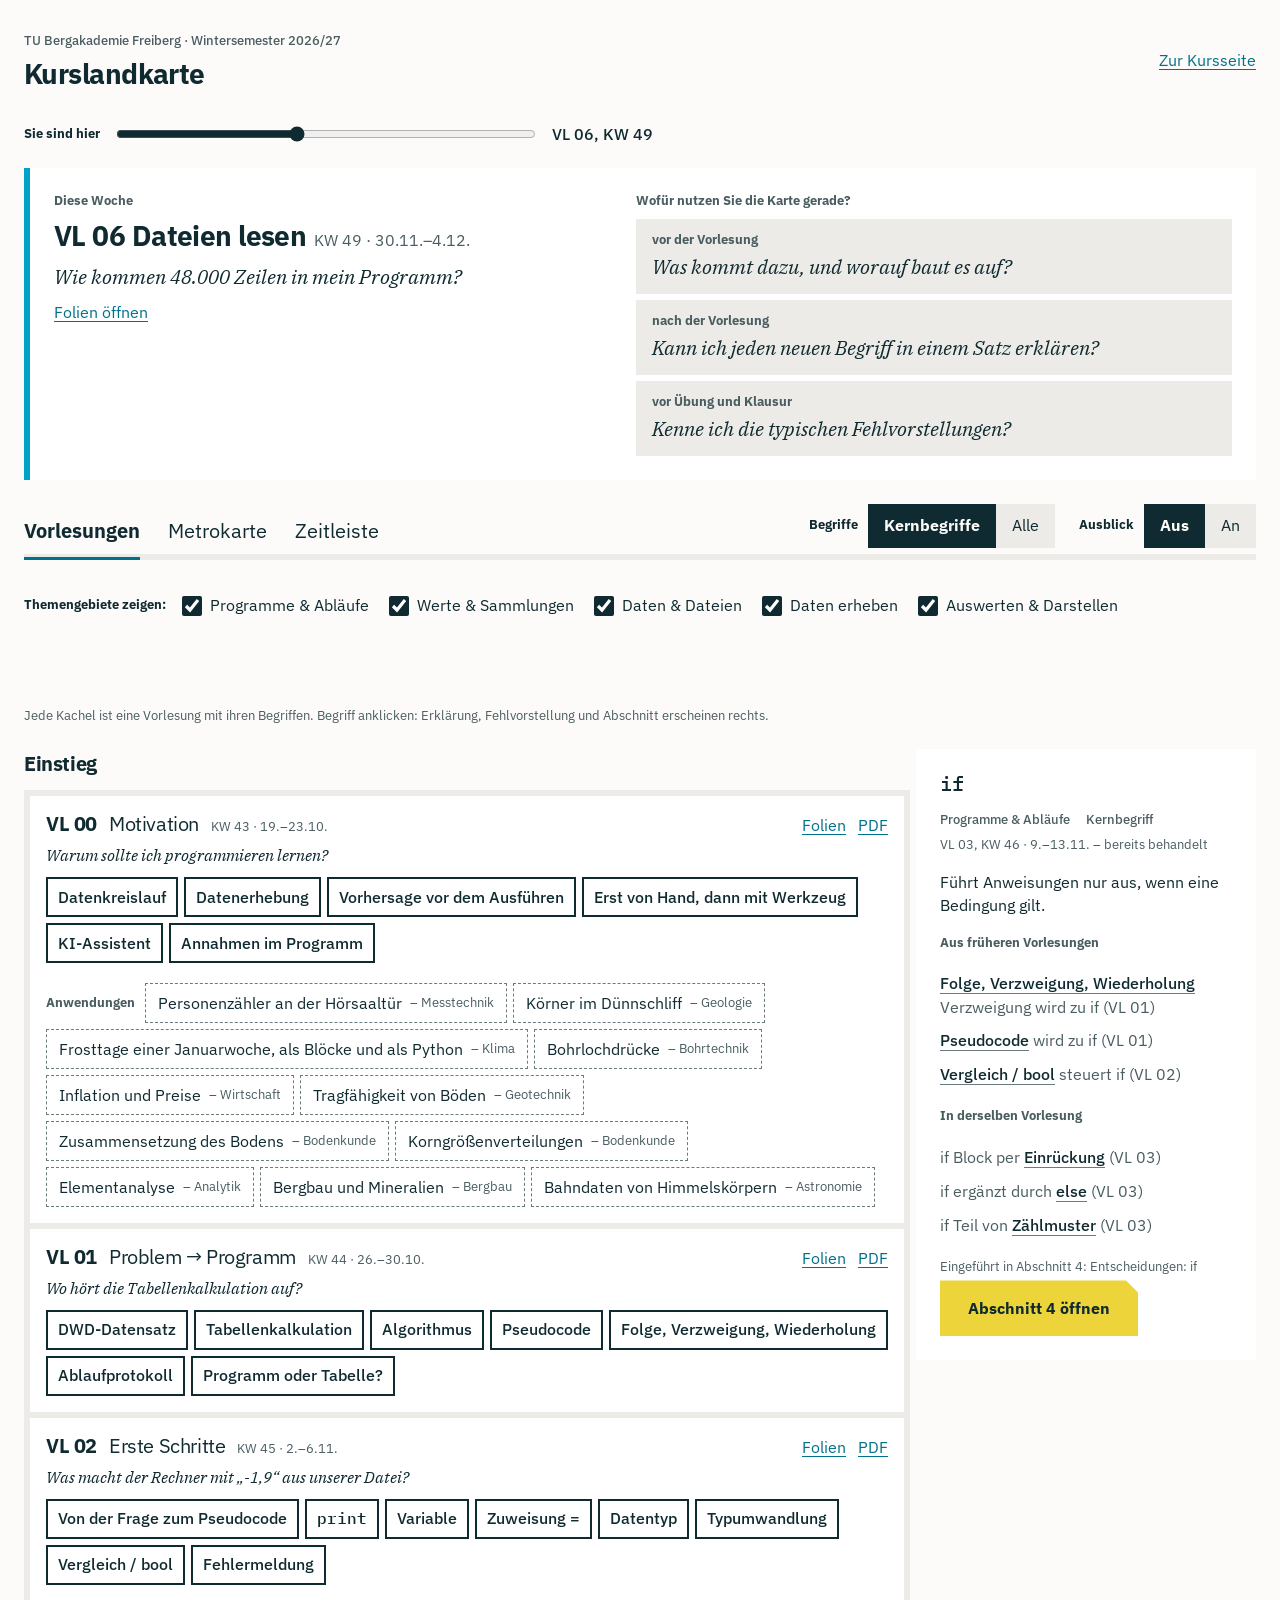
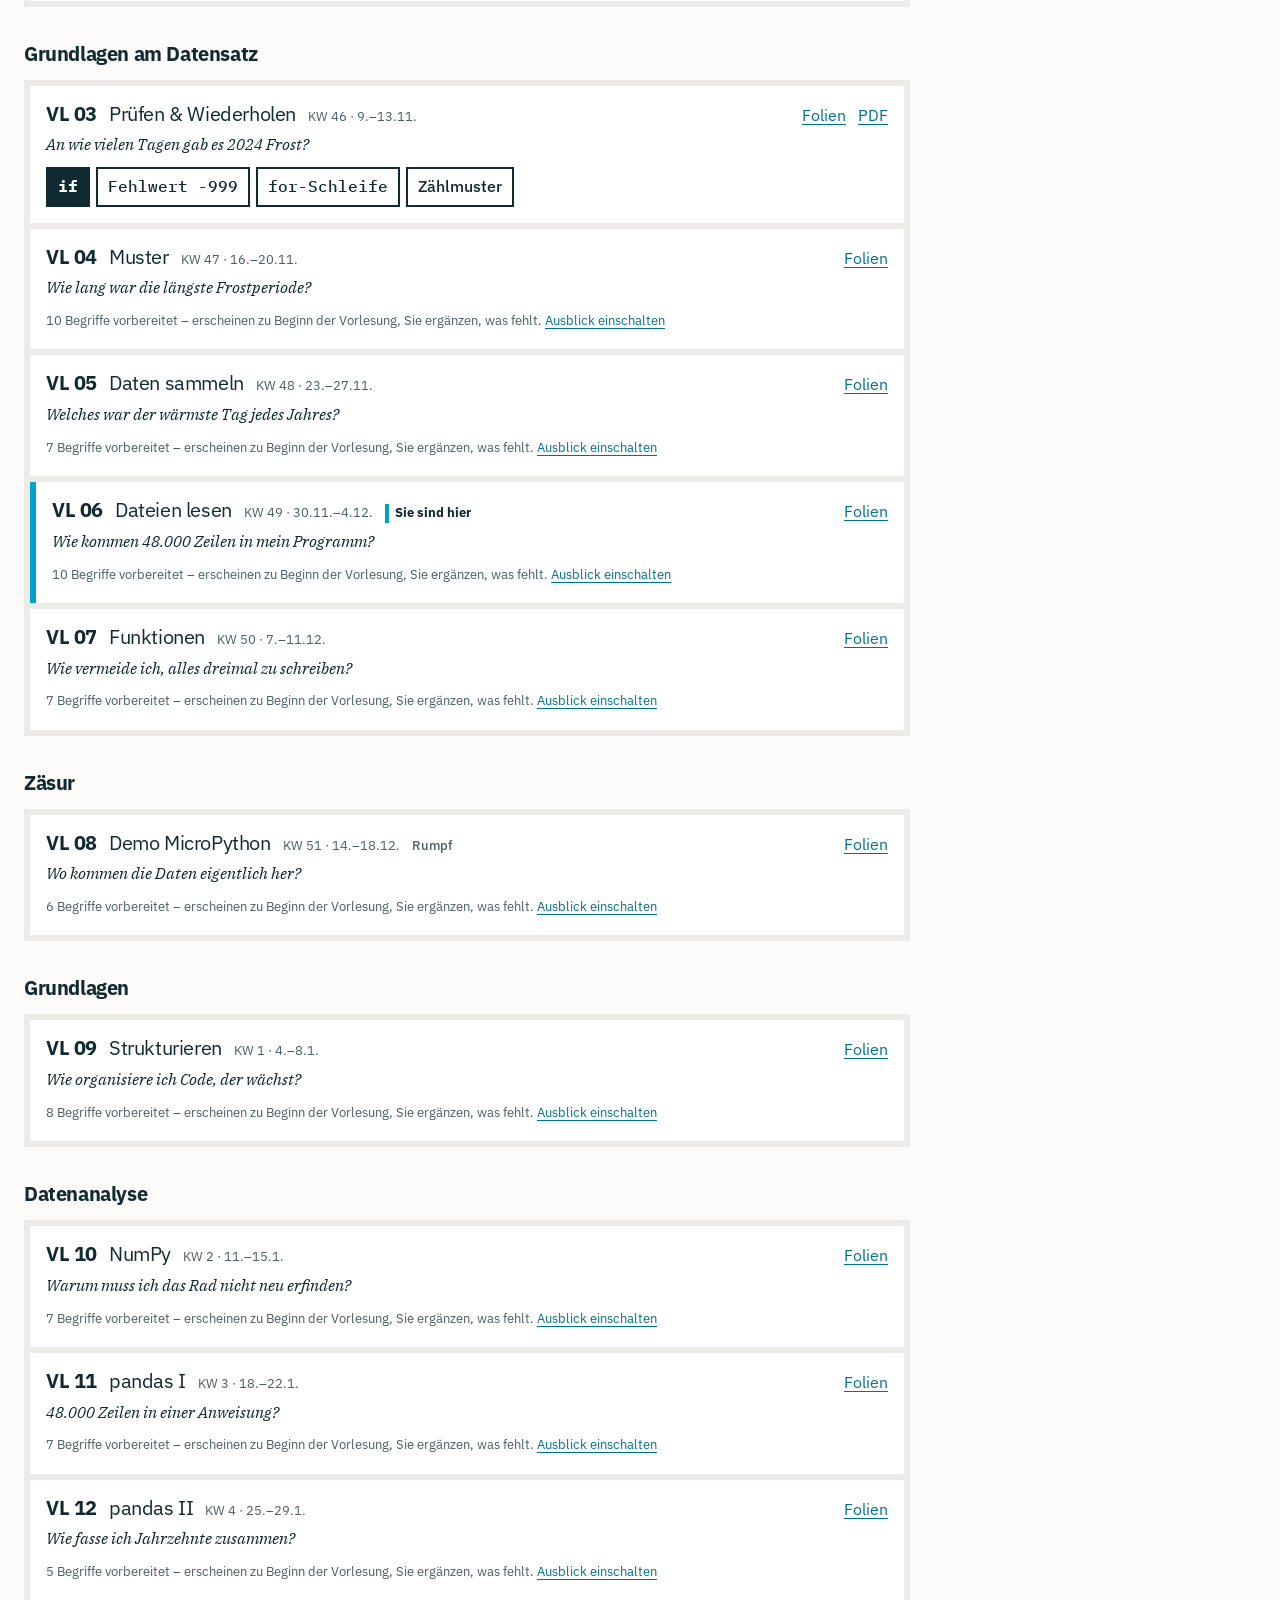
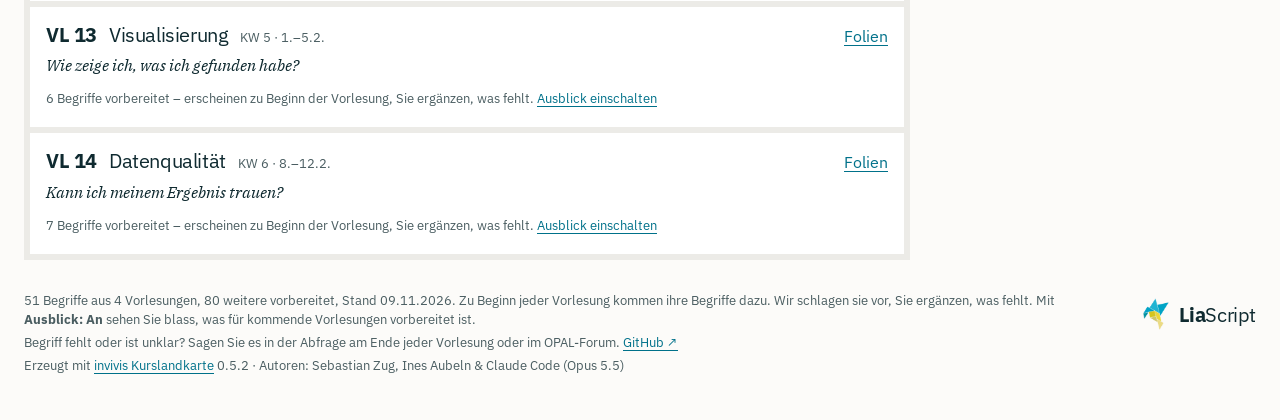
==== docs/kurslandkarte/index.html @ 3cff1120 "VL 03 ergänzt, VL 04/05 geprüft, Kurslandkarte mit Ausblick - VL 03 (2.3.2): Brücke zu if, Bedingung" ====
<!doctype html>
<html lang="de">
<head>
<meta charset="utf-8">
<meta name="viewport" content="width=device-width, initial-scale=1, viewport-fit=cover">
<meta name="description" content="Kurslandkarte Erhebung, Analyse und Visualisierung digitaler Daten (TU Bergakademie Freiberg): Begriffe, Zusammenhänge und didaktische Fäden.">
<meta name="author" content="Sebastian Zug, Ines Aubeln &amp; Claude Code (Opus 5.5)">
<meta name="generator" content="invivis-kurslandkarte 0.5.2">
<title>Erhebung, Analyse und Visualisierung digitaler Daten Kurslandkarte</title>
<style>
*, *::before, *::after { box-sizing: border-box; }
html { color-scheme: light; }
body { margin: 0; }
img { max-width: 100%; }
[hidden] { display: none !important; }
</style>
<link rel="preconnect" href="https://fonts.googleapis.com">
<link rel="preconnect" href="https://fonts.gstatic.com" crossorigin>
<link rel="stylesheet" href="https://fonts.googleapis.com/css2?family=IBM+Plex+Sans:wght@400;500;700&family=IBM+Plex+Serif:ital,wght@0,400;0,600;1,400&family=IBM+Plex+Mono:wght@400;500&display=swap">
<style>
/* Kurslandkarte nach der Lia Designsprache (Version 82)
   Tinte auf Papier · IBM Plex · Flächen mit 6-px-Fuge statt Rahmen · Radius 0 · keine Schatten/Verläufe
   Schriftgrößen nur 13/16/20/28/48 · eine Hauptaktion in Raps mit 45°-Schnitt · zwei Blau
   Variablennamen (--surface, --grid, --faint, --c*, --t*, --ph*) werden vom Skript gelesen – nicht umbenennen. */
:root {
  --bg: #FCFBF9;          /* Papier */
  --surface: #FFFFFF;     /* Fläche */
  --gap: #ECEBE7;         /* Fuge */
  --edge-ui: #6B7B7E;     /* Kontur, nur Formularfelder */
  --ink: #0F2A30;         /* Tinte */
  --muted: #4A5D61;       /* Text 2 */
  --link: #00718A;        /* Textblau */
  --brand: #00A3C7;       /* Lia Blau – nur Flächen/Marke */
  --action: #ECD43A;      /* Raps – genau eine Hauptaktion */
  --on-action: #0F2A30;
  --on-ink: #FCFBF9;
  --focus: #0F2A30;
  --faint: #ECEBE7;
  --grid: #ECEBE7;
  --edge: #6B7B7E;
  --here: #00A3C7;
  --note-bg: #ECEBE7;     /* Hinweis */
  --note-ink: #4A5D61;
  /* Blöcke: neutrale Flächen im Wechsel (Zuordnungsfarben sind keine Oberflächen) */
  --ph1: #FFFFFF;
  --ph2: #F5F4F1;
  --ph3: #FFFFFF;
  --ph4: #F5F4F1;
  /* Linienfarben – Ergänzung nur für Linien in Diagrammen (nie Flächen der Oberfläche).
     Farbe bedeutet auf der ganzen Seite nur „Faden“; Themengebiete unterscheiden Zeile und Beschriftung.
     Je Paar ≥ 7,5 ΔE2000 auch bei Protan/Deutan/Tritan; Kontrast auf Papier ≥ 3:1. */
  --t1: #097C99; --t1-on: #FFFFFF;  /* F1 Fjord */
  --t2: #8A6E00; --t2-on: #FFFFFF;  /* F2 Ocker */
  --t3: #8A3F7C; --t3-on: #FFFFFF;  /* F3 Pflaume */
  --t4: #2E9CC0; --t4-on: #0F2A30;  /* F4 Himmel dunkel */
  --t5: #B03A48; --t5-on: #FFFFFF;  /* F5 Beere */
  --t6: #0F2A30; --t6-on: #FFFFFF;  /* F6 Tinte */
  --t7: #4E7A2E; --t7-on: #FFFFFF;  /* F7 Moos */
  --sans: "IBM Plex Sans", "Segoe UI", system-ui, sans-serif;
  --cond: var(--sans);
  --mono: "IBM Plex Mono", ui-monospace, monospace;
  --cut: 12px;
  color-scheme: light;
}
@media (prefers-color-scheme: dark) {
  :root:not([data-theme="light"]) {
    --bg: #0A1C21; --surface: #10292F; --gap: #173840; --edge-ui: #5B7C83;
    --ink: #EEF2F1; --muted: #A9BCBF; --link: #7FD3E6; --focus: #ECD43A; --on-ink: #0F2A30;
    --faint: #173840; --grid: #173840; --edge: #5B7C83; --here: #00A3C7;
    --note-bg: #173840; --note-ink: #A9BCBF;
    --ph1: #10292F; --ph2: #133038; --ph3: #10292F; --ph4: #133038;
    --t1: #2FA8C8; --t1-on: #0F2A30;
    --t2: #E0B43C; --t2-on: #0F2A30;
    --t3: #C79BEB; --t3-on: #0F2A30;
    --t4: #8FDAF0; --t4-on: #0F2A30;
    --t5: #F08A98; --t5-on: #0F2A30;
    --t6: #EEF2F1; --t6-on: #0F2A30;
    --t7: #9CD67A; --t7-on: #0F2A30;
    color-scheme: dark;
  }
}
:root[data-theme="dark"] {
  --bg: #0A1C21; --surface: #10292F; --gap: #173840; --edge-ui: #5B7C83;
  --ink: #EEF2F1; --muted: #A9BCBF; --link: #7FD3E6; --focus: #ECD43A; --on-ink: #0F2A30;
  --faint: #173840; --grid: #173840; --edge: #5B7C83; --here: #00A3C7;
  --note-bg: #173840; --note-ink: #A9BCBF;
  --ph1: #10292F; --ph2: #133038; --ph3: #10292F; --ph4: #133038;
  --t1: #2FA8C8; --t1-on: #0F2A30;
  --t2: #E0B43C; --t2-on: #0F2A30;
  --t3: #C79BEB; --t3-on: #0F2A30;
  --t4: #8FDAF0; --t4-on: #0F2A30;
  --t5: #F08A98; --t5-on: #0F2A30;
  --t6: #EEF2F1; --t6-on: #0F2A30;
  --t7: #9CD67A; --t7-on: #0F2A30;
  color-scheme: dark;
}

body {
  background: var(--bg);
  color: var(--ink);
  font-family: var(--sans);
  font-size: 16px;
  line-height: 1.45;
  font-variant-numeric: tabular-nums;
}
a { color: var(--link); text-underline-offset: 3px; }
:focus-visible { outline: 3px solid var(--focus); outline-offset: 3px; }
.wrap {
  padding-inline: 24px;
  padding-block: 32px 40px;
  max-width: 1480px;
  margin: 0 auto;
  display: grid;
  gap: 24px;
}
@media (max-width: 600px) { .wrap { padding-inline: 16px; padding-block: 24px 32px; } }

/* ---------- Kopf ---------- */
header {
  display: flex;
  flex-wrap: wrap;
  align-items: flex-end;
  justify-content: space-between;
  gap: 16px 32px;
}
.titleblock { display: grid; gap: 8px; justify-items: start; }
.brand { display: flex; align-items: center; gap: 16px; }
.brand picture, .brand img { display: block; height: 64px; width: auto; flex: none; }
@media (max-width: 600px) { .brand picture, .brand img { height: 48px; } .brand { gap: 12px; } }
.eyebrow { font-size: 13px; font-weight: 500; color: var(--muted); }
a.eyebrow { text-decoration: none; min-height: 24px; display: inline-flex; align-items: center; }
a.eyebrow:hover { color: var(--ink); text-decoration: underline; }
h1 {
  font-weight: 700;
  font-size: 48px;
  line-height: 1.05;
  letter-spacing: -0.02em;
  margin: 0;
  text-wrap: balance;
}
@media (max-width: 600px) { h1 { font-size: 28px; } }
.sample { font-size: 13px; font-weight: 500; color: var(--muted); padding: 5px 8px; background: var(--gap); width: fit-content; }
.feedback { font-size: 13px; color: var(--muted); }

/* ---------- Bedienelemente ---------- */
.controls { display: flex; flex-wrap: wrap; align-items: flex-end; gap: 16px 24px; }
.control { display: grid; gap: 6px; }
.control.off .seg { opacity: .45; }
.control.off .lbl { opacity: .6; }
.control.off button { cursor: not-allowed; }
.control label, .control .lbl { font-size: 13px; font-weight: 700; color: var(--ink); }
.here-row { display: flex; align-items: center; gap: 12px; min-height: 44px; }
input[type=range] { width: 200px; accent-color: var(--ink); }
.here-val { font-size: 13px; font-weight: 500; min-width: 110px; }
/* Segment: Fuge als Grund, aktiver Eintrag in Tinte gefüllt (wie Listen-Navigation) */
.seg { display: inline-flex; background: var(--gap); }
.seg button {
  font: inherit;
  font-size: 16px;
  min-height: 44px;
  padding: 0 16px;
  background: transparent;
  color: var(--ink);
  border: 0;
  border-radius: 0;
  cursor: pointer;
}
.seg button:hover { text-decoration: underline; text-underline-offset: 3px; }
.seg button[aria-pressed="true"] { background: var(--ink); color: var(--on-ink); font-weight: 700; text-decoration: none; }

.legend { display: flex; flex-wrap: wrap; gap: 4px 20px; align-items: center; }
.legend button {
  font: inherit; font-size: 16px;
  display: inline-flex; align-items: center; gap: 8px;
  min-height: 44px; background: none; border: 0; padding: 0; color: var(--ink); cursor: pointer;
}
.legend button[aria-pressed="false"] { color: var(--muted); text-decoration: line-through; }
.legend .swatch { width: 24px; height: 8px; display: inline-block; }
.legend button[aria-pressed="false"] .swatch { opacity: .3; }

/* ---------- Bühne ---------- */
.stage { display: grid; grid-template-columns: minmax(0, 1fr) 340px; gap: 6px; align-items: start; }
@media (max-width: 980px) { .stage { grid-template-columns: minmax(0, 1fr); } }
.mapbox { background: var(--surface); display: flex; overflow: hidden; min-width: 0; position: relative; }
.mapbox #side { flex: none; }
.scroller { overflow-x: auto; overflow-y: hidden; min-width: 0; flex: 1; }
svg { display: block; }
.lane-title { font-family: var(--cond); font-weight: 700; font-size: 13px; fill: var(--ink); }
.col-head { font-weight: 700; font-size: 20px; letter-spacing: -0.02em; fill: var(--ink); }
.col-short { font-family: var(--cond); font-weight: 500; font-size: 13px; fill: var(--muted); }
.col-date { font-size: 13px; fill: var(--muted); }
.col-status { font-family: var(--cond); font-size: 13px; font-style: italic; fill: var(--muted); }
.phase-label { font-weight: 700; font-size: 13px; fill: var(--muted); }
.station { cursor: pointer; }
.station text {
  font-size: 13px;
  fill: var(--ink);
  paint-order: stroke;
  stroke: var(--surface);
  stroke-width: 4px;
  stroke-linejoin: round;
}
.station.code text { font-family: var(--mono); font-size: 13px; }
.station .dot { stroke-width: 3; fill: var(--surface); stroke: var(--ink); }
.station.future { opacity: .55; }
.station.dim { opacity: .18; }
.station.nb .dot { fill: var(--gap); }
.station.sel .dot { fill: var(--ink); stroke: var(--ink); stroke-width: 3.5; }
.station.sel text { font-weight: 700; }
.station.detail text { fill: var(--muted); }
.goto { display: grid; gap: 4px; }
.station:focus { outline: none; }
.station:focus-visible .ring { stroke: var(--focus); stroke-width: 3; }
.line { fill: none; stroke-width: 6; stroke-linecap: butt; stroke-linejoin: miter; }
.line.dim { opacity: .15; }
.stub { stroke-width: 3; stroke-linecap: butt; }
.rail { stroke-width: 2; stroke: var(--edge); opacity: .3; }
.mline { fill: none; stroke-width: 8; stroke-linecap: butt; stroke-linejoin: miter; }
.mline.dim { opacity: .14; }
.station.metro text { font-size: 13px; font-weight: 400; }
.station.metro text.xlabel { font-weight: 700; }
.mstop { fill: var(--surface); stroke-width: 3; }
.xchg { fill: var(--surface); stroke: var(--ink); stroke-width: 3; }
.station.metro.sel .xchg, .station.metro.sel .mstop { stroke: var(--ink); stroke-width: 4; }
[hidden] { display: none !important; }
.legendrow { display: flex; flex-wrap: wrap; gap: 4px 16px; align-items: center; }
.threads li { display: grid; gap: 2px; }
.tname { display: inline-flex; align-items: center; gap: 8px; font-size: 13px; color: var(--muted); }
.tname i { width: 16px; height: 6px; display: inline-block; }
.hop { display: flex; flex-wrap: wrap; justify-content: space-between; gap: 4px 12px; }
.hop button { font: inherit; font-size: 16px; min-height: 44px; background: none; border: 0; padding: 0; color: var(--link); cursor: pointer; }
.hop button:hover { text-decoration: underline; }
ol.steps { list-style: decimal; padding-left: 22px; }
.edge { fill: none; stroke: var(--edge); stroke-width: 1.4; }
.edge.hi { stroke: var(--ink); stroke-width: 2; }
.edge-label {
  font-size: 13px;
  font-style: italic;
  fill: var(--ink);
  paint-order: stroke;
  stroke: var(--surface);
  stroke-width: 5px;
  stroke-linejoin: round;
}
.here-band { fill: var(--here); opacity: .12; }
.here-tag { font-weight: 700; font-size: 13px; fill: var(--ink); }
@media (prefers-reduced-motion: no-preference) {
  .station, .line, .edge { transition: opacity .2s ease; }
}

/* ---------- Seitenfeld ---------- */
aside.panel {
  background: var(--surface);
  padding: 24px;
  display: grid;
  gap: 16px;
  align-content: start;
}
.panel h2 { font-size: 28px; font-weight: 700; letter-spacing: -0.02em; line-height: 1.1; margin: 0; }
.panel h2.code { font-family: var(--mono); font-weight: 500; font-size: 20px; letter-spacing: 0; }
.meta { display: flex; flex-wrap: wrap; gap: 6px 10px; align-items: center; font-size: 13px; color: var(--muted); }
.chip {
  display: inline-flex; align-items: center; gap: 6px;
  font-size: 13px; font-weight: 500; padding: 5px 8px;
  background: var(--gap); color: var(--ink);
}
.chip i { width: 10px; height: 10px; display: inline-block; }
.panel p { margin: 0; }
.panel h3 { font-size: 13px; font-weight: 700; color: var(--muted); margin: 0; }
.rels { list-style: none; margin: 0; padding: 0; display: grid; gap: 2px; }
.rels button {
  font: inherit; font-size: 16px; text-align: left; min-height: 36px;
  background: none; border: 0; padding: 4px 0; cursor: pointer; color: var(--ink);
  display: flex; gap: 6px; align-items: baseline;
}
.rels button span.t { color: var(--link); }
.rels button:hover span.t { text-decoration: underline; }
.rels .v { color: var(--muted); font-style: italic; }
.rels .s { color: var(--muted); }
.rels button.satz { display: block; }
.misc { background: var(--note-bg); color: var(--ink); padding: 12px 14px; font-size: 16px; }
.misc strong { display: block; font-size: 13px; font-weight: 700; color: var(--note-ink); margin-bottom: 2px; }
/* Hauptaktion: Raps mit 45°-Schnitt oben rechts – genau eine je Ansicht */
.golink {
  display: inline-flex; align-items: center; gap: 10px;
  width: fit-content; min-height: 56px; padding: 0 28px;
  background: var(--action); color: var(--on-action);
  font-weight: 700; text-decoration: none;
  clip-path: polygon(0 0, calc(100% - var(--cut)) 0, 100% var(--cut), 100% 100%, 0 100%);
}
.golink:visited { color: var(--on-action); }
.golink:hover { text-decoration: underline; text-underline-offset: 3px; }
.golink:focus-visible { clip-path: none; }
.hint { font-size: 13px; color: var(--muted); }
.vorbereitet { font: inherit; font-size: 13px; color: var(--muted); background: none; border: 0; padding: 0; text-align: left; cursor: pointer; min-height: 24px; }
.vorbereitet u { color: var(--link); text-underline-offset: 3px; }

/* ---------- Anleitung ---------- */
.intro { background: var(--surface); padding: 16px 24px; font-size: 16px; }
.intro summary { cursor: pointer; font-weight: 700; font-size: 20px; letter-spacing: -0.02em; min-height: 32px; }
.intro .cols { display: grid; grid-template-columns: repeat(auto-fit, minmax(280px, 1fr)); gap: 8px 32px; margin-top: 12px; }
.intro p { margin: 0 0 8px; max-width: 70ch; }
.intro table { border-collapse: collapse; margin: 0 0 8px; }
.intro td { padding: 3px 16px 3px 0; vertical-align: top; }
.intro td:first-child { color: var(--muted); white-space: nowrap; }
footer { font-size: 13px; color: var(--muted); max-width: 70ch; }
footer a { color: var(--link); }
footer p { margin: 0 0 6px; }

/* ---------- Liste ---------- */
.today { font: inherit; font-size: 13px; font-weight: 700; min-height: 32px; padding: 0 10px; border: 0; background: var(--ink); color: var(--on-ink); cursor: pointer; }
.liste { display: grid; gap: 32px; min-width: 0; }
.block h2 { font-weight: 700; font-size: 20px; letter-spacing: -0.02em; margin: 0 0 12px; }
.raster { display: grid; grid-template-columns: minmax(0, 1fr); gap: 6px; }
.liste.spalten .raster { grid-template-columns: max-content repeat(var(--n), minmax(0, 1fr)); gap: 6px; align-items: start; }
.rh { font-size: 13px; font-weight: 700; color: var(--muted); padding-bottom: 2px; }
.wk { font-size: 13px; color: var(--muted); padding-top: 16px; padding-inline-end: 6px; white-space: nowrap; }
.wk.now { color: var(--ink); font-weight: 700; }
.zelle { display: grid; gap: 6px; min-width: 0; }
.kachel { background: var(--surface); padding: 16px; display: grid; gap: 10px; min-width: 0; }
.kachel.now { box-shadow: inset 6px 0 0 var(--brand); padding-inline-start: 22px; }
.kachel.future .chips { opacity: .8; }
.kachel.ohne { background: var(--ph2); }
/* Kacheln liegen wie Fliesen auf der Fuge, damit jeder Termin für sich steht */
.liste .raster { background: var(--gap); padding: 6px; }
.liste .rh, .liste .wk { padding-inline-start: 6px; }
.kachel .typ { display: none; }
.wk-kw, .wk-tage { display: block; }
.kachel .typ { font-size: 13px; font-weight: 700; color: var(--muted); margin-bottom: -6px; }
@media (max-width: 980px) {
  .liste.spalten .raster { grid-template-columns: minmax(0, 1fr); }
  .liste.spalten .rh, .liste.spalten .zelle:empty { display: none; }
  /* schmal: Wochen als Zwischenköpfe, Übung/Praktikum ausgeschrieben */
  .liste.spalten .wk { padding: 10px 0 0 6px; }
  .liste.spalten .wk:first-of-type { padding-top: 4px; }
  .liste.spalten .kachel .typ, .liste.spalten .wk-kw, .liste.spalten .wk-tage { display: inline; }
  .liste.spalten .wk-tage::before { content: " · "; }
}
.vlhead { display: flex; flex-wrap: wrap; align-items: baseline; gap: 2px 12px; }
.vlhead b { font-size: 20px; font-weight: 700; letter-spacing: -0.02em; }
.vlhead .d { font-size: 13px; color: var(--muted); }
.vlhead .s { font-size: 16px; }
.vlhead .tag { font-size: 13px; font-weight: 700; padding: 3px 8px; background: var(--ink); color: var(--on-ink); }
.vlhead .tag.muted { background: var(--gap); color: var(--muted); font-weight: 500; }
.vlhead a { margin-left: auto; font-size: 13px; }
.vlhead a + a { margin-left: 0; }
.chips { display: flex; flex-wrap: wrap; gap: 6px; }
.chips button {
  font: inherit; font-size: 13px; font-weight: 500;
  display: inline-flex; align-items: center; gap: 6px;
  min-height: 32px; padding: 0 10px;
  border: 0; border-radius: 0; background: var(--gap); color: var(--ink); cursor: pointer;
}
.chips button i { width: 8px; height: 8px; flex: none; }
.chips button.detail { background: var(--bg); color: var(--muted); }
.chips button.code .n { font-family: var(--mono); font-size: 13px; }
.chips button:hover .n { text-decoration: underline; text-underline-offset: 3px; }
.chips button[aria-pressed="true"] { background: var(--ink); color: var(--on-ink); font-weight: 700; }
.liste .panel { margin-top: 0; }
.vlhead + .frage, .frage { font-size: 16px; font-style: italic; color: var(--muted); margin-top: -4px; }
.chips.vorschau { opacity: .7; }
.chips.vorschau button { background: var(--bg); color: var(--muted); }
.chips.apps { padding-top: 10px; align-items: center; }
.apps-lbl { font-size: 13px; font-weight: 700; color: var(--muted); margin-right: 4px; }
.chips.apps button { background: var(--bg); }
.chips.apps .fach { font-size: 13px; color: var(--muted); margin-left: 2px; font-weight: 400; }
.chips.apps .fach::before { content: "– "; }
@media (min-width: 981px) {
  aside.panel { position: sticky; top: 12px; max-height: calc(100vh - 24px); overflow-y: auto; }
}
@media (max-width: 600px) {
  input[type=range] { width: 150px; }
  .here-val { min-width: 0; }
}

/* ---------- Neuer Aufbau (Entwurf) ---------- */
.kopf { display: flex; flex-wrap: wrap; align-items: center; justify-content: space-between; gap: 8px 24px; }
.kopf h1 { font-size: 28px; }
.kopf .brand picture, .kopf .brand img { height: 40px; }
.zurueck { font-size: 16px; min-height: 44px; display: inline-flex; align-items: center; }

/* Woche: Fläche mit Lia-Blau-Kante; links die Woche, rechts die drei Prüffragen */
.woche {
  background: var(--surface);
  box-shadow: inset 6px 0 0 var(--brand);
  padding: 24px 24px 24px 30px;
  display: grid;
  grid-template-columns: minmax(0, 1fr) minmax(0, 1.1fr);
  gap: 24px 40px;
  align-items: start;
}
@media (max-width: 980px) { .woche { grid-template-columns: minmax(0, 1fr); } }
.w-info { display: grid; gap: 10px; }
.w-zeile { display: flex; flex-wrap: wrap; align-items: center; gap: 6px 16px; }
.w-kicker { font-size: 13px; font-weight: 700; color: var(--muted); }
.w-nav { display: inline-flex; gap: 6px; }
.w-nav button {
  font: inherit; font-size: 13px; font-weight: 500; min-height: 32px; padding: 0 10px;
  border: 0; border-radius: 0; background: var(--gap); color: var(--ink); cursor: pointer;
}
.w-nav button.heute { background: var(--ink); color: var(--on-ink); font-weight: 700; }
.w-nav button:disabled { color: var(--muted); opacity: .5; cursor: default; }
.w-titel { margin: 0; font-size: 28px; font-weight: 700; letter-spacing: -0.02em; line-height: 1.1; }
.w-titel .d { font-size: 16px; font-weight: 400; color: var(--muted); letter-spacing: 0; margin-inline-start: 8px; }
.w-frage { font-family: "IBM Plex Serif", Georgia, serif; font-size: 20px; font-style: italic; line-height: 1.45; color: var(--ink); margin: 0; }
.w-links { display: flex; gap: 20px; font-size: 16px; }
.w-neu { display: grid; gap: 6px; }
.w-neu .chips button { font-size: 13px; }

.fragen { display: grid; gap: 6px; }
.fragen-titel { font-size: 13px; font-weight: 700; color: var(--muted); margin: 0 0 2px; }
.fragen button {
  font: inherit; text-align: start; cursor: pointer;
  display: grid; gap: 2px; min-height: 56px; padding: 10px 16px;
  border: 0; border-radius: 0; background: var(--gap); color: var(--ink);
}
.fragen button b { font-size: 16px; font-weight: 700; }
.fragen button small { font-size: 13px; color: var(--muted); }
.fragen button:hover b { text-decoration: underline; text-underline-offset: 3px; }
.fragen button[aria-pressed="true"] { background: var(--ink); color: var(--on-ink); }
.fragen button[aria-pressed="true"] small { color: var(--on-ink); opacity: .8; }

/* Reiter: 3 px Unterstrich in Textblau, aktiv fett */
.ansicht { display: flex; flex-wrap: wrap; align-items: flex-end; justify-content: space-between; gap: 12px 32px; box-shadow: inset 0 -6px 0 var(--gap); }
.tabs { display: flex; gap: 28px; }
.tabs button {
  font: inherit; font-size: 20px; min-height: 52px; padding: 0 0 6px; border: 0; border-radius: 0;
  background: transparent; color: var(--ink); cursor: pointer;
}
.tabs button[aria-selected="true"] { font-weight: 700; box-shadow: inset 0 -3px 0 var(--link); }
.tabs button:hover { color: var(--link); }
.ansicht .controls { padding-bottom: 12px; align-items: center; }
.ansicht .control { display: flex; align-items: center; gap: 10px; }
@media (max-width: 600px) { .tabs { gap: 18px; } .tabs button { font-size: 16px; } }

/* Spaltenkopf im Diagramm wählt die Woche */
.colhit { fill: transparent; cursor: pointer; }
.colhit:hover { fill: var(--gap); opacity: .6; }
.colhit:focus { outline: none; }
.colhit:focus-visible { stroke: var(--focus); stroke-width: 3; }

/* Prüffragen im Seitenfeld */
.check { display: grid; gap: 6px; }
.check details { background: var(--bg); }
.check summary { cursor: pointer; min-height: 44px; display: flex; align-items: center; gap: 8px; padding: 0 12px; font-weight: 700; }
.check summary.code { font-family: var(--mono); font-weight: 500; }
.check .inhalt { padding: 0 12px 12px; display: grid; gap: 8px; }
.check .inhalt p { margin: 0; }
.check .zeigen { font: inherit; font-size: 13px; color: var(--link); background: none; border: 0; padding: 0; text-align: start; cursor: pointer; min-height: 24px; text-decoration: underline; text-underline-offset: 3px; }
.leer { display: grid; gap: 12px; }
.leer p { margin: 0; }

footer { display: grid; gap: 4px; padding-top: 8px; }
.fnr { display: inline-flex; align-items: center; justify-content: center; min-width: 28px; height: 20px; padding: 0 4px; font-size: 13px; font-weight: 700; line-height: 1; flex: none; }
.fnr-t { font-size: 13px; font-weight: 700; }
.legend button[aria-pressed="false"] .fnr { opacity: .35; }

/* ---------- Klickbar = Knopf (Lia-Zweitaktion „umrandet“, 2 px innen) ---------- */
.station:hover text, .station:focus-visible text { text-decoration: underline; }
.station:hover .dot { fill: currentColor; }
.station:hover .mstop, .station:hover .xchg { fill: var(--gap); }
.chips button {
  background: var(--surface); color: var(--ink); padding: 0 12px; min-height: 36px;
  box-shadow: inset 0 0 0 2px var(--ink); text-decoration: none;
}
.chips button:hover { background: var(--gap); }
.chips button:hover .n { text-decoration: none; }
.chips button.detail { background: var(--surface); color: var(--ink); font-size: 13px; min-height: 32px; box-shadow: inset 0 0 0 2px var(--muted); }
.chips.vorschau button { background: transparent; color: var(--muted); box-shadow: inset 0 0 0 2px var(--gap); }
.chips.apps button { background: var(--surface); }
.chips button[aria-pressed="true"] { background: var(--ink); color: var(--on-ink); box-shadow: none; }
.chips button[aria-pressed="true"] .fach { color: var(--on-ink); }
/* Seitenfeld: verwandte Begriffe und Nachbarn auf der Linie als kleine Knöpfe */
.rels button span.t { display: inline-flex; align-items: center; min-height: 28px; padding: 0 8px; box-shadow: inset 0 0 0 2px var(--ink); color: var(--ink); }
.rels button:hover span.t { background: var(--gap); text-decoration: none; }
.hop button { color: var(--ink); min-height: 36px; padding: 0 10px; box-shadow: inset 0 0 0 2px var(--ink); }
.hop button:hover { background: var(--gap); text-decoration: none; }
.check .zeigen { color: var(--ink); text-decoration: none; min-height: 32px; padding: 0 10px; box-shadow: inset 0 0 0 2px var(--ink); width: fit-content; }
.check .zeigen:hover { background: var(--gap); }
/* Feste Angaben: Tinte auf Fuge, ohne Rand – so unterscheiden sie sich von Knöpfen */
.chip { color: var(--ink); }
/* „Sie sind hier“: Markierung in Lia Blau, kein gefüllter Schalter */
.vlhead .tag { background: transparent; color: var(--ink); padding: 0 0 0 10px; box-shadow: inset 4px 0 0 var(--brand); }
.vlhead .tag.muted { background: transparent; box-shadow: none; padding: 0; color: var(--muted); font-weight: 500; }
/* Legende als Auswahl (native Kontrollkästchen/Auswahlknöpfe, 20 px, Zeile ≥ 44 px) */
.legendrow { gap: 4px 16px; align-content: flex-start; align-items: center; }
.lbl-legende { font-size: 13px; font-weight: 700; }
.legend { gap: 0 20px; }
.opt { display: inline-flex; align-items: center; gap: 8px; min-height: 44px; cursor: pointer; font-size: 16px; }
.opt input { width: 20px; height: 20px; margin: 0; accent-color: var(--ink); flex: none; cursor: pointer; }
.opt:hover span:last-child { text-decoration: underline; text-underline-offset: 3px; }
.opt input:not(:checked) ~ .swatch { opacity: .3; }
.klickhinweis { margin: -12px 0 0; font-size: 13px; color: var(--muted); }
.w-links a, .vlhead a { display: inline-flex; align-items: center; min-height: 24px; }
@media (pointer: coarse) { .w-links a, .vlhead a, .zurueck { min-height: 44px; } }

/* Regler „Sie sind hier“: eigene Zeile über der Wochenkarte */
.w-regler { display: flex; flex-wrap: wrap; align-items: center; gap: 8px 16px; min-height: 44px; margin-bottom: -12px; }
.w-regler label { font-size: 13px; font-weight: 700; }
.w-regler input[type=range] { flex: 0 1 420px; min-width: 160px; height: 32px; margin: 0; accent-color: var(--ink); cursor: pointer; }
.w-regler .here-val { font-size: 16px; font-weight: 500; min-width: 0; font-variant-numeric: tabular-nums; }
.w-regler .today { min-height: 32px; }
/* Fußzeile über die volle Breite, eine Spalte */
footer { max-width: none; display: grid; grid-template-columns: minmax(0, 1fr); gap: 4px; }
footer p { margin: 0; }

/* ---------- Typen von Klick-Elementen ---------- */
/* Information: kein Rand, keine Fläche */
.meta .chip { background: none; padding: 0; color: var(--muted); font-weight: 500; }
.meta .chip + .chip::before { content: ""; }
/* Prüffrage wählen: Frage in Serif kursiv wie die Leitfrage, Anlass als Etikett darüber */
.fragen button { gap: 4px; padding: 12px 16px 14px; min-height: 64px; }
.fragen button small { order: -1; font-size: 13px; font-weight: 700; color: var(--muted); }
.fragen button b { font-family: "IBM Plex Serif", Georgia, serif; font-style: italic; font-weight: 400; font-size: 20px; line-height: 1.3; }
.fragen button:hover { background: var(--surface); box-shadow: inset 0 0 0 2px var(--gap); }
.fragen button:hover b { text-decoration: none; }
.fragen button[aria-pressed="true"], .fragen button[aria-pressed="true"]:hover { background: var(--ink); color: var(--on-ink); box-shadow: none; }
.fragen button[aria-pressed="true"] small { color: var(--on-ink); opacity: .85; }
/* Woandershin: Textblau unterstrichen (Folien, PDF, Kursseite) – bleibt wie gehabt, nur einheitlich */
.vlhead a, .w-links a, .zurueck, footer a { color: var(--link); text-decoration: underline; text-underline-offset: 3px; }

/* Bildmarke und Wortmarke in der Fußzeile (Schutzraum = Höhe des großen L, Mindestgröße eingehalten) */
.fuss-marke { display: inline-flex; align-items: center; gap: 10px; width: fit-content; min-height: 44px; margin-bottom: 8px; color: var(--ink); text-decoration: none; }
.fuss-marke picture, .fuss-marke img { display: block; height: 32px; width: auto; }
.lia-wordmark { font-size: 20px; font-weight: 400; letter-spacing: -0.02em; }
.lia-wordmark b { font-weight: 700; }
.fuss-marke:hover .lia-wordmark { text-decoration: underline; text-underline-offset: 3px; }
/* Marke am rechten Rand, Text links in einer Spalte */
footer { grid-template-columns: minmax(0, 1fr) auto; column-gap: 32px; }
footer > p { grid-column: 1; }
footer > .fuss-marke { grid-column: 2; grid-row: 1 / span 4; justify-self: end; align-self: start; margin-bottom: 0; }
@media (max-width: 600px) { footer { grid-template-columns: minmax(0, 1fr); } footer > .fuss-marke { grid-column: 1; grid-row: auto; order: 9; margin-top: 8px; } }

/* ---------- Schriften nach Kit ---------- */
/* Leitfrage überall wie in der Wochenleiste: Serif kursiv */
.vlhead + .frage, .frage { font-family: "IBM Plex Serif", Georgia, serif; font-style: italic; font-size: 16px; color: var(--ink); }
/* Hinweise und Beschriftungen: aufrecht in Sans */
.rels .v, .hop .v { font-style: normal; }
.edge-label { font-style: normal; fill: var(--muted); }
.col-status { font-style: normal; font-weight: 500; }
/* Mono nur 400/500 */
.station.code text, .station.metro.code text.xlabel { font-weight: 500; }
.station.sel.code text { font-weight: 500; }

/* ---------- Seitenfeld: Verweise statt Kästen ---------- */
/* Begriff im Satz, Vorher/Danach, „In der Zeitleiste zeigen“: Tinte, dezent unterstrichen; beim Überfahren kräftig */
.rels button span.t, .hop button, .check .zeigen {
  display: inline; min-height: 0; padding: 0; background: none; box-shadow: none; color: var(--ink); font-weight: 500;
  text-decoration: underline; text-decoration-color: var(--edge-ui); text-decoration-thickness: 1px; text-underline-offset: 4px;
}
.rels button:hover span.t, .hop button:hover, .check .zeigen:hover { background: none; text-decoration-color: var(--ink); text-decoration-thickness: 2px; }
.rels button { min-height: 32px; }
.hop { display: flex; flex-wrap: wrap; gap: 4px 20px; justify-content: flex-start; align-items: baseline; }
.hop button { min-height: 32px; display: inline-flex; align-items: center; font-size: 16px; }
.hop .v { color: var(--muted); }
.check .zeigen { font-size: 13px; min-height: 32px; display: inline-flex; align-items: center; width: fit-content; }
/* Aufklappen sichtbar machen */
.check summary { list-style: none; justify-content: flex-start; }
.check summary::-webkit-details-marker { display: none; }
/* Carbon-Icon chevron--down (Apache 2.0), 20 px, Farbe = Textfarbe; offen um 180° gedreht */
.check summary::after {
  content: ""; margin-inline-start: auto; flex: none; width: 20px; height: 20px; background-color: var(--muted);
  -webkit-mask: url("data:image/svg+xml,%3Csvg xmlns='http://www.w3.org/2000/svg' viewBox='0 0 32 32'%3E%3Cpath d='M16 22 6 12l1.4-1.4 8.6 8.6 8.6-8.6L26 12z'/%3E%3C/svg%3E") center / 20px 20px no-repeat;
          mask: url("data:image/svg+xml,%3Csvg xmlns='http://www.w3.org/2000/svg' viewBox='0 0 32 32'%3E%3Cpath d='M16 22 6 12l1.4-1.4 8.6 8.6 8.6-8.6L26 12z'/%3E%3C/svg%3E") center / 20px 20px no-repeat;
}
.check details[open] > summary::after { transform: rotate(180deg); }
@media (prefers-reduced-motion: no-preference) { .check summary::after { transition: transform .15s ease; } }
.check summary:hover::after { background-color: var(--ink); }

/* ---------- Schriftgrößen auf den Kacheln und in der Wochenleiste ---------- */
.vlhead { row-gap: 4px; }
.vlhead b, .vlhead .s { font-size: 20px; letter-spacing: -0.02em; line-height: 1.2; }
.vlhead .s { font-weight: 400; }
.vlhead a { font-size: 16px; }
/* Kernbegriffe: Inhalt → 16 halbfett, Rand Tinte */
.chips button, .w-neu .chips button { font-size: 16px; font-weight: 500; min-height: 40px; padding: 0 12px; }
.chips button.code .n { font-size: 16px; }
/* Detailbegriffe: gleiche Größe, zurückgenommen über Stärke, Farbe und Rand */
.chips button.detail { font-size: 16px; font-weight: 400; min-height: 36px; color: var(--muted); box-shadow: inset 0 0 0 2px var(--edge-ui); }
.chips button.detail.code .n { font-size: 16px; }
/* Anwendungen: 16 normal, Fach als Metadatum 13 */
.chips.apps button { font-size: 16px; font-weight: 400; box-shadow: none; border: 1px dashed var(--edge-ui); background: var(--surface); }
.chips.apps button:hover { background: var(--gap); border-style: solid; }
.chips.apps button[aria-pressed="true"] { border-color: var(--ink); border-style: solid; }
.chips.apps .fach { font-size: 13px; }
.chips button[aria-pressed="true"] { font-weight: 700; }
.chips button.detail[aria-pressed="true"] { color: var(--on-ink); box-shadow: none; }
</style>
</head>
<body>
<div class="wrap">
  <header class="kopf">
    <div class="titleblock">
      <span class="eyebrow">TU Bergakademie Freiberg · Wintersemester 2026/27</span>
      <h1>Kurslandkarte</h1>
    </div>
    <a class="zurueck" href="../">Zur Kursseite</a>
  </header>

  <div class="w-regler">
    <label for="here" title="Folgt dem heutigen Datum; mit dem Regler blättern Sie vor und zurück">Sie sind hier</label>
    <input id="here" type="range" min="0" max="15" step="1" value="0">
    <span class="here-val" id="hereVal"></span>
    <button class="today" id="today" hidden>heute</button>
  </div>

  <section class="woche" aria-label="Aktuelle Woche">
    <div class="w-info" id="wocheInfo" aria-live="polite"></div>
    <div class="fragen" role="group" aria-labelledby="fragenTitel">
      <p class="fragen-titel" id="fragenTitel">Wofür nutzen Sie die Karte gerade?</p>
      <button data-check="neu" aria-pressed="false"><b>Was kommt dazu, und worauf baut es auf?</b><small>vor der Vorlesung</small></button>
      <button data-check="erklaeren" aria-pressed="false"><b>Kann ich jeden neuen Begriff in einem Satz erklären?</b><small>nach der Vorlesung</small></button>
      <button data-check="fehl" aria-pressed="false"><b>Kenne ich die typischen Fehlvorstellungen?</b><small>vor Übung und Klausur</small></button>
    </div>
  </section>

  <nav class="ansicht" aria-label="Ansicht">
    <div class="tabs" role="tablist">
      <button id="mListe" role="tab" aria-selected="false" title="Alle Vorlesungen im Wochenraster, mit Leitfrage, Begriffen und Anwendungen">Vorlesungen</button>
      <button id="mMetro" role="tab" aria-selected="false" title="Jede farbige Linie ist ein Faden: ein Thema, das sich durch mehrere Vorlesungen zieht">Metrokarte</button>
      <button id="mZeit" role="tab" aria-selected="false" title="Alle Begriffe nach Themengebiet über die Zeit, mit Pfeilen für ihre Zusammenhänge">Zeitleiste</button>
    </div>
    <div class="controls">
      <div class="control" id="ctlLevel">
        <span class="lbl" id="lvlLbl">Begriffe</span>
        <div class="seg" role="group" aria-labelledby="lvlLbl">
          <button id="eKern" aria-pressed="true" title="Begriffe, die Sie in einem Satz erklären können sollten">Kernbegriffe</button>
          <button id="eAlle" aria-pressed="false">Alle</button>
        </div>
      </div>
      <div class="control" id="ctlEdges">
        <span class="lbl" id="viewLbl">Pfeile</span>
        <div class="seg" role="group" aria-labelledby="viewLbl">
          <button id="vNb" aria-pressed="true">Nur Nachbarn</button>
          <button id="vAll" aria-pressed="false">Ganzes Netz</button>
        </div>
      </div>
      <div class="control" id="ctlAusblick">
        <span class="lbl" id="ausLbl" title="Zeigt blass die vorbereiteten Begriffe kommender Vorlesungen">Ausblick</span>
        <div class="seg" role="group" aria-labelledby="ausLbl">
          <button id="ausAus" aria-pressed="true">Aus</button>
          <button id="ausAn" aria-pressed="false">An</button>
        </div>
      </div>
    </div>
  </nav>

  <div class="legendrow"><span class="lbl-legende" id="legendHint"></span><div class="legend" id="legend"></div></div>
  <p class="klickhinweis" id="klickHinweis"></p>

  <div class="stage">
    <div class="mapbox" id="mapwrap">
      <svg id="side" aria-hidden="true"></svg>
      <div class="scroller" id="mapbox">
        <svg id="map" role="img" aria-labelledby="mapTitle"><title id="mapTitle">Kurslandkarte: Begriffe über alle Vorlesungen</title></svg>
      </div>
    </div>
    <div class="liste" id="liste" hidden></div>
    <aside class="panel" id="panel" aria-live="polite"></aside>
  </div>

  <footer>
    <a class="fuss-marke" href="https://liascript.github.io/" title="LiaScript"><picture><source srcset="[data-uri]" media="(prefers-color-scheme: dark)"><img src="[data-uri]" alt="LiaScript" height="32"></picture><span class="lia-wordmark"><b>Lia</b>Script</span></a>
    <p><span id="count"></span>, Stand 09.11.2026. Zu Beginn jeder Vorlesung kommen ihre Begriffe dazu. Wir schlagen sie vor, Sie ergänzen, was fehlt. Mit <strong>Ausblick: An</strong> sehen Sie blass, was für kommende Vorlesungen vorbereitet ist.</p>
    <p>Begriff fehlt oder ist unklar? Sagen Sie es in der Abfrage am Ende jeder Vorlesung oder im OPAL-Forum. <a href="https://github.com/TUBAF-IfI-LiaScript/VL_EAVD/issues/new?title=Kurslandkarte%3A%20&amp;labels=kurslandkarte" target="_blank" rel="noopener">GitHub ↗</a></p>
    <p>Erzeugt mit <a href="https://github.com/TUBAF-IfI-LiaScript/invivis-kurslandkarte">invivis Kurslandkarte</a> 0.5.2 · Autoren: Sebastian Zug, Ines Aubeln &amp; Claude Code (Opus 5.5)</p>
  </footer>
</div>

<script id="kartendaten" type="application/json">
{
 "stand": "09.11.2026",
 "version": "0.5.2",
 "kurs": {
  "basis": "https://liascript.github.io/course/?https://raw.githubusercontent.com/TUBAF-IfI-LiaScript/VL_EAVD/master/",
  "speicher": "eavd-map",
  "einheit": "Vorlesung",
  "einheiten": "Vorlesungen",
  "einheiten_dat": "Vorlesungen",
  "gleich": "In derselben Vorlesung",
  "freigabe": "erscheinen zu Beginn der Vorlesung, Sie ergänzen, was fehlt",
  "folgen": "Die Begriffe dieser Vorlesung erscheinen zu Beginn der Vorlesung. Wir schlagen sie vor, Sie ergänzen, was fehlt.",
  "spalten": [
   [
    "VL",
    "Vorlesung"
   ],
   [
    "Ü",
    "Übung"
   ],
   [
    "P",
    "Praktikum"
   ]
  ],
  "woche": "Woche",
  "status": {
   "ausgearbeitet": "",
   "Rumpf": "Rumpf"
  },
  "anwendung_daten": "Daten",
  "start_ansicht": "liste",
  "vorschau": "ausblick"
 },
 "linien": [
  {
   "id": "denken",
   "name": "Programme & Abläufe",
   "farbe": "c1"
  },
  {
   "id": "typen",
   "name": "Werte & Sammlungen",
   "farbe": "c2"
  },
  {
   "id": "daten",
   "name": "Daten & Dateien",
   "farbe": "c3"
  },
  {
   "id": "erhebung",
   "name": "Daten erheben",
   "farbe": "c4"
  },
  {
   "id": "analyse",
   "name": "Auswerten & Darstellen",
   "farbe": "c5"
  }
 ],
 "phasen": [
  {
   "von": 0,
   "bis": 2,
   "name": "Einstieg",
   "farbe": "ph1"
  },
  {
   "von": 3,
   "bis": 7,
   "name": "Grundlagen am Datensatz",
   "farbe": "ph2"
  },
  {
   "von": 8,
   "bis": 8,
   "name": "Zäsur",
   "farbe": "ph3"
  },
  {
   "von": 9,
   "bis": 9,
   "name": "Grundlagen",
   "farbe": "ph2"
  },
  {
   "von": 10,
   "bis": 14,
   "name": "Datenanalyse",
   "farbe": "ph4"
  }
 ],
 "vorlesungen": [
  {
   "vl": 0,
   "key": "0",
   "label": "VL 00",
   "typ": "VL",
   "datei": "00_Motivation.md",
   "datum": "2026-10-19",
   "kurz": "Motivation",
   "ende": "2026-10-25",
   "tage": [],
   "kw": 43,
   "woche_tage": "19.–23.10.",
   "wann": "KW 43 · 19.–23.10.",
   "wann_kurz": "KW 43",
   "leitfrage": "Warum sollte ich programmieren lernen?",
   "freigegeben": true,
   "status": "ausgearbeitet",
   "block": 1,
   "pdf": "../pdf/00_Motivation.pdf",
   "anwendet": [],
   "abschnitte": [
    "Herzlich willkommen!",
    "Warum sind Sie hier?",
    "Warum ist die Veranstaltung zentral?",
    "Lernziele",
    "Praktische Inhalte",
    "Und was ist mit Ihnen?",
    "Kernkonzepte der Vorlesung",
    "Ein Datensatz durch das ganze Semester",
    "Blöcke oder Text",
    "Typische Fehlvorstellungen",
    "Erst mühsam, dann mit Werkzeug",
    "Und was ist mit KI?",
    "Vorlesungsmaterialien",
    "Die Kurslandkarte",
    "Offene Materialien",
    "Organisation der Veranstaltung",
    "Prüfung",
    "Übungen",
    "Wo soll das hinführen?",
    "Ihre Begriffe für die Kurslandkarte",
    "Nächste Woche"
   ]
  },
  {
   "vl": 1,
   "key": "1",
   "label": "VL 01",
   "typ": "VL",
   "datei": "01_VomProblemZumProgramm.md",
   "datum": "2026-10-26",
   "kurz": "Problem → Programm",
   "ende": "2026-11-01",
   "tage": [],
   "kw": 44,
   "woche_tage": "26.–30.10.",
   "wann": "KW 44 · 26.–30.10.",
   "wann_kurz": "KW 44",
   "leitfrage": "Wo hört die Tabellenkalkulation auf?",
   "freigegeben": true,
   "status": "ausgearbeitet",
   "block": 1,
   "pdf": "../pdf/01_VomProblemZumProgramm.pdf",
   "anwendet": [],
   "abschnitte": [
    "Vom Problem zum Programm",
    "Unsere Datensätze",
    "Tabellenkalkulation in fünf Begriffen",
    "Ähnlich, aber nicht gleich",
    "Drei Aufgaben",
    "Aufgabe 1: Ein Jahr auf dem Fichtelberg",
    "Aufgabe 2: Der Personenzähler",
    "Aufgabe 3: 135 Jahre Frost",
    "Was ist hier passiert?",
    "Algorithmen",
    "Warum der Rechner keine Alltagssprache versteht",
    "Algorithmen darstellen",
    "Drei Bausteine",
    "Einen Algorithmus von Hand ausführen",
    "Typische Fehlvorstellung: Kein Fehler heißt richtiges Ergebnis",
    "Wann lohnt sich ein Programm?",
    "Tabellenkalkulation und Skript im Vergleich",
    "Ist das schon programmieren?",
    "Eingabengetrieben oder der Reihe nach",
    "Ein Blick voraus",
    "Kontrollfragen",
    "Ihre Begriffe für die Kurslandkarte",
    "Nächste Woche"
   ]
  },
  {
   "vl": 2,
   "key": "2",
   "label": "VL 02",
   "typ": "VL",
   "datei": "02_ErsteSchritte.md",
   "datum": "2026-11-02",
   "kurz": "Erste Schritte",
   "ende": "2026-11-08",
   "tage": [],
   "kw": 45,
   "woche_tage": "2.–6.11.",
   "wann": "KW 45 · 2.–6.11.",
   "wann_kurz": "KW 45",
   "leitfrage": "Was macht der Rechner mit „-1,9“ aus unserer Datei?",
   "freigegeben": true,
   "status": "ausgearbeitet",
   "block": 1,
   "pdf": "../pdf/02_ErsteSchritte.pdf",
   "anwendet": [],
   "abschnitte": [
    "Erste Schritte in Python",
    "Rückblick 1: Pseudocode Grundkonzepte",
    "Rückblick 2: Unterschiedliche Datentypen",
    "Von der Frage zum Pseudocode",
    "Was heißt „beginnt mit A“?",
    "Üben: Fragen aus Ihrem Fach",
    "Lösungsvorschläge",
    "Vom Text zur Ausführung",
    "Warum Python?",
    "Die erste Anweisung",
    "Rechnen",
    "Variablen",
    "Das Gleichheitszeichen ist keine Gleichung",
    "Typische Fehlvorstellung: Variablen rechnen nach",
    "Namen wählen",
    "Datentypen",
    "Text ist nicht Zahl",
    "Mit Text arbeiten",
    "Vergleiche",
    "Kommentare",
    "Fehlermeldungen lesen",
    "Typische Fehlvorstellung: Der Fehler steht in der gemeldeten Zeile",
    "Üben: Fehler finden",
    "Die Antwort auf die Leitfrage",
    "Typische Fehlvorstellung: Was für eine Zeile stimmt, stimmt für alle",
    "Kontrollfragen",
    "Weitere Kontrollfragen zum Nacharbeiten",
    "Ihre Begriffe für die Kurslandkarte",
    "Nächste Woche"
   ]
  },
  {
   "vl": 3,
   "key": "3",
   "label": "VL 03",
   "typ": "VL",
   "datei": "03_PruefenUndWiederholen.md",
   "datum": "2026-11-09",
   "kurz": "Prüfen & Wiederholen",
   "ende": "2026-11-15",
   "tage": [],
   "kw": 46,
   "woche_tage": "9.–13.11.",
   "wann": "KW 46 · 9.–13.11.",
   "wann_kurz": "KW 46",
   "leitfrage": "An wie vielen Tagen gab es 2024 Frost?",
   "freigegeben": true,
   "status": "ausgearbeitet",
   "block": 2,
   "pdf": "../pdf/03_PruefenUndWiederholen.pdf",
   "anwendet": [],
   "abschnitte": [
    "Prüfen und Wiederholen",
    "Rückblick",
    "Dieselben Beispiele auf Ihrem Rechner",
    "Entscheidungen: if",
    "Einrückung ist Syntax",
    "Entweder – oder: else",
    "Mehrere Fälle: elif",
    "Bedingungen verknüpfen",
    "Bedingung in der Bedingung",
    "Üben: Fehler finden bei if",
    "Wiederholen: for",
    "Das Zählmuster",
    "Der Algorithmus aus Vorlesung 01",
    "Typische Fehler",
    "Typische Fehlvorstellung: Die Schleifenvariable",
    "Fehlermeldungen bei if und for",
    "Ein Fehler nach dem anderen",
    "Üben: Fehler finden bei for",
    "Die Antwort auf die Leitfrage",
    "Kontrollfragen",
    "Ihre Begriffe für die Kurslandkarte",
    "Nächste Woche"
   ]
  },
  {
   "vl": 4,
   "key": "4",
   "label": "VL 04",
   "typ": "VL",
   "datei": "04_MusterInMessreihen.md",
   "datum": "2026-11-16",
   "kurz": "Muster",
   "ende": "2026-11-22",
   "tage": [],
   "kw": 47,
   "woche_tage": "16.–20.11.",
   "wann": "KW 47 · 16.–20.11.",
   "wann_kurz": "KW 47",
   "leitfrage": "Wie lang war die längste Frostperiode?",
   "freigegeben": false,
   "status": "ausgearbeitet",
   "block": 2,
   "pdf": null,
   "anwendet": [],
   "abschnitte": [
    "Muster in Messreihen",
    "Rückblick",
    "Muster 1: Aufsummieren",
    "Mittelwert mit Fehlwerten",
    "Muster 2: Extremwert suchen",
    "Muster 3: Zustand verfolgen",
    "Versuch 1",
    "Versuch 2",
    "Versuch 3",
    "Die Antwort",
    "while: Wiederholen, solange ...",
    "Typische Fehlvorstellung: Kommazahlen sind exakt",
    "Vorzeitig abbrechen: break",
    "Der erste Herbstfrost",
    "Kontrollfragen",
    "Ihre Begriffe für die Kurslandkarte",
    "Nächste Woche"
   ]
  },
  {
   "vl": 5,
   "key": "5",
   "label": "VL 05",
   "typ": "VL",
   "datei": "05_DatenSammeln.md",
   "datum": "2026-11-23",
   "kurz": "Daten sammeln",
   "ende": "2026-11-29",
   "tage": [],
   "kw": 48,
   "woche_tage": "23.–27.11.",
   "wann": "KW 48 · 23.–27.11.",
   "wann_kurz": "KW 48",
   "leitfrage": "Welches war der wärmste Tag jedes Jahres?",
   "freigegeben": false,
   "status": "ausgearbeitet",
   "block": 2,
   "pdf": null,
   "anwendet": [],
   "abschnitte": [
    "Daten sammeln",
    "Rückblick",
    "Listen anlegen und füllen",
    "Zugriff über den Index",
    "Zahlenfolgen mit range",
    "Typische Fehlvorstellung: range ist eine Liste",
    "Zusammengehörige Werte",
    "Typische Fehlvorstellung: Index oder Wert?",
    "Ein Ergebnis pro Jahr",
    "Versuch 1",
    "Typische Fehlvorstellung: Zahlen als Text vergleichen",
    "Versuch 2",
    "Versuch 3",
    "Mit dem Ergebnis weiterarbeiten",
    "Ausblick: Dictionary",
    "Kontrollfragen",
    "Ihre Begriffe für die Kurslandkarte",
    "Nächste Woche"
   ]
  },
  {
   "vl": 6,
   "key": "6",
   "label": "VL 06",
   "typ": "VL",
   "datei": "06_DateienLesen.md",
   "datum": "2026-11-30",
   "kurz": "Dateien lesen",
   "ende": "2026-12-06",
   "tage": [],
   "kw": 49,
   "woche_tage": "30.11.–4.12.",
   "wann": "KW 49 · 30.11.–4.12.",
   "wann_kurz": "KW 49",
   "leitfrage": "Wie kommen 48.000 Zeilen in mein Programm?",
   "freigegeben": false,
   "status": "ausgearbeitet",
   "block": 2,
   "pdf": null,
   "anwendet": [],
   "abschnitte": [
    "Dateien lesen",
    "Rückblick",
    "Eine Datei öffnen",
    "Eine Zeile zerlegen",
    "Typische Fehlvorstellung: Die Zeile ist schon eine Tabelle",
    "Kopfzeile und Fehlwerte",
    "Typische Fehlvorstellung: Jeder Tag hat eine Zeile",
    "Das Dictionary",
    "Die ganze Datei",
    "Typische Fehlvorstellung: Kein Wert heißt null",
    "Ergebnisse schreiben",
    "Live Hacking: Das lange Skript",
    "Zwischenbilanz: Datentypen",
    "Kontrollfragen",
    "Ihre Begriffe für die Kurslandkarte",
    "Nächste Woche"
   ]
  },
  {
   "vl": 7,
   "key": "7",
   "label": "VL 07",
   "typ": "VL",
   "datei": "07_Funktionen.md",
   "datum": "2026-12-07",
   "kurz": "Funktionen",
   "ende": "2026-12-13",
   "tage": [],
   "kw": 50,
   "woche_tage": "7.–11.12.",
   "wann": "KW 50 · 7.–11.12.",
   "wann_kurz": "KW 50",
   "leitfrage": "Wie vermeide ich, alles dreimal zu schreiben?",
   "freigegeben": false,
   "status": "ausgearbeitet",
   "block": 2,
   "pdf": null,
   "anwendet": [],
   "abschnitte": [
    "Funktionen",
    "Rückblick",
    "Eine Funktion definieren",
    "Typische Fehlvorstellung: def führt die Funktion aus",
    "Parameter und Rückgabewert",
    "Typische Fehlvorstellung: print gibt etwas zurück",
    "Typische Fehlvorstellung: Namen müssen passen",
    "Lokale Variablen",
    "Mehrere Rückgabewerte",
    "Live Hacking: Das lange Skript zerlegen",
    "Funktionen prüfen",
    "Kontrollfragen",
    "Ihre Begriffe für die Kurslandkarte",
    "Nächste Woche"
   ]
  },
  {
   "vl": 8,
   "key": "8",
   "label": "VL 08",
   "typ": "VL",
   "datei": "08_DemoMicroPython.md",
   "datum": "2026-12-14",
   "kurz": "Demo MicroPython",
   "ende": "2026-12-20",
   "tage": [],
   "kw": 51,
   "woche_tage": "14.–18.12.",
   "wann": "KW 51 · 14.–18.12.",
   "wann_kurz": "KW 51",
   "leitfrage": "Wo kommen die Daten eigentlich her?",
   "freigegeben": false,
   "status": "Rumpf",
   "block": 3,
   "pdf": null,
   "anwendet": [],
   "abschnitte": [
    "Demonstration: Datenerhebung mit MicroPython",
    "Bis hierher kamen alle Daten fertig aus einer Datei",
    "Der Aufbau",
    "Live: Wir messen",
    "Was schiefgeht",
    "Die Daten kommen wieder",
    "Ihre Begriffe für die Kurslandkarte",
    "Material"
   ]
  },
  {
   "vl": 9,
   "key": "9",
   "label": "VL 09",
   "typ": "VL",
   "datei": "09_ProgrammeStrukturieren.md",
   "datum": "2027-01-04",
   "kurz": "Strukturieren",
   "ende": "2027-01-10",
   "tage": [],
   "kw": 1,
   "woche_tage": "4.–8.1.",
   "wann": "KW 1 · 4.–8.1.",
   "wann_kurz": "KW 1",
   "leitfrage": "Wie organisiere ich Code, der wächst?",
   "freigegeben": false,
   "status": "ausgearbeitet",
   "block": 4,
   "pdf": null,
   "anwendet": [],
   "abschnitte": [
    "Programme strukturieren",
    "Rückblick",
    "Ein eigenes Modul",
    "Typische Fehlvorstellung: import kopiert nur Funktionen",
    "Live Hacking: Das Modul dwd.py",
    "Die Standardbibliothek",
    "Live Hacking: Lücken finden",
    "Typische Fehlvorstellung: Ein Datum ist eine Zahl",
    "Die Funktion finde_luecken",
    "Externe Pakete",
    "Typische Fehlvorstellung: Pfade",
    "Kontrollfragen",
    "Ihre Begriffe für die Kurslandkarte",
    "Nächste Woche"
   ]
  },
  {
   "vl": 10,
   "key": "10",
   "label": "VL 10",
   "typ": "VL",
   "datei": "10_Bibliotheken.md",
   "datum": "2027-01-11",
   "kurz": "NumPy",
   "ende": "2027-01-17",
   "tage": [],
   "kw": 2,
   "woche_tage": "11.–15.1.",
   "wann": "KW 2 · 11.–15.1.",
   "wann_kurz": "KW 2",
   "leitfrage": "Warum muss ich das Rad nicht neu erfinden?",
   "freigegeben": false,
   "status": "ausgearbeitet",
   "block": 5,
   "pdf": null,
   "anwendet": [],
   "abschnitte": [
    "Bibliotheken: NumPy",
    "Rückblick",
    "NumPy-Arrays",
    "Typische Fehlvorstellung: Ein Array ist eine Liste",
    "Zählen und Filtern mit Masken",
    "Von der Mühsal zum Werkzeug",
    "Live Hacking: Wie viel wärmer ist es geworden?",
    "Versuch 1",
    "Versuch 2",
    "Versuch 3",
    "Zellen in Visual Studio Code",
    "Exkurs: Jupyter Notebooks lesen",
    "Typische Fehlvorstellung: Ein Notebook zeigt, was gerechnet wurde",
    "Kontrollfragen",
    "Ihre Begriffe für die Kurslandkarte",
    "Nächste Woche"
   ]
  },
  {
   "vl": 11,
   "key": "11",
   "label": "VL 11",
   "typ": "VL",
   "datei": "11_PandasEinlesen.md",
   "datum": "2027-01-18",
   "kurz": "pandas I",
   "ende": "2027-01-24",
   "tage": [],
   "kw": 3,
   "woche_tage": "18.–22.1.",
   "wann": "KW 3 · 18.–22.1.",
   "wann_kurz": "KW 3",
   "leitfrage": "48.000 Zeilen in einer Anweisung?",
   "freigegeben": false,
   "status": "ausgearbeitet",
   "block": 5,
   "pdf": null,
   "anwendet": [],
   "abschnitte": [
    "pandas I — Einlesen",
    "Rückblick",
    "Von der Mühsal zum Werkzeug",
    "Der DataFrame",
    "Fehlende Werte: NaN",
    "Typische Fehlvorstellung: NaN ist null",
    "Auswählen und Filtern",
    "Datum",
    "Live Hacking: Die Extremwerte der Messreihe",
    "Versuch 1",
    "Versuch 2",
    "Versuch 3",
    "Versuch 4",
    "Kontrollfragen",
    "Ihre Begriffe für die Kurslandkarte",
    "Nächste Woche"
   ]
  },
  {
   "vl": 12,
   "key": "12",
   "label": "VL 12",
   "typ": "VL",
   "datei": "12_PandasAggregieren.md",
   "datum": "2027-01-25",
   "kurz": "pandas II",
   "ende": "2027-01-31",
   "tage": [],
   "kw": 4,
   "woche_tage": "25.–29.1.",
   "wann": "KW 4 · 25.–29.1.",
   "wann_kurz": "KW 4",
   "leitfrage": "Wie fasse ich Jahrzehnte zusammen?",
   "freigegeben": false,
   "status": "ausgearbeitet",
   "block": 5,
   "pdf": null,
   "anwendet": [],
   "abschnitte": [
    "pandas II — Aggregieren",
    "Aufgabe 3 aus Vorlesung 01",
    "groupby: Teilen, Anwenden, Zusammenfügen",
    "Live Hacking: Frosttage pro Jahrzehnt",
    "Versuch 1",
    "Typische Fehlvorstellung: Jedes Jahr zählt gleich",
    "Versuch 2",
    "Versuch 3",
    "Zwei Stationen verbinden",
    "Kontrollfragen",
    "Ihre Begriffe für die Kurslandkarte",
    "Nächste Woche"
   ]
  },
  {
   "vl": 13,
   "key": "13",
   "label": "VL 13",
   "typ": "VL",
   "datei": "13_Visualisierung.md",
   "datum": "2027-02-01",
   "kurz": "Visualisierung",
   "ende": "2027-02-07",
   "tage": [],
   "kw": 5,
   "woche_tage": "1.–5.2.",
   "wann": "KW 5 · 1.–5.2.",
   "wann_kurz": "KW 5",
   "leitfrage": "Wie zeige ich, was ich gefunden habe?",
   "freigegeben": false,
   "status": "ausgearbeitet",
   "block": 5,
   "pdf": null,
   "anwendet": [],
   "abschnitte": [
    "Visualisierung",
    "Rückblick",
    "Die richtige Form",
    "Ein Diagramm bauen",
    "Trend",
    "Typische Fehlvorstellung: Ein Trend ist ein Trend",
    "Irreführende Darstellungen",
    "Live Hacking: Frosttage pro Jahr",
    "Versuch 1",
    "Versuch 2",
    "Versuch 3",
    "Kontrollfragen",
    "Ihre Begriffe für die Kurslandkarte",
    "Nächste Woche"
   ]
  },
  {
   "vl": 14,
   "key": "14",
   "label": "VL 14",
   "typ": "VL",
   "datei": "14_Datenqualitaet.md",
   "datum": "2027-02-08",
   "kurz": "Datenqualität",
   "ende": "2027-02-14",
   "tage": [],
   "kw": 6,
   "woche_tage": "8.–12.2.",
   "wann": "KW 6 · 8.–12.2.",
   "wann_kurz": "KW 6",
   "leitfrage": "Kann ich meinem Ergebnis trauen?",
   "freigegeben": false,
   "status": "ausgearbeitet",
   "block": 5,
   "pdf": null,
   "anwendet": [],
   "abschnitte": [
    "Datenqualität, Ausblick, Prüfungsvorbereitung",
    "Rückblick",
    "Freiberg zieht um",
    "Versuch 1",
    "Versuch 2",
    "Die Metadaten",
    "Typische Fehlvorstellung: Gleiche Station, gleiche Messung",
    "Die Referenzstation",
    "Versuch 3",
    "Kann ich meinem Ergebnis trauen?",
    "Reproduzierbarkeit",
    "Ausblick",
    "Ihre Begriffe für die Kurslandkarte",
    "Prüfungsvorbereitung"
   ]
  }
 ],
 "begriffe": [
  {
   "id": "zaehler",
   "name": "Datenerhebung",
   "linie": "erhebung",
   "vl": 0,
   "abschnitt": 5,
   "ebene": 1,
   "code": false,
   "erklaerung": "Messdaten entstehen nicht von selbst: Ein Sensor wandelt etwas Physikalisches in Zahlen um, ein Programm entscheidet, was davon festgehalten wird.",
   "fehlvorstellung": null
  },
  {
   "id": "annahmen",
   "name": "Annahmen im Programm",
   "linie": "erhebung",
   "vl": 0,
   "abschnitt": 19,
   "ebene": 1,
   "code": false,
   "erklaerung": "Grenzwerte, Schwellen und Zeitfenster im Code legen fest, was als Ergebnis herauskommt — ohne dass eine Fehlermeldung darauf hinweist.",
   "fehlvorstellung": "„Es funktioniert, also stimmt das Ergebnis.“"
  },
  {
   "id": "sensorlog",
   "name": "Sensorprotokoll",
   "linie": "erhebung",
   "vl": 1,
   "abschnitt": 7,
   "ebene": 2,
   "code": false,
   "erklaerung": "Die Zeitstempel des Personenzählers — mühsam in der Tabellenkalkulation auszuwerten (Aufgabe 2).",
   "fehlvorstellung": null
  },
  {
   "id": "micropy",
   "name": "MicroPython",
   "linie": "erhebung",
   "vl": 8,
   "abschnitt": 3,
   "ebene": 1,
   "code": false,
   "erklaerung": "Python auf dem Mikrocontroller — dieselbe Sprache, andere Hardware.",
   "fehlvorstellung": null
  },
  {
   "id": "sensor",
   "name": "Sensor",
   "linie": "erhebung",
   "vl": 8,
   "abschnitt": 3,
   "ebene": 1,
   "code": false,
   "erklaerung": "Wandelt eine physikalische Größe in eine Zahl um — mit Genauigkeit, Messort und Ausfallrisiko.",
   "fehlvorstellung": null
  },
  {
   "id": "seriell",
   "name": "serielle Ausgabe",
   "linie": "erhebung",
   "vl": 8,
   "abschnitt": 4,
   "ebene": 2,
   "code": false,
   "erklaerung": "Der Mikrocontroller schickt Messwerte als Textzeilen an den Rechner, dort werden sie mitgeschrieben.",
   "fehlvorstellung": null
  },
  {
   "id": "messfehler",
   "name": "Messfehler",
   "linie": "erhebung",
   "vl": 8,
   "abschnitt": 5,
   "ebene": 1,
   "code": false,
   "erklaerung": "Annahmen im Messprogramm werden verletzt — sichtbar im Datenstrom, aber ohne Fehlermeldung.",
   "fehlvorstellung": "„Ein Sensor misst, was draufsteht.“"
  },
  {
   "id": "zeitstempel",
   "name": "Zeitstempel",
   "linie": "erhebung",
   "vl": 8,
   "abschnitt": 5,
   "ebene": 2,
   "code": false,
   "erklaerung": "Entsteht beim Empfang oder Schreiben — nicht unbedingt im Moment des Ereignisses.",
   "fehlvorstellung": "„Ein Zeitstempel ist die Zeit des Ereignisses.“"
  },
  {
   "id": "messdatei",
   "name": "eigene Messdatei",
   "linie": "erhebung",
   "vl": 8,
   "abschnitt": 6,
   "ebene": 2,
   "code": false,
   "erklaerung": "Die in der Demonstration aufgezeichneten Daten kommen im Januar als Analysebeispiel zurück.",
   "fehlvorstellung": null
  },
  {
   "id": "blockly",
   "name": "Programmdarstellung: Blöcke oder Text",
   "linie": "denken",
   "vl": 0,
   "abschnitt": 9,
   "ebene": 2,
   "code": false,
   "erklaerung": "Zwei Ansichten auf dasselbe Programm: Blöcke zusammenschieben oder Python tippen.",
   "fehlvorstellung": null
  },
  {
   "id": "vorhersage",
   "name": "Vorhersage vor dem Ausführen",
   "linie": "denken",
   "vl": 0,
   "abschnitt": 10,
   "ebene": 1,
   "code": false,
   "erklaerung": "Erst festlegen, was das Programm ausgeben wird, dann ausführen. Wer danebenliegt, sieht, wo das eigene Bild vom Programm nicht stimmt.",
   "fehlvorstellung": null
  },
  {
   "id": "ki",
   "name": "KI-Assistent",
   "linie": "denken",
   "vl": 0,
   "abschnitt": 12,
   "ebene": 1,
   "code": false,
   "erklaerung": "Schreibt Code in Sekunden. Man muss aber sagen können, was man will, und prüfen können, ob das Ergebnis stimmt.",
   "fehlvorstellung": "„Die KI hat das Programm geschrieben, also stimmt es.“"
  },
  {
   "id": "algo",
   "name": "Algorithmus",
   "linie": "denken",
   "vl": 1,
   "abschnitt": 10,
   "ebene": 1,
   "code": false,
   "erklaerung": "Eindeutige Handlungsvorschrift aus endlich vielen ausführbaren Schritten, die für jede passende Eingabe nach endlich vielen Schritten ein Ergebnis liefert.",
   "fehlvorstellung": null
  },
  {
   "id": "terminierung",
   "name": "Eindeutigkeit & Terminierung",
   "linie": "denken",
   "vl": 1,
   "abschnitt": 10,
   "ebene": 2,
   "code": false,
   "erklaerung": "Jeder Schritt hat genau eine Auslegung; die Ausführung endet nach endlich vielen Schritten.",
   "fehlvorstellung": null
  },
  {
   "id": "sprache",
   "name": "Programmiersprache",
   "linie": "denken",
   "vl": 1,
   "abschnitt": 11,
   "ebene": 2,
   "code": false,
   "erklaerung": "Kompromiss zwischen menschlicher Lesbarkeit und maschineller Eindeutigkeit.",
   "fehlvorstellung": "„Der Rechner versteht, was ich meine.“"
  },
  {
   "id": "pseudo",
   "name": "Pseudocode",
   "linie": "denken",
   "vl": 1,
   "abschnitt": 12,
   "ebene": 1,
   "code": false,
   "erklaerung": "Algorithmus in strukturierter Alltagssprache, bevor man ihn programmiert.",
   "fehlvorstellung": null
  },
  {
   "id": "ablauf",
   "name": "Ablaufdiagramm",
   "linie": "denken",
   "vl": 1,
   "abschnitt": 12,
   "ebene": 2,
   "code": false,
   "erklaerung": "Grafische Form eines Algorithmus mit Entscheidungen und Rücksprüngen.",
   "fehlvorstellung": null
  },
  {
   "id": "bausteine",
   "name": "Folge, Verzweigung, Wiederholung",
   "linie": "denken",
   "vl": 1,
   "abschnitt": 13,
   "ebene": 1,
   "code": false,
   "erklaerung": "Aus diesen drei Bausteinen setzt sich jeder Algorithmus zusammen.",
   "fehlvorstellung": null
  },
  {
   "id": "protokoll",
   "name": "Ablaufprotokoll",
   "linie": "denken",
   "vl": 1,
   "abschnitt": 14,
   "ebene": 1,
   "code": false,
   "erklaerung": "Einen Algorithmus mit wenigen Werten von Hand ausführen und nach jedem Schritt den Zwischenstand notieren.",
   "fehlvorstellung": null
  },
  {
   "id": "eingabe",
   "name": "Eingabengetrieben oder der Reihe nach",
   "linie": "denken",
   "vl": 1,
   "abschnitt": 19,
   "ebene": 2,
   "code": false,
   "erklaerung": "Die Tabelle rechnet neu, sobald sich ein Wert ändert; ein Skript läuft Zeile für Zeile in festgelegter Reihenfolge.",
   "fehlvorstellung": null
  },
  {
   "id": "interpreter",
   "name": "Interpreter",
   "linie": "denken",
   "vl": 2,
   "abschnitt": 8,
   "ebene": 2,
   "code": false,
   "erklaerung": "Liest das Programm Zeile für Zeile, führt aus — oder bricht mit einer Fehlermeldung ab.",
   "fehlvorstellung": null
  },
  {
   "id": "print",
   "name": "print",
   "linie": "denken",
   "vl": 2,
   "abschnitt": 10,
   "ebene": 1,
   "code": true,
   "erklaerung": "Gibt Werte auf dem Bildschirm aus.",
   "fehlvorstellung": null
  },
  {
   "id": "operatoren",
   "name": "Rechenoperatoren",
   "linie": "denken",
   "vl": 2,
   "abschnitt": 11,
   "ebene": 2,
   "code": false,
   "erklaerung": "+ - * / sowie // (ganzzahlig), % (Rest), ** (Potenz). 18900801 // 10000 ergibt das Jahr.",
   "fehlvorstellung": null
  },
  {
   "id": "variable",
   "name": "Variable",
   "linie": "denken",
   "vl": 2,
   "abschnitt": 12,
   "ebene": 1,
   "code": false,
   "erklaerung": "Ein Name, unter dem sich ein Programm einen Wert merkt.",
   "fehlvorstellung": "„Eine Variable merkt sich die Rechnung — wie eine Formel in der Tabellenkalkulation.“"
  },
  {
   "id": "zuweisung",
   "name": "Zuweisung =",
   "linie": "denken",
   "vl": 2,
   "abschnitt": 13,
   "ebene": 1,
   "code": false,
   "erklaerung": "Rechts wird gerechnet, links wird das Ergebnis abgelegt. Lies = als „wird zu“.",
   "fehlvorstellung": "„= ist eine Gleichung.“"
  },
  {
   "id": "zeitwert",
   "name": "Uhrzeit als Zahl",
   "linie": "typen",
   "vl": 2,
   "abschnitt": 3,
   "ebene": 2,
   "code": false,
   "erklaerung": "Für die Tabellenkalkulation ist eine Uhrzeit der Bruchteil eines Tages (12:00 = 0,5). Erst als Zahl lässt sie sich vergleichen.",
   "fehlvorstellung": "„Was wie eine Uhrzeit aussieht, kann ich auch wie eine Uhrzeit vergleichen.“ Text gilt beim Vergleich als größer als jede Zahl."
  },
  {
   "id": "vierfragen",
   "name": "Von der Frage zum Pseudocode",
   "linie": "denken",
   "vl": 2,
   "abschnitt": 4,
   "ebene": 1,
   "code": false,
   "erklaerung": "Vier Fragen: Was steht in einer Zeile? Was merke ich mir? Was tue ich mit jeder Zeile? Was gebe ich am Ende aus?",
   "fehlvorstellung": "„Eindeutig heißt so gemeint.“ — „beginnt mit A“ zählt weder „Åberg“ noch „auf der Heide“."
  },
  {
   "id": "trace",
   "name": "Programm im Kopf ausführen",
   "linie": "denken",
   "vl": 2,
   "abschnitt": 13,
   "ebene": 2,
   "code": false,
   "erklaerung": "Tabelle mit einer Spalte pro Variable, eine Zeile pro Schritt — die zentrale Klausurfähigkeit.",
   "fehlvorstellung": null
  },
  {
   "id": "namen",
   "name": "Variablennamen",
   "linie": "denken",
   "vl": 2,
   "abschnitt": 15,
   "ebene": 2,
   "code": false,
   "erklaerung": "Buchstaben, Ziffern, Unterstrich; nicht mit Ziffer beginnen; sprechend wählen.",
   "fehlvorstellung": "„Der Rechner versteht, was ein Name bedeutet.“"
  },
  {
   "id": "vergleich",
   "name": "Vergleich / bool",
   "linie": "denken",
   "vl": 2,
   "abschnitt": 19,
   "ebene": 1,
   "code": false,
   "erklaerung": "Vergleiche wie minimum < 0 liefern True oder False.",
   "fehlvorstellung": "= weist zu, == vergleicht."
  },
  {
   "id": "kommentar",
   "name": "Kommentar",
   "linie": "denken",
   "vl": 2,
   "abschnitt": 20,
   "ebene": 2,
   "code": false,
   "erklaerung": "Alles hinter # ist für Menschen. Gute Kommentare erklären das Warum.",
   "fehlvorstellung": null
  },
  {
   "id": "fehlermeldung",
   "name": "Fehlermeldung",
   "linie": "denken",
   "vl": 2,
   "abschnitt": 21,
   "ebene": 1,
   "code": false,
   "erklaerung": "Von unten nach oben lesen: was (NameError, TypeError, ValueError, SyntaxError) und wo.",
   "fehlvorstellung": null
  },
  {
   "id": "uebertragbar",
   "name": "Browser = eigener Rechner",
   "linie": "denken",
   "vl": 3,
   "abschnitt": 3,
   "ebene": 2,
   "code": false,
   "erklaerung": "Die Beispiele laufen eins zu eins in Visual Studio Code — einzige Ausnahme ist open_url.",
   "fehlvorstellung": null
  },
  {
   "id": "if",
   "name": "if",
   "linie": "denken",
   "vl": 3,
   "abschnitt": 4,
   "ebene": 1,
   "code": true,
   "erklaerung": "Führt Anweisungen nur aus, wenn eine Bedingung gilt.",
   "fehlvorstellung": null
  },
  {
   "id": "einrueckung",
   "name": "Einrückung",
   "linie": "denken",
   "vl": 3,
   "abschnitt": 5,
   "ebene": 2,
   "code": false,
   "erklaerung": "In Python ist die Einrückung die Struktur: Sie bestimmt, was zu if oder for gehört.",
   "fehlvorstellung": null
  },
  {
   "id": "else",
   "name": "else",
   "linie": "denken",
   "vl": 3,
   "abschnitt": 6,
   "ebene": 2,
   "code": true,
   "erklaerung": "Genau einer von zwei Blöcken wird ausgeführt.",
   "fehlvorstellung": null
  },
  {
   "id": "elif",
   "name": "elif",
   "linie": "denken",
   "vl": 3,
   "abschnitt": 7,
   "ebene": 2,
   "code": true,
   "erklaerung": "Mehrere Fälle nacheinander prüfen; der erste zutreffende gewinnt.",
   "fehlvorstellung": "Die Reihenfolge der Fälle zählt: ein spezieller Fall hinter einem allgemeinen wird nie erreicht."
  },
  {
   "id": "logik",
   "name": "and / or / not",
   "linie": "denken",
   "vl": 3,
   "abschnitt": 8,
   "ebene": 2,
   "code": true,
   "erklaerung": "Bedingungen verknüpfen, z. B. minimum != -999 and minimum < 0.",
   "fehlvorstellung": null
  },
  {
   "id": "verschachtelt",
   "name": "Bedingung in der Bedingung",
   "linie": "denken",
   "vl": 3,
   "abschnitt": 9,
   "ebene": 2,
   "code": true,
   "erklaerung": "Ein if im if: Das innere wird nur geprüft, wenn das äußere zutrifft. Gut, wenn eine Bedingung mehrere Fälle einrahmt.",
   "fehlvorstellung": "„Verschachteln und and sind immer austauschbar.“ – and genügt nur, wenn es einen einzigen Fall gibt."
  },
  {
   "id": "for",
   "name": "for-Schleife",
   "linie": "denken",
   "vl": 3,
   "abschnitt": 11,
   "ebene": 1,
   "code": true,
   "erklaerung": "Wiederholt einen Block für jeden Wert einer Folge.",
   "fehlvorstellung": null
  },
  {
   "id": "zaehlmuster",
   "name": "Zählmuster",
   "linie": "denken",
   "vl": 3,
   "abschnitt": 12,
   "ebene": 1,
   "code": false,
   "erklaerung": "Zähler vor der Schleife anlegen, in der Schleife bedingt erhöhen, danach ausgeben.",
   "fehlvorstellung": "Zähler in der Schleife anlegen: Er wird in jedem Durchlauf zurückgesetzt."
  },
  {
   "id": "schleifenvar",
   "name": "Schleifenvariable",
   "linie": "denken",
   "vl": 3,
   "abschnitt": 15,
   "ebene": 2,
   "code": false,
   "erklaerung": "Bekommt in jedem Durchlauf den nächsten Wert — und behält nach der Schleife den letzten.",
   "fehlvorstellung": "„Nach der Schleife ist die Schleifenvariable weg.“"
  },
  {
   "id": "summe",
   "name": "Aufsummieren",
   "linie": "denken",
   "vl": 4,
   "abschnitt": 3,
   "ebene": 1,
   "code": false,
   "erklaerung": "Summe und Anzahl in der Schleife fortschreiben.",
   "fehlvorstellung": null
  },
  {
   "id": "extrem",
   "name": "Extremwert suchen",
   "linie": "denken",
   "vl": 4,
   "abschnitt": 5,
   "ebene": 1,
   "code": false,
   "erklaerung": "Den bisher besten Wert (und seine Position) merken und bei Bedarf ersetzen.",
   "fehlvorstellung": "Startwert 0 statt erstem Wert — im Juli findet man so keinen kältesten Tag."
  },
  {
   "id": "zustand",
   "name": "Zustand verfolgen",
   "linie": "denken",
   "vl": 4,
   "abschnitt": 6,
   "ebene": 1,
   "code": false,
   "erklaerung": "Laufende Serie und längste Serie getrennt merken. Längste Frostperiode 2024: 25 Tage.",
   "fehlvorstellung": null
  },
  {
   "id": "while",
   "name": "while",
   "linie": "denken",
   "vl": 4,
   "abschnitt": 11,
   "ebene": 1,
   "code": true,
   "erklaerung": "Wiederholt, solange eine Bedingung gilt.",
   "fehlvorstellung": null
  },
  {
   "id": "break",
   "name": "break",
   "linie": "denken",
   "vl": 4,
   "abschnitt": 13,
   "ebene": 2,
   "code": true,
   "erklaerung": "Beendet eine Schleife sofort, sobald das Gesuchte gefunden ist. Weiter geht es nach der Schleife.",
   "fehlvorstellung": "„Ohne break findet die Schleife den ersten Treffer.“ – sie findet den letzten."
  },
  {
   "id": "endlos",
   "name": "Endlosschleife",
   "linie": "denken",
   "vl": 4,
   "abschnitt": 11,
   "ebene": 2,
   "code": false,
   "erklaerung": "Wird die Bedingung nie falsch, endet while nie — die Terminierung aus VL 01.",
   "fehlvorstellung": null
  },
  {
   "id": "funktion",
   "name": "Funktion",
   "linie": "denken",
   "vl": 7,
   "abschnitt": 3,
   "ebene": 1,
   "code": false,
   "erklaerung": "Benannter, wiederverwendbarer Block: def ist_frosttag(minimum).",
   "fehlvorstellung": "„def führt die Funktion aus.“"
  },
  {
   "id": "parameter",
   "name": "Parameter & Argument",
   "linie": "denken",
   "vl": 7,
   "abschnitt": 5,
   "ebene": 2,
   "code": false,
   "erklaerung": "Beim Aufruf wird der Wert übergeben, nicht der Name.",
   "fehlvorstellung": "„Der übergebene Wert muss so heißen wie der Parameter.“"
  },
  {
   "id": "return",
   "name": "return",
   "linie": "denken",
   "vl": 7,
   "abschnitt": 5,
   "ebene": 1,
   "code": true,
   "erklaerung": "Gibt ein Ergebnis an den Aufrufer zurück; danach endet die Funktion.",
   "fehlvorstellung": "„print gibt etwas zurück.“"
  },
  {
   "id": "lokal",
   "name": "lokale Variable",
   "linie": "denken",
   "vl": 7,
   "abschnitt": 8,
   "ebene": 2,
   "code": false,
   "erklaerung": "Variablen in einer Funktion existieren nur während des Aufrufs.",
   "fehlvorstellung": "„Lokale Variablen gibt es auch nach dem Aufruf.“"
  },
  {
   "id": "mehrrueck",
   "name": "mehrere Rückgabewerte",
   "linie": "denken",
   "vl": 7,
   "abschnitt": 9,
   "ebene": 2,
   "code": false,
   "erklaerung": "jahr, maximum, minimum = zerlege_zeile(zeile) — die Reihenfolge muss stimmen.",
   "fehlvorstellung": null
  },
  {
   "id": "assert",
   "name": "assert",
   "linie": "denken",
   "vl": 7,
   "abschnitt": 11,
   "ebene": 2,
   "code": true,
   "erklaerung": "Prüft eine Funktion an den Grenzen: genau 0,0 °C, knapp darunter, Fehlwert.",
   "fehlvorstellung": null
  },
  {
   "id": "modul",
   "name": "Modul / import",
   "linie": "denken",
   "vl": 9,
   "abschnitt": 3,
   "ebene": 1,
   "code": false,
   "erklaerung": "Eine Python-Datei, deren Funktionen andere Programme nutzen: import dwd.",
   "fehlvorstellung": "„import holt nur die Funktionen.“"
  },
  {
   "id": "namemain",
   "name": "__name__",
   "linie": "denken",
   "vl": 9,
   "abschnitt": 4,
   "ebene": 2,
   "code": true,
   "erklaerung": "if __name__ == \"__main__\": — Testcode, der beim Import nicht läuft.",
   "fehlvorstellung": null
  },
  {
   "id": "stdlib",
   "name": "Standardbibliothek",
   "linie": "denken",
   "vl": 9,
   "abschnitt": 6,
   "ebene": 1,
   "code": false,
   "erklaerung": "Module, die Python mitbringt: statistics, datetime, math, os.",
   "fehlvorstellung": null
  },
  {
   "id": "datetime",
   "name": "datetime",
   "linie": "denken",
   "vl": 9,
   "abschnitt": 6,
   "ebene": 2,
   "code": true,
   "erklaerung": "Aus \"19101210\" wird ein Datum, mit dem man rechnen kann — die Lücke umfasst 1756 Tage.",
   "fehlvorstellung": "„Ein Datum ist eine Zahl.“ 19110101 - 19101231 ergibt 8870."
  },
  {
   "id": "pip",
   "name": "Pakete & pip",
   "linie": "denken",
   "vl": 9,
   "abschnitt": 10,
   "ebene": 2,
   "code": false,
   "erklaerung": "Externe Pakete installiert man mit pip install; fehlt eines: ModuleNotFoundError.",
   "fehlvorstellung": null
  },
  {
   "id": "zellen",
   "name": "Zellen in VS Code",
   "linie": "denken",
   "vl": 10,
   "abschnitt": 11,
   "ebene": 2,
   "code": false,
   "erklaerung": "Mit # %% markierte Abschnitte einzeln ausführen, Diagramme im interaktiven Fenster — die Datei bleibt ein normales Skript.",
   "fehlvorstellung": null
  },
  {
   "id": "dezimalpunkt",
   "name": "Dezimalpunkt",
   "linie": "typen",
   "vl": 2,
   "abschnitt": 11,
   "ebene": 2,
   "code": false,
   "erklaerung": "Python schreibt 6.26. print(6,26 + 1) gibt ohne Fehlermeldung 6 27 aus.",
   "fehlvorstellung": "„6,26 ist eine Zahl.“"
  },
  {
   "id": "typ",
   "name": "Datentyp",
   "linie": "typen",
   "vl": 2,
   "abschnitt": 16,
   "ebene": 1,
   "code": false,
   "erklaerung": "int, float, str, bool — der Typ bestimmt, was man mit einem Wert tun kann.",
   "fehlvorstellung": "„Was wie eine Zahl aussieht, ist eine Zahl.“"
  },
  {
   "id": "umwandlung",
   "name": "Typumwandlung",
   "linie": "typen",
   "vl": 2,
   "abschnitt": 17,
   "ebene": 1,
   "code": false,
   "erklaerung": "float(\"-14.1\"), int(\"1890\"), str(1213) — nötig, weil aus Dateien immer Text kommt.",
   "fehlvorstellung": "float(\"6,26\") scheitert."
  },
  {
   "id": "text",
   "name": "Text (str)",
   "linie": "typen",
   "vl": 2,
   "abschnitt": 18,
   "ebene": 2,
   "code": false,
   "erklaerung": "Zusammensetzen, len, Zeichen herausschneiden: datum[0:4] ist das Jahr.",
   "fehlvorstellung": null
  },
  {
   "id": "round",
   "name": "round",
   "linie": "typen",
   "vl": 4,
   "abschnitt": 11,
   "ebene": 2,
   "code": true,
   "erklaerung": "Rundet für die Ausgabe: round(mittel, 2).",
   "fehlvorstellung": null
  },
  {
   "id": "float",
   "name": "Gleitkommazahl",
   "linie": "typen",
   "vl": 4,
   "abschnitt": 12,
   "ebene": 1,
   "code": false,
   "erklaerung": "Kommazahlen werden binär gespeichert und sind nicht exakt: 0.1 + 0.2 == 0.3 ist False.",
   "fehlvorstellung": "„Kommazahlen sind exakt.“"
  },
  {
   "id": "liste",
   "name": "Liste",
   "linie": "typen",
   "vl": 5,
   "abschnitt": 3,
   "ebene": 1,
   "code": false,
   "erklaerung": "Mehrere Werte in fester Reihenfolge.",
   "fehlvorstellung": null
  },
  {
   "id": "append",
   "name": "append",
   "linie": "typen",
   "vl": 5,
   "abschnitt": 3,
   "ebene": 2,
   "code": true,
   "erklaerung": "Hängt einen Wert an — das Sammelmuster.",
   "fehlvorstellung": null
  },
  {
   "id": "index",
   "name": "Index & Slice",
   "linie": "typen",
   "vl": 5,
   "abschnitt": 4,
   "ebene": 1,
   "code": false,
   "erklaerung": "liste[0] erster, liste[-1] letzter Wert, liste[2:5] die Indizes 2 bis 4.",
   "fehlvorstellung": null
  },
  {
   "id": "indexerror",
   "name": "IndexError",
   "linie": "typen",
   "vl": 5,
   "abschnitt": 4,
   "ebene": 2,
   "code": true,
   "erklaerung": "Zugriff außerhalb der Liste — der häufigste Listenfehler.",
   "fehlvorstellung": null
  },
  {
   "id": "range",
   "name": "range",
   "linie": "typen",
   "vl": 5,
   "abschnitt": 5,
   "ebene": 1,
   "code": true,
   "erklaerung": "Folge ganzer Zahlen, z. B. range(2015, 2025). Der Endwert ist nicht enthalten.",
   "fehlvorstellung": "„range ist eine Liste.“"
  },
  {
   "id": "parallel",
   "name": "zusammengehörige Listen",
   "linie": "typen",
   "vl": 5,
   "abschnitt": 7,
   "ebene": 2,
   "code": false,
   "erklaerung": "daten[i] und maxima[i] gehören zum selben Tag.",
   "fehlvorstellung": "„bester enthält die höchste Temperatur“ — es ist ein Index."
  },
  {
   "id": "textvergleich",
   "name": "Text vergleichen",
   "linie": "typen",
   "vl": 5,
   "abschnitt": 11,
   "ebene": 2,
   "code": false,
   "erklaerung": "Texte werden Zeichen für Zeichen verglichen.",
   "fehlvorstellung": "„\"9.5\" > \"28.1\" ist falsch.“ Es ist wahr."
  },
  {
   "id": "dict",
   "name": "Dictionary",
   "linie": "typen",
   "vl": 6,
   "abschnitt": 8,
   "ebene": 1,
   "code": false,
   "erklaerung": "Ordnet Schlüsseln Werte zu: {\"1947\": 119}. Ein Durchlauf, ein Eintrag pro Jahr.",
   "fehlvorstellung": null
  },
  {
   "id": "keyerror",
   "name": "KeyError, in, get",
   "linie": "typen",
   "vl": 6,
   "abschnitt": 8,
   "ebene": 2,
   "code": false,
   "erklaerung": "Nach einem fehlenden Schlüssel kann man nicht fragen; vorher mit in prüfen oder get verwenden.",
   "fehlvorstellung": null
  },
  {
   "id": "typbilanz",
   "name": "Zwischenbilanz Datentypen",
   "linie": "typen",
   "vl": 6,
   "abschnitt": 13,
   "ebene": 2,
   "code": false,
   "erklaerung": "int, float, str, bool, list, range, dict — mit Herkunft im Datensatz und typischer Falle.",
   "fehlvorstellung": null
  },
  {
   "id": "none",
   "name": "None",
   "linie": "typen",
   "vl": 7,
   "abschnitt": 6,
   "ebene": 2,
   "code": true,
   "erklaerung": "Der Wert „nichts“ — Rückgabe einer Funktion ohne return.",
   "fehlvorstellung": null
  },
  {
   "id": "array",
   "name": "NumPy-Array",
   "linie": "typen",
   "vl": 10,
   "abschnitt": 3,
   "ebene": 1,
   "code": false,
   "erklaerung": "Rechnet elementweise: (minima < 0).sum() ersetzt das Zählmuster.",
   "fehlvorstellung": "„Ein Array ist dasselbe wie eine Liste.“"
  },
  {
   "id": "maske",
   "name": "Maske",
   "linie": "typen",
   "vl": 10,
   "abschnitt": 5,
   "ebene": 1,
   "code": false,
   "erklaerung": "Ein Vergleich mit einem Array liefert True/False pro Wert: (minima < 0).sum() zählt, minima[minima < 0] filtert.",
   "fehlvorstellung": null
  },
  {
   "id": "maskenlogik",
   "name": "& statt and",
   "linie": "typen",
   "vl": 10,
   "abschnitt": 8,
   "ebene": 2,
   "code": true,
   "erklaerung": "Masken verknüpft man elementweise mit & und |, jeweils mit Klammern.",
   "fehlvorstellung": "„and funktioniert auch mit Arrays.“ — ValueError: truth value … is ambiguous."
  },
  {
   "id": "dataframe",
   "name": "DataFrame",
   "linie": "typen",
   "vl": 11,
   "abschnitt": 4,
   "ebene": 1,
   "code": false,
   "erklaerung": "Tabelle aus beschrifteten Spalten; jede Spalte verhält sich wie ein Array.",
   "fehlvorstellung": null
  },
  {
   "id": "nan",
   "name": "NaN",
   "linie": "typen",
   "vl": 11,
   "abschnitt": 5,
   "ebene": 1,
   "code": true,
   "erklaerung": "So stellt pandas „kein Wert“ dar, z. B. aus -999 per na_values.",
   "fehlvorstellung": "„NaN ist null.“"
  },
  {
   "id": "datumstyp",
   "name": "Datumsspalte",
   "linie": "typen",
   "vl": 11,
   "abschnitt": 8,
   "ebene": 2,
   "code": false,
   "erklaerung": "MESS_DATUM mit pd.to_datetime in ein Datum umwandeln.",
   "fehlvorstellung": null
  },
  {
   "id": "werkzeug",
   "name": "Erst von Hand, dann mit Werkzeug",
   "linie": "daten",
   "vl": 0,
   "abschnitt": 11,
   "ebene": 1,
   "code": false,
   "erklaerung": "Dieselbe Frage zweimal: mit rund 50 eigenen Zeilen und mit einer Anweisung aus einer Bibliothek. Wer den mühsamen Weg kennt, weiß, was das Werkzeug abnimmt.",
   "fehlvorstellung": null
  },
  {
   "id": "dwd",
   "name": "DWD-Datensatz",
   "linie": "daten",
   "vl": 1,
   "abschnitt": 2,
   "ebene": 1,
   "code": false,
   "erklaerung": "Klimareihe Fichtelberg seit 1890, rund 48.000 Zeilen — der rote Faden.",
   "fehlvorstellung": null
  },
  {
   "id": "tabkalk",
   "name": "Tabellenkalkulation",
   "linie": "daten",
   "vl": 1,
   "abschnitt": 5,
   "ebene": 1,
   "code": false,
   "erklaerung": "Drei Aufgaben: leicht, mühsam, praktisch aussichtslos.",
   "fehlvorstellung": null
  },
  {
   "id": "versionen",
   "name": "Versionsverwaltung",
   "linie": "daten",
   "vl": 1,
   "abschnitt": 17,
   "ebene": 2,
   "code": false,
   "erklaerung": "Hebt jeden Stand einer Datei auf, mit Datum und Grund der Änderung. Bei Skripten sieht man genau, welche Zeile sich geändert hat.",
   "fehlvorstellung": null
  },
  {
   "id": "rohformat",
   "name": "Rohformat",
   "linie": "daten",
   "vl": 1,
   "abschnitt": 8,
   "ebene": 2,
   "code": false,
   "erklaerung": "Semikolons, Leerzeichen, Datum ohne Trennzeichen, Dezimalpunkt, eor-Spalte.",
   "fehlvorstellung": null
  },
  {
   "id": "fehlwert",
   "name": "Fehlwert -999",
   "linie": "daten",
   "vl": 3,
   "abschnitt": 8,
   "ebene": 1,
   "code": true,
   "erklaerung": "So kennzeichnet der DWD „nicht gemessen“. -999 < 0 ist wahr — und trotzdem kein Frosttag.",
   "fehlvorstellung": null
  },
  {
   "id": "openurl",
   "name": "open_url",
   "linie": "daten",
   "vl": 3,
   "abschnitt": 19,
   "ebene": 2,
   "code": true,
   "erklaerung": "Holt eine Datei aus dem Repository in den Browser — funktioniert nur dort.",
   "fehlvorstellung": null
  },
  {
   "id": "open",
   "name": "Datei öffnen",
   "linie": "daten",
   "vl": 6,
   "abschnitt": 3,
   "ebene": 1,
   "code": false,
   "erklaerung": "with open(dateiname) as datei: — Zeile für Zeile, jede als Text.",
   "fehlvorstellung": null
  },
  {
   "id": "strip",
   "name": "readline & strip",
   "linie": "daten",
   "vl": 6,
   "abschnitt": 3,
   "ebene": 2,
   "code": true,
   "erklaerung": "Eine Zeile lesen; Leerzeichen und Zeilenumbruch am Rand entfernen.",
   "fehlvorstellung": null
  },
  {
   "id": "split",
   "name": "split",
   "linie": "daten",
   "vl": 6,
   "abschnitt": 4,
   "ebene": 1,
   "code": true,
   "erklaerung": "Zerlegt eine Zeile am Trennzeichen in eine Liste von Texten.",
   "fehlvorstellung": "„Die Zeile ist schon eine Tabelle.“"
  },
  {
   "id": "kopfzeile",
   "name": "Kopfzeile",
   "linie": "daten",
   "vl": 6,
   "abschnitt": 6,
   "ebene": 2,
   "code": false,
   "erklaerung": "Mit datei.readline() überspringen — sonst scheitert float an \"TXK\".",
   "fehlvorstellung": null
  },
  {
   "id": "luecke",
   "name": "Lücke",
   "linie": "daten",
   "vl": 6,
   "abschnitt": 7,
   "ebene": 1,
   "code": false,
   "erklaerung": "Fehlende Tage fehlen ganz, statt als -999 zu erscheinen. Fichtelberg: 1910 bis 1915.",
   "fehlvorstellung": "„Jeder Tag hat eine Zeile.“"
  },
  {
   "id": "schreiben",
   "name": "Datei schreiben",
   "linie": "daten",
   "vl": 6,
   "abschnitt": 11,
   "ebene": 1,
   "code": false,
   "erklaerung": "open(..., \"w\") und datei.write — ohne automatischen Zeilenumbruch.",
   "fehlvorstellung": null
  },
  {
   "id": "langesskript",
   "name": "das lange Skript",
   "linie": "daten",
   "vl": 6,
   "abschnitt": 12,
   "ebene": 2,
   "code": false,
   "erklaerung": "Fichtelberg und Freiberg als kopierte Blöcke — funktioniert, ist aber schwer zu ändern.",
   "fehlvorstellung": null
  },
  {
   "id": "lueckensuche",
   "name": "Lücken finden",
   "linie": "daten",
   "vl": 9,
   "abschnitt": 9,
   "ebene": 2,
   "code": false,
   "erklaerung": "Mit datetime alle Stellen melden, an denen mehr als ein Tag fehlt — Chemnitz: 33 Jahre, Freiberg: ein einzelner Tag 1977.",
   "fehlvorstellung": null
  },
  {
   "id": "pfad",
   "name": "Pfad",
   "linie": "daten",
   "vl": 9,
   "abschnitt": 11,
   "ebene": 1,
   "code": false,
   "erklaerung": "Relative Pfade gelten ab dem aktuellen Arbeitsverzeichnis.",
   "fehlvorstellung": "„Ein Dateiname bezieht sich auf den Ordner des Programms.“"
  },
  {
   "id": "loadtxt",
   "name": "loadtxt",
   "linie": "daten",
   "vl": 10,
   "abschnitt": 7,
   "ebene": 2,
   "code": true,
   "erklaerung": "NumPy liest die Rohdatei direkt: Trennzeichen, Kopfzeile überspringen, Spalten auswählen — aber ohne Spaltennamen.",
   "fehlvorstellung": null
  },
  {
   "id": "readcsv",
   "name": "read_csv",
   "linie": "daten",
   "vl": 11,
   "abschnitt": 3,
   "ebene": 1,
   "code": true,
   "erklaerung": "Liest die Rohdatei in einer Anweisung — was in VL 06 rund 50 Zeilen gekostet hat.",
   "fehlvorstellung": null
  },
  {
   "id": "spaltenname",
   "name": "Spaltennamen",
   "linie": "daten",
   "vl": 11,
   "abschnitt": 11,
   "ebene": 2,
   "code": false,
   "erklaerung": "Jedes Zeichen zählt, auch Leerzeichen: \" TNK\" ist nicht \"TNK\". skipinitialspace=True entfernt sie.",
   "fehlvorstellung": "„Eine Spalte heißt so, wie ich sie lese.“"
  },
  {
   "id": "vollstaendig",
   "name": "vollständige Jahre",
   "linie": "daten",
   "vl": 12,
   "abschnitt": 6,
   "ebene": 2,
   "code": false,
   "erklaerung": "Jahre mit Lücken erkennen und ausschließen, bevor man vergleicht: 1890 hat nur 132 gemessene Tage.",
   "fehlvorstellung": "„Jede Zeile der Ergebnistabelle ist ein vergleichbares Jahr.“"
  },
  {
   "id": "merge",
   "name": "Stationen verbinden",
   "linie": "daten",
   "vl": 12,
   "abschnitt": 9,
   "ebene": 2,
   "code": false,
   "erklaerung": "Fichtelberg und Chemnitz über das Datum zusammenführen.",
   "fehlvorstellung": null
  },
  {
   "id": "stationswechsel",
   "name": "Stationswechsel",
   "linie": "daten",
   "vl": 14,
   "abschnitt": 3,
   "ebene": 1,
   "code": false,
   "erklaerung": "Freiberg misst ab 2015 an anderem Ort mit anderem Gerät — gleiche Datei, andere Messung.",
   "fehlvorstellung": null
  },
  {
   "id": "metadaten",
   "name": "Metadaten",
   "linie": "daten",
   "vl": 14,
   "abschnitt": 6,
   "ebene": 1,
   "code": false,
   "erklaerung": "Gerät, Messtag, Betreiber, Qualitätsstufe — was die Daten selbst verschweigen.",
   "fehlvorstellung": null
  },
  {
   "id": "referenz",
   "name": "Referenzstation",
   "linie": "daten",
   "vl": 14,
   "abschnitt": 8,
   "ebene": 2,
   "code": false,
   "erklaerung": "Chemnitz als Vergleich: Verhältnis Freiberg/Chemnitz 1,13 (1976–1987), 0,95 (2016–2025) — bei gleichbleibendem Chemnitzer Niederschlag.",
   "fehlvorstellung": null
  },
  {
   "id": "inhomogen",
   "name": "Inhomogenität",
   "linie": "daten",
   "vl": 14,
   "abschnitt": 7,
   "ebene": 2,
   "code": false,
   "erklaerung": "Ein Bruch in einer Messreihe durch Ortswechsel, Gerätewechsel oder geänderte Messvorschrift — in den Daten selbst unsichtbar.",
   "fehlvorstellung": "„Dieselbe Stationsnummer und dasselbe Dateiformat bedeuten dieselbe Messung.“"
  },
  {
   "id": "kreislauf",
   "name": "Datenkreislauf",
   "linie": "analyse",
   "vl": 0,
   "abschnitt": 3,
   "ebene": 1,
   "code": false,
   "erklaerung": "Frage, Erhebung, Aufbereitung, Analyse, Visualisierung, Dokumentation — meist mehrere Runden.",
   "fehlvorstellung": null
  },
  {
   "id": "schliff",
   "name": "Bildverarbeitung",
   "linie": "analyse",
   "vl": 0,
   "abschnitt": 5,
   "ebene": 2,
   "code": false,
   "erklaerung": "Ausblick: Ein Bild ist eine Tabelle aus Helligkeitswerten. Schwelle setzen, zusammenhängende Flecken zählen, Größen messen.",
   "fehlvorstellung": "„Das Programm erkennt, was im Bild ist.“ Es erkennt nur, was heller ist als die Schwelle."
  },
  {
   "id": "lohnt",
   "name": "Programm oder Tabelle?",
   "linie": "analyse",
   "vl": 1,
   "abschnitt": 16,
   "ebene": 1,
   "code": false,
   "erklaerung": "Viele Daten, sperrige Formate, Wiederholung, Nachvollziehbarkeit: dann lohnt ein Programm.",
   "fehlvorstellung": null
  },
  {
   "id": "kenntage",
   "name": "Frost-, Eis-, Sommertag",
   "linie": "analyse",
   "vl": 3,
   "abschnitt": 7,
   "ebene": 2,
   "code": false,
   "erklaerung": "DWD-Kenntage: Frosttag = Minimum unter 0 °C, Eistag = Maximum unter 0 °C, Sommertag = Maximum ab 25 °C.",
   "fehlvorstellung": null
  },
  {
   "id": "mittel",
   "name": "Mittelwert",
   "linie": "analyse",
   "vl": 4,
   "abschnitt": 4,
   "ebene": 1,
   "code": false,
   "erklaerung": "Summe durch Anzahl — nur über gültige Werte, und die Anzahl gehört dazu.",
   "fehlvorstellung": "„Ein Mittelwert gilt, egal wie viele Werte fehlen.“"
  },
  {
   "id": "hochrechnung",
   "name": "Hochrechnung",
   "linie": "analyse",
   "vl": 4,
   "abschnitt": 11,
   "ebene": 2,
   "code": false,
   "erklaerung": "Bei +0,05 °C pro Jahr läge das Mittel 2059 bei 8 °C — nur unter dieser Annahme.",
   "fehlvorstellung": "„Rechnerisch korrekt heißt inhaltlich richtig.“"
  },
  {
   "id": "statistik",
   "name": "statistics",
   "linie": "analyse",
   "vl": 9,
   "abschnitt": 6,
   "ebene": 2,
   "code": true,
   "erklaerung": "mean, median, stdev für Listen von Messwerten.",
   "fehlvorstellung": null
  },
  {
   "id": "notebook",
   "name": "Jupyter Notebook lesen",
   "linie": "analyse",
   "vl": 10,
   "abschnitt": 12,
   "ebene": 2,
   "code": false,
   "erklaerung": "Verbreitetes Format in Wissenschaft und Projekten; in der Vorlesung nur zum Lesen vorgestellt, nicht als Werkzeug.",
   "fehlvorstellung": "„Was im Notebook steht, ist das, was gerechnet wurde.“"
  },
  {
   "id": "vektor",
   "name": "elementweise rechnen",
   "linie": "analyse",
   "vl": 10,
   "abschnitt": 3,
   "ebene": 2,
   "code": false,
   "erklaerung": "Eine Anweisung für alle Werte statt einer Schleife: minima.mean().",
   "fehlvorstellung": null
  },
  {
   "id": "filter",
   "name": "Filtern",
   "linie": "analyse",
   "vl": 11,
   "abschnitt": 7,
   "ebene": 1,
   "code": false,
   "erklaerung": "df[df[\"TNK\"] < 0] — Zeilen nach einer Bedingung auswählen.",
   "fehlvorstellung": null
  },
  {
   "id": "idxmin",
   "name": "idxmin & loc",
   "linie": "analyse",
   "vl": 11,
   "abschnitt": 13,
   "ebene": 2,
   "code": true,
   "erklaerung": "Zeile des kleinsten Werts finden und einzelne Werte über Zeile und Spaltenname holen.",
   "fehlvorstellung": null
  },
  {
   "id": "groupby",
   "name": "groupby",
   "linie": "analyse",
   "vl": 12,
   "abschnitt": 3,
   "ebene": 1,
   "code": true,
   "erklaerung": "Gruppiert Zeilen, z. B. nach Jahr, und fasst jede Gruppe zusammen.",
   "fehlvorstellung": null
  },
  {
   "id": "summemittel",
   "name": "Mittel statt Summe",
   "linie": "analyse",
   "vl": 12,
   "abschnitt": 7,
   "ebene": 2,
   "code": false,
   "erklaerung": "Gruppen mit unterschiedlich vielen Elementen vergleicht man über das Mittel, nicht die Summe — die 2020er haben erst sechs Jahre.",
   "fehlvorstellung": null
  },
  {
   "id": "inversion",
   "name": "Inversionswetterlage",
   "linie": "analyse",
   "vl": 12,
   "abschnitt": 9,
   "ebene": 2,
   "code": false,
   "erklaerung": "Im Mittel ist Chemnitz 5 °C wärmer als der Fichtelberg — am 12.01.1964 war der Gipfel 11,9 °C wärmer. Mittelwerte verdecken Extreme.",
   "fehlvorstellung": null
  },
  {
   "id": "diagrammform",
   "name": "Diagrammform",
   "linie": "analyse",
   "vl": 13,
   "abschnitt": 3,
   "ebene": 2,
   "code": false,
   "erklaerung": "Zeitreihe als Linie, Vergleich als Balken, Verteilung als Histogramm.",
   "fehlvorstellung": null
  },
  {
   "id": "diagramm",
   "name": "Diagramm",
   "linie": "analyse",
   "vl": 13,
   "abschnitt": 4,
   "ebene": 1,
   "code": false,
   "erklaerung": "Achsen, Einheiten, Titel — ein Diagramm muss ohne Begleittext lesbar sein.",
   "fehlvorstellung": null
  },
  {
   "id": "trend",
   "name": "Trend",
   "linie": "analyse",
   "vl": 13,
   "abschnitt": 5,
   "ebene": 1,
   "code": false,
   "erklaerung": "Lineare Trendlinie — die Herleitung der 0,05 °C pro Jahr aus VL 04.",
   "fehlvorstellung": "„Die Daten haben einen Trend.“ Ab 1891: 0,15 °C, ab 1975: 0,50 °C, ab 2010: 1,18 °C pro Jahrzehnt — der Zeitraum gehört immer dazu."
  },
  {
   "id": "irref",
   "name": "Irreführende Darstellung",
   "linie": "analyse",
   "vl": 13,
   "abschnitt": 7,
   "ebene": 1,
   "code": false,
   "erklaerung": "Balkenachse nicht ab null, ausgewählte Zeiträume, überbrückte Lücken, fehlende Einheit oder Quelle.",
   "fehlvorstellung": null
  },
  {
   "id": "glatt",
   "name": "gleitendes Mittel",
   "linie": "analyse",
   "vl": 13,
   "abschnitt": 11,
   "ebene": 2,
   "code": false,
   "erklaerung": "Jeder Wert wird durch das Mittel der umliegenden Jahre ersetzt — Ausreißer mitteln sich heraus, der langfristige Verlauf bleibt.",
   "fehlvorstellung": null
  },
  {
   "id": "diagrammluecke",
   "name": "Lücken im Diagramm",
   "linie": "analyse",
   "vl": 13,
   "abschnitt": 10,
   "ebene": 2,
   "code": false,
   "erklaerung": "Eine Linie verbindet Punkte auch über fehlende Jahre hinweg; reindex setzt NaN ein und unterbricht sie.",
   "fehlvorstellung": "„Eine durchgehende Linie zeigt durchgehende Daten.“"
  },
  {
   "id": "qualitaet",
   "name": "Datenqualität",
   "linie": "analyse",
   "vl": 14,
   "abschnitt": 10,
   "ebene": 1,
   "code": false,
   "erklaerung": "Sechs Prüffragen: Fehlwerte, fehlende Zeilen, Zahl der Werte, vergleichbare Gruppen, Messänderungen, ehrliche Grafik.",
   "fehlvorstellung": null
  },
  {
   "id": "reproduzierbar",
   "name": "Reproduzierbarkeit",
   "linie": "analyse",
   "vl": 14,
   "abschnitt": 11,
   "ebene": 2,
   "code": false,
   "erklaerung": "Kann ich meine eigene Rechnung wiederholen? Skript statt Handarbeit.",
   "fehlvorstellung": null
  },
  {
   "id": "pruefung",
   "name": "Prüfungsvorbereitung",
   "linie": "analyse",
   "vl": 14,
   "abschnitt": 14,
   "ebene": 2,
   "code": false,
   "erklaerung": "Musteraufgaben zu allen Aufgabentypen aus VL 00.",
   "fehlvorstellung": null
  }
 ],
 "beziehungen": [
  {
   "von": "vorhersage",
   "nach": "annahmen",
   "text": "deckt auf"
  },
  {
   "von": "ki",
   "nach": "vorhersage",
   "text": "Antwort prüfen durch"
  },
  {
   "von": "ki",
   "nach": "annahmen",
   "text": "trifft eigene"
  },
  {
   "von": "vorhersage",
   "nach": "trace",
   "text": "geübt mit"
  },
  {
   "von": "werkzeug",
   "nach": "open",
   "text": "von Hand:"
  },
  {
   "von": "werkzeug",
   "nach": "readcsv",
   "text": "mit Werkzeug:"
  },
  {
   "von": "zaehler",
   "nach": "sensorlog",
   "text": "erzeugt"
  },
  {
   "von": "zaehler",
   "nach": "annahmen",
   "text": "beruht auf"
  },
  {
   "von": "sensorlog",
   "nach": "tabkalk",
   "text": "ausgewertet mit"
  },
  {
   "von": "kreislauf",
   "nach": "lohnt",
   "text": "je Runde die Frage"
  },
  {
   "von": "schliff",
   "nach": "array",
   "text": "Bild ist ein"
  },
  {
   "von": "schliff",
   "nach": "maske",
   "text": "Schwelle ergibt eine"
  },
  {
   "von": "tabkalk",
   "nach": "lohnt",
   "text": "Grenzen zeigen"
  },
  {
   "von": "dwd",
   "nach": "rohformat",
   "text": "liegt vor im"
  },
  {
   "von": "tabkalk",
   "nach": "algo",
   "text": "motiviert"
  },
  {
   "von": "algo",
   "nach": "terminierung",
   "text": "erfordert"
  },
  {
   "von": "algo",
   "nach": "pseudo",
   "text": "notiert als"
  },
  {
   "von": "pseudo",
   "nach": "ablauf",
   "text": "oder als"
  },
  {
   "von": "algo",
   "nach": "sprache",
   "text": "formuliert in"
  },
  {
   "von": "algo",
   "nach": "bausteine",
   "text": "besteht aus"
  },
  {
   "von": "bausteine",
   "nach": "if",
   "text": "Verzweigung wird zu"
  },
  {
   "von": "bausteine",
   "nach": "for",
   "text": "Wiederholung wird zu"
  },
  {
   "von": "pseudo",
   "nach": "protokoll",
   "text": "geprüft mit"
  },
  {
   "von": "protokoll",
   "nach": "trace",
   "text": "in Python:"
  },
  {
   "von": "tabkalk",
   "nach": "eingabe",
   "text": "rechnet"
  },
  {
   "von": "eingabe",
   "nach": "variable",
   "text": "anders als eine Formel:"
  },
  {
   "von": "tabkalk",
   "nach": "versionen",
   "text": "fehlt der"
  },
  {
   "von": "versionen",
   "nach": "reproduzierbar",
   "text": "unterstützt"
  },
  {
   "von": "blockly",
   "nach": "print",
   "text": "gleiches Programm wie"
  },
  {
   "von": "pseudo",
   "nach": "vierfragen",
   "text": "entsteht mit"
  },
  {
   "von": "tabkalk",
   "nach": "zeitwert",
   "text": "Hürde in Aufgabe 2:"
  },
  {
   "von": "zeitwert",
   "nach": "typ",
   "text": "Beispiel für"
  },
  {
   "von": "zeitwert",
   "nach": "datetime",
   "text": "in Python:"
  },
  {
   "von": "vierfragen",
   "nach": "variable",
   "text": "was ich mir merke, wird zur"
  },
  {
   "von": "sprache",
   "nach": "interpreter",
   "text": "ausgeführt vom"
  },
  {
   "von": "interpreter",
   "nach": "fehlermeldung",
   "text": "meldet"
  },
  {
   "von": "variable",
   "nach": "zuweisung",
   "text": "entsteht durch"
  },
  {
   "von": "variable",
   "nach": "namen",
   "text": "braucht"
  },
  {
   "von": "variable",
   "nach": "print",
   "text": "ausgegeben mit"
  },
  {
   "von": "zuweisung",
   "nach": "trace",
   "text": "nachvollziehen mit"
  },
  {
   "von": "operatoren",
   "nach": "zuweisung",
   "text": "rechts vom ="
  },
  {
   "von": "dezimalpunkt",
   "nach": "operatoren",
   "text": "Voraussetzung für"
  },
  {
   "von": "variable",
   "nach": "typ",
   "text": "hat einen"
  },
  {
   "von": "typ",
   "nach": "umwandlung",
   "text": "ändern durch"
  },
  {
   "von": "typ",
   "nach": "text",
   "text": "z. B."
  },
  {
   "von": "umwandlung",
   "nach": "fehlermeldung",
   "text": "ValueError bei"
  },
  {
   "von": "typ",
   "nach": "vergleich",
   "text": "bool ist ein"
  },
  {
   "von": "kommentar",
   "nach": "variable",
   "text": "erklärt"
  },
  {
   "von": "pseudo",
   "nach": "if",
   "text": "wird zu"
  },
  {
   "von": "pseudo",
   "nach": "for",
   "text": "wird zu"
  },
  {
   "von": "vergleich",
   "nach": "if",
   "text": "steuert"
  },
  {
   "von": "if",
   "nach": "einrueckung",
   "text": "Block per"
  },
  {
   "von": "if",
   "nach": "else",
   "text": "ergänzt durch"
  },
  {
   "von": "else",
   "nach": "elif",
   "text": "erweitert zu"
  },
  {
   "von": "vergleich",
   "nach": "logik",
   "text": "verknüpft mit"
  },
  {
   "von": "elif",
   "nach": "kenntage",
   "text": "unterscheidet"
  },
  {
   "von": "for",
   "nach": "einrueckung",
   "text": "Block per"
  },
  {
   "von": "if",
   "nach": "zaehlmuster",
   "text": "Teil von"
  },
  {
   "von": "for",
   "nach": "zaehlmuster",
   "text": "Teil von"
  },
  {
   "von": "for",
   "nach": "schleifenvar",
   "text": "belegt"
  },
  {
   "von": "zaehlmuster",
   "nach": "trace",
   "text": "nachvollziehen mit"
  },
  {
   "von": "dwd",
   "nach": "fehlwert",
   "text": "enthält"
  },
  {
   "von": "fehlwert",
   "nach": "logik",
   "text": "ausschließen mit"
  },
  {
   "von": "openurl",
   "nach": "uebertragbar",
   "text": "Ausnahme von"
  },
  {
   "von": "zaehlmuster",
   "nach": "summe",
   "text": "verallgemeinert zu"
  },
  {
   "von": "zaehlmuster",
   "nach": "extrem",
   "text": "verallgemeinert zu"
  },
  {
   "von": "summe",
   "nach": "mittel",
   "text": "liefert"
  },
  {
   "von": "fehlwert",
   "nach": "mittel",
   "text": "verfälscht"
  },
  {
   "von": "extrem",
   "nach": "zustand",
   "text": "steckt in"
  },
  {
   "von": "for",
   "nach": "while",
   "text": "Alternative"
  },
  {
   "von": "while",
   "nach": "endlos",
   "text": "Gefahr"
  },
  {
   "von": "terminierung",
   "nach": "endlos",
   "text": "verletzt durch"
  },
  {
   "von": "while",
   "nach": "hochrechnung",
   "text": "berechnet"
  },
  {
   "von": "terminierung",
   "nach": "break",
   "text": "vorzeitig mit"
  },
  {
   "von": "logik",
   "nach": "verschachtelt",
   "text": "Alternative"
  },
  {
   "von": "float",
   "nach": "round",
   "text": "ausgeben mit"
  },
  {
   "von": "float",
   "nach": "vergleich",
   "text": "kein == bei"
  },
  {
   "von": "liste",
   "nach": "for",
   "text": "durchlaufen von"
  },
  {
   "von": "liste",
   "nach": "append",
   "text": "wächst mit"
  },
  {
   "von": "zaehlmuster",
   "nach": "append",
   "text": "Sammelmuster statt Zähler"
  },
  {
   "von": "liste",
   "nach": "index",
   "text": "Zugriff per"
  },
  {
   "von": "text",
   "nach": "index",
   "text": "gleiche Schreibweise"
  },
  {
   "von": "index",
   "nach": "indexerror",
   "text": "außerhalb:"
  },
  {
   "von": "index",
   "nach": "range",
   "text": "gültige Indizes"
  },
  {
   "von": "range",
   "nach": "parallel",
   "text": "durchläuft"
  },
  {
   "von": "index",
   "nach": "parallel",
   "text": "verbindet"
  },
  {
   "von": "split",
   "nach": "textvergleich",
   "text": "liefert Text für"
  },
  {
   "von": "textvergleich",
   "nach": "umwandlung",
   "text": "vermeiden durch"
  },
  {
   "von": "liste",
   "nach": "dict",
   "text": "Schlüssel statt Position"
  },
  {
   "von": "openurl",
   "nach": "open",
   "text": "ersetzt durch"
  },
  {
   "von": "open",
   "nach": "strip",
   "text": "mit"
  },
  {
   "von": "open",
   "nach": "split",
   "text": "Zeile zerlegen mit"
  },
  {
   "von": "split",
   "nach": "liste",
   "text": "liefert eine"
  },
  {
   "von": "split",
   "nach": "umwandlung",
   "text": "liefert Text für"
  },
  {
   "von": "open",
   "nach": "kopfzeile",
   "text": "überspringt"
  },
  {
   "von": "dwd",
   "nach": "luecke",
   "text": "enthält"
  },
  {
   "von": "dict",
   "nach": "keyerror",
   "text": "Falle"
  },
  {
   "von": "dict",
   "nach": "luecke",
   "text": "fehlender Eintrag bei"
  },
  {
   "von": "open",
   "nach": "schreiben",
   "text": "Gegenstück"
  },
  {
   "von": "schreiben",
   "nach": "tabkalk",
   "text": "öffnen in"
  },
  {
   "von": "open",
   "nach": "langesskript",
   "text": "Teil von"
  },
  {
   "von": "dict",
   "nach": "typbilanz",
   "text": "vervollständigt"
  },
  {
   "von": "langesskript",
   "nach": "funktion",
   "text": "zerlegt in"
  },
  {
   "von": "funktion",
   "nach": "parameter",
   "text": "hat"
  },
  {
   "von": "funktion",
   "nach": "return",
   "text": "liefert mit"
  },
  {
   "von": "return",
   "nach": "none",
   "text": "ohne return:"
  },
  {
   "von": "funktion",
   "nach": "lokal",
   "text": "hat"
  },
  {
   "von": "return",
   "nach": "mehrrueck",
   "text": "auch"
  },
  {
   "von": "funktion",
   "nach": "assert",
   "text": "geprüft mit"
  },
  {
   "von": "kenntage",
   "nach": "funktion",
   "text": "z. B. ist_frosttag"
  },
  {
   "von": "zaehler",
   "nach": "micropy",
   "text": "z. B. mit"
  },
  {
   "von": "micropy",
   "nach": "while",
   "text": "while True"
  },
  {
   "von": "micropy",
   "nach": "sensor",
   "text": "steuert"
  },
  {
   "von": "sensor",
   "nach": "seriell",
   "text": "sendet über"
  },
  {
   "von": "sensor",
   "nach": "messfehler",
   "text": "Risiko"
  },
  {
   "von": "annahmen",
   "nach": "messfehler",
   "text": "verletzt ergibt"
  },
  {
   "von": "seriell",
   "nach": "zeitstempel",
   "text": "erhält"
  },
  {
   "von": "seriell",
   "nach": "messdatei",
   "text": "mitgeschrieben als"
  },
  {
   "von": "funktion",
   "nach": "modul",
   "text": "wandert in"
  },
  {
   "von": "modul",
   "nach": "namemain",
   "text": "Testcode unter"
  },
  {
   "von": "modul",
   "nach": "stdlib",
   "text": "gleiches Prinzip"
  },
  {
   "von": "stdlib",
   "nach": "datetime",
   "text": "enthält"
  },
  {
   "von": "stdlib",
   "nach": "statistik",
   "text": "enthält"
  },
  {
   "von": "datetime",
   "nach": "lueckensuche",
   "text": "ermöglicht"
  },
  {
   "von": "luecke",
   "nach": "lueckensuche",
   "text": "systematisch:"
  },
  {
   "von": "lueckensuche",
   "nach": "vollstaendig",
   "text": "Grundlage für"
  },
  {
   "von": "mittel",
   "nach": "statistik",
   "text": "fertig in"
  },
  {
   "von": "modul",
   "nach": "pip",
   "text": "externe per"
  },
  {
   "von": "pfad",
   "nach": "open",
   "text": "entscheidet über"
  },
  {
   "von": "pip",
   "nach": "array",
   "text": "installiert"
  },
  {
   "von": "zellen",
   "nach": "notebook",
   "text": "ähnlich, aber ohne versteckten Zustand:"
  },
  {
   "von": "modul",
   "nach": "array",
   "text": "import wie"
  },
  {
   "von": "liste",
   "nach": "array",
   "text": "wird zu"
  },
  {
   "von": "array",
   "nach": "maske",
   "text": "Vergleich liefert"
  },
  {
   "von": "logik",
   "nach": "maskenlogik",
   "text": "für Arrays:"
  },
  {
   "von": "maske",
   "nach": "maskenlogik",
   "text": "verknüpft mit"
  },
  {
   "von": "maske",
   "nach": "filter",
   "text": "gleiche Idee in pandas"
  },
  {
   "von": "fehlwert",
   "nach": "maske",
   "text": "ausschließen mit"
  },
  {
   "von": "open",
   "nach": "loadtxt",
   "text": "in einer Anweisung:"
  },
  {
   "von": "loadtxt",
   "nach": "readcsv",
   "text": "mit Spaltennamen:"
  },
  {
   "von": "readcsv",
   "nach": "spaltenname",
   "text": "Falle"
  },
  {
   "von": "extrem",
   "nach": "idxmin",
   "text": "in pandas:"
  },
  {
   "von": "dataframe",
   "nach": "idxmin",
   "text": "nutzt"
  },
  {
   "von": "zaehlmuster",
   "nach": "vektor",
   "text": "ersetzt durch"
  },
  {
   "von": "array",
   "nach": "vektor",
   "text": "ermöglicht"
  },
  {
   "von": "array",
   "nach": "dataframe",
   "text": "Spalte ist ein"
  },
  {
   "von": "open",
   "nach": "readcsv",
   "text": "in einer Anweisung"
  },
  {
   "von": "zellen",
   "nach": "readcsv",
   "text": "Arbeitsweise für"
  },
  {
   "von": "readcsv",
   "nach": "dataframe",
   "text": "erzeugt"
  },
  {
   "von": "fehlwert",
   "nach": "nan",
   "text": "wird zu"
  },
  {
   "von": "none",
   "nach": "nan",
   "text": "ähnlich:"
  },
  {
   "von": "datetime",
   "nach": "datumstyp",
   "text": "in pandas:"
  },
  {
   "von": "dataframe",
   "nach": "filter",
   "text": "auswählen mit"
  },
  {
   "von": "dict",
   "nach": "groupby",
   "text": "Prinzip hinter"
  },
  {
   "von": "tabkalk",
   "nach": "groupby",
   "text": "Aufgabe 3 gelöst mit"
  },
  {
   "von": "luecke",
   "nach": "vollstaendig",
   "text": "prüfen auf"
  },
  {
   "von": "groupby",
   "nach": "vollstaendig",
   "text": "nur über"
  },
  {
   "von": "vollstaendig",
   "nach": "merge",
   "text": "dann"
  },
  {
   "von": "groupby",
   "nach": "summemittel",
   "text": "Falle"
  },
  {
   "von": "merge",
   "nach": "inversion",
   "text": "zeigt"
  },
  {
   "von": "mittel",
   "nach": "summemittel",
   "text": "statt Summe:"
  },
  {
   "von": "diagrammform",
   "nach": "diagramm",
   "text": "bestimmt"
  },
  {
   "von": "groupby",
   "nach": "diagramm",
   "text": "Ergebnis als"
  },
  {
   "von": "diagramm",
   "nach": "trend",
   "text": "zeigt"
  },
  {
   "von": "hochrechnung",
   "nach": "trend",
   "text": "Grundlage"
  },
  {
   "von": "trend",
   "nach": "irref",
   "text": "Gefahr"
  },
  {
   "von": "diagramm",
   "nach": "glatt",
   "text": "ergänzt durch"
  },
  {
   "von": "luecke",
   "nach": "diagrammluecke",
   "text": "im Diagramm:"
  },
  {
   "von": "diagrammluecke",
   "nach": "irref",
   "text": "Beispiel für"
  },
  {
   "von": "merge",
   "nach": "referenz",
   "text": "Grundlage für"
  },
  {
   "von": "stationswechsel",
   "nach": "metadaten",
   "text": "belegt durch"
  },
  {
   "von": "referenz",
   "nach": "stationswechsel",
   "text": "entlarvt"
  },
  {
   "von": "stationswechsel",
   "nach": "inhomogen",
   "text": "erzeugt"
  },
  {
   "von": "inhomogen",
   "nach": "referenz",
   "text": "erkennbar mit"
  },
  {
   "von": "stationswechsel",
   "nach": "qualitaet",
   "text": "Beispiel für"
  },
  {
   "von": "luecke",
   "nach": "qualitaet",
   "text": "prüfen"
  },
  {
   "von": "nan",
   "nach": "qualitaet",
   "text": "zählen, nicht ignorieren"
  },
  {
   "von": "messfehler",
   "nach": "qualitaet",
   "text": "Ursache für"
  },
  {
   "von": "messdatei",
   "nach": "readcsv",
   "text": "eingelesen mit"
  },
  {
   "von": "notebook",
   "nach": "reproduzierbar",
   "text": "Gefahr für"
  },
  {
   "von": "reproduzierbar",
   "nach": "qualitaet",
   "text": "Teil von"
  },
  {
   "von": "trace",
   "nach": "pruefung",
   "text": "Aufgabentyp"
  }
 ],
 "faeden": [
  {
   "id": "wiederverwenden",
   "name": "Nicht alles neu schreiben",
   "beschreibung": "Einmal gelösten Code wiederverwenden: erst als Muster, dann als eigene Funktion, als eigene Datei und schließlich als fertiges Paket von anderen.",
   "stationen": [
    "pseudo",
    "zaehlmuster",
    "langesskript",
    "funktion",
    "modul",
    "pip",
    "array"
   ],
   "weiter": false
  },
  {
   "id": "struktur",
   "name": "Viele Werte aufbewahren",
   "beschreibung": "Vom einzelnen Wert über die Liste und das Nachschlagen per Schlüssel bis zur Tabelle mit benannten Spalten.",
   "stationen": [
    "variable",
    "liste",
    "index",
    "dict",
    "array",
    "dataframe"
   ],
   "weiter": false
  },
  {
   "id": "zaehlen",
   "name": "Vom Zählen zur Zusammenfassung",
   "beschreibung": "Wie aus einer Schleife, die von Hand mitzählt, am Ende eine einzige Zeile wird, die Werte pro Jahr zusammenfasst.",
   "stationen": [
    "zaehlmuster",
    "summe",
    "mittel",
    "dict",
    "vektor",
    "groupby",
    "diagramm"
   ],
   "weiter": false
  },
  {
   "id": "fehlwert",
   "name": "Wenn ein Wert fehlt",
   "beschreibung": "„Nicht gemessen“ sieht jedes Mal anders aus: als -999, als fehlende Zeile, als NaN. Und jedes Mal muss man es behandeln.",
   "stationen": [
    "dwd",
    "fehlwert",
    "logik",
    "mittel",
    "luecke",
    "nan",
    "vollstaendig",
    "qualitaet"
   ],
   "weiter": false
  },
  {
   "id": "tabelle",
   "name": "Vom Text zur Tabelle",
   "beschreibung": "Eine Datei ist zunächst nur Text. Wie daraus eine Tabelle mit Spalten und Zahlen wird.",
   "stationen": [
    "dwd",
    "text",
    "umwandlung",
    "open",
    "split",
    "readcsv",
    "dataframe"
   ],
   "weiter": false
  },
  {
   "id": "messung",
   "name": "Kann ich den Daten trauen?",
   "beschreibung": "Wie Messdaten entstehen und warum man ihnen nicht blind trauen darf.",
   "stationen": [
    "zaehler",
    "sensorlog",
    "sensor",
    "messfehler",
    "messdatei",
    "readcsv",
    "stationswechsel",
    "qualitaet"
   ],
   "weiter": false
  }
 ],
 "anwendungen": [
  {
   "id": "a_tuer",
   "titel": "Personenzähler an der Hörsaaltür",
   "fach": "Messtechnik",
   "vl": 0,
   "abschnitt": 5,
   "datensatz": "Zählungen des Alvik-Roboters (zaehlungen_JJJJ-MM-TT.csv)",
   "schlagworte": [
    "zaehler",
    "annahmen"
   ],
   "herkunft": "lehrende"
  },
  {
   "id": "a_schliff",
   "titel": "Körner im Dünnschliff",
   "fach": "Geologie",
   "vl": 0,
   "abschnitt": 5,
   "datensatz": "Mikroskopbild einer hauchdünn geschliffenen Gesteinsscheibe, durch zwei gekreuzte Lichtfilter (Polarisationsfilter) betrachtet, sodass die Mineralkörner hell oder farbig leuchten. Bild aus der Lehrsammlung von Prof. Heide, TU Bergakademie Freiberg",
   "schlagworte": [
    "schliff",
    "annahmen"
   ],
   "herkunft": "lehrende"
  },
  {
   "id": "a_frost_bloecke",
   "titel": "Frosttage einer Januarwoche, als Blöcke und als Python",
   "fach": "Klima",
   "vl": 0,
   "abschnitt": 9,
   "datensatz": "Tiefsttemperaturen Fichtelberg",
   "schlagworte": [
    "blockly"
   ],
   "herkunft": "lehrende"
  },
  {
   "id": "a_w_bohrloch",
   "titel": "Bohrlochdrücke",
   "fach": "Bohrtechnik",
   "vl": 0,
   "abschnitt": 6,
   "datensatz": "Noch gesucht. Ihr Wunsch aus der Umfrage in Vorlesung 00.",
   "schlagworte": [
    "kreislauf"
   ],
   "herkunft": "studierende"
  },
  {
   "id": "a_w_wirtschaft",
   "titel": "Inflation und Preise",
   "fach": "Wirtschaft",
   "vl": 0,
   "abschnitt": 6,
   "datensatz": "Noch gesucht. Ihr Wunsch aus der Umfrage in Vorlesung 00.",
   "schlagworte": [
    "kreislauf"
   ],
   "herkunft": "studierende"
  },
  {
   "id": "a_w_tragfaehigkeit",
   "titel": "Tragfähigkeit von Böden",
   "fach": "Geotechnik",
   "vl": 0,
   "abschnitt": 6,
   "datensatz": "Noch gesucht. Ihr Wunsch aus der Umfrage in Vorlesung 00.",
   "schlagworte": [
    "kreislauf"
   ],
   "herkunft": "studierende"
  },
  {
   "id": "a_w_boden",
   "titel": "Zusammensetzung des Bodens",
   "fach": "Bodenkunde",
   "vl": 0,
   "abschnitt": 6,
   "datensatz": "Noch gesucht. Ihr Wunsch aus der Umfrage in Vorlesung 00.",
   "schlagworte": [
    "kreislauf"
   ],
   "herkunft": "studierende"
  },
  {
   "id": "a_w_korn",
   "titel": "Korngrößenverteilungen",
   "fach": "Bodenkunde",
   "vl": 0,
   "abschnitt": 6,
   "datensatz": "Noch gesucht. Ihr Wunsch aus der Umfrage in Vorlesung 00.",
   "schlagworte": [
    "kreislauf"
   ],
   "herkunft": "studierende"
  },
  {
   "id": "a_w_element",
   "titel": "Elementanalyse",
   "fach": "Analytik",
   "vl": 0,
   "abschnitt": 6,
   "datensatz": "Noch gesucht. Ihr Wunsch aus der Umfrage in Vorlesung 00.",
   "schlagworte": [
    "kreislauf"
   ],
   "herkunft": "studierende"
  },
  {
   "id": "a_w_bergbau",
   "titel": "Bergbau und Mineralien",
   "fach": "Bergbau",
   "vl": 0,
   "abschnitt": 6,
   "datensatz": "Noch gesucht. Ihr Wunsch aus der Umfrage in Vorlesung 00.",
   "schlagworte": [
    "kreislauf"
   ],
   "herkunft": "studierende"
  },
  {
   "id": "a_w_orbit",
   "titel": "Bahndaten von Himmelskörpern",
   "fach": "Astronomie",
   "vl": 0,
   "abschnitt": 6,
   "datensatz": "Noch gesucht. Ihr Wunsch aus der Umfrage in Vorlesung 00.",
   "schlagworte": [
    "kreislauf"
   ],
   "herkunft": "studierende"
  }
 ]
}
</script>
<script>
const DATA = JSON.parse(document.getElementById("kartendaten").textContent);
const KURS = DATA.kurs;
const BASE = KURS.basis;
// iso: Montag der Woche (Raster, „Sie sind hier“); date: kurz („Mi 28.10.“ bzw. „KW 44“), when: mit Uhrzeit
const LECTURES = DATA.vorlesungen.map(v => {
  return { key: v.key, label: v.label, typ: v.typ, iso: v.datum, ende: v.ende, date: v.wann_kurz, when: v.wann, kw: `KW ${v.kw}`, wkTage: v.woche_tage, short: v.kurz, frage: v.leitfrage, frei: v.freigegeben !== false,
           file: v.datei, pdf: v.pdf, status: v.status, sections: v.abschnitte, block: v.block, uses: v.anwendet || [] };
});
const statusText = (l) => (KURS.status || {})[l.status] ?? (l.status === "ausgearbeitet" ? "" : "in Vorbereitung");
// Aktueller Termin: der nächste noch nicht vorbeigegangene dieser Woche, sonst der letzte erreichte
// (vor Semesterbeginn: der erste); ende ist der letzte Tag des Termins bzw. der Sonntag seiner Woche
const TODAY = new Date().toISOString().slice(0, 10);
const LAUFEND = LECTURES.findIndex(l => l.iso <= TODAY && l.ende >= TODAY);
const HERE_TODAY = LAUFEND >= 0 ? LAUFEND : Math.max(0, LECTURES.filter(l => l.iso <= TODAY).length - 1);
const BEFORE_START = TODAY < LECTURES[0].iso;
document.getElementById("here").max = LECTURES.length - 1;
const PHASES = DATA.phasen.map(p => ({ from: p.von, to: p.bis, name: p.name, v: "--" + p.farbe }));
const LINES = DATA.linien.map(l => ({ id: l.id, name: l.name }));
// Spalten des Rasters: nur Termintypen, die im Kurs vorkommen
const SPALTEN = (KURS.spalten || [["VL", "Vorlesung"]]).filter(([t]) => LECTURES.some(l => l.typ === t));
const THREADV = ["--t1", "--t2", "--t3", "--t4", "--t5", "--t6", "--t7"];
const THREADS = DATA.faeden.map((f, i) => ({ id: f.id, name: f.name, text: f.beschreibung, st: f.stationen, weiter: f.weiter, v: THREADV[i], nr: `F${i + 1}` }));
const ALL = DATA.begriffe.map(b => ({ id: b.id, name: b.name, line: b.linie, vl: b.vl, sec: b.abschnitt, level: b.ebene, code: b.code, text: b.erklaerung, mis: b.fehlvorstellung }));
const EDGES = DATA.beziehungen.map(r => [r.von, r.nach, r.text]);
const byId = Object.fromEntries(ALL.map(n => [n.id, n]));
// Anwendungen: konkrete Beispielschaltungen und -programme, die mehrere Begriffe nutzen
const APPS = (DATA.anwendungen || []).map(a => ({ id: a.id, name: a.titel, fach: a.fach, vl: a.vl, sec: a.abschnitt, data: a.datensatz, uses: a.schlagworte, from: a.herkunft }));
const byApp = Object.fromEntries(APPS.map(a => [a.id, a]));
const appsOf = {};
APPS.forEach(a => a.uses.forEach(k => (appsOf[k] = appsOf[k] || []).push(a)));
const lineById = Object.fromEntries(LINES.map(l => [l.id, l]));
const threadById = Object.fromEntries(THREADS.map(t => [t.id, t]));
const threadsOf = {};
THREADS.forEach(t => t.st.forEach(s => (threadsOf[s] = threadsOf[s] || []).push(t.id)));
const nbs = {};
ALL.forEach(n => nbs[n.id] = []);
EDGES.forEach(([a, b, t]) => { nbs[a].push({ id: b, t, dir: "out" }); nbs[b].push({ id: a, t, dir: "in" }); });

const $ = (s) => document.querySelector(s);
const fnrHtml = (t) => `<span class="fnr" style="background:${css(t.v)};color:${css(t.v + "-on")}" aria-label="Faden ${t.nr.slice(1)}">${t.nr}</span>`;
function fnrSvg(t, x, y, parent, opacity) {   // Nummernfeld 28 × 20, Mitte links bei (x, y)
  el("rect", { x, y: y - 10, width: 28, height: 20, fill: css(t.v), opacity }, parent);
  el("text", { x: x + 14, y: y + 4.5, "text-anchor": "middle", class: "fnr-t", fill: css(t.v + "-on"), opacity }, parent).textContent = t.nr;
}
const svgNS = "http://www.w3.org/2000/svg";
const css = (v) => getComputedStyle(document.documentElement).getPropertyValue(v).trim();
const reduce = () => matchMedia("(prefers-reduced-motion: reduce)").matches;
// Textbreite in px, um Beschriftungen vor dem Zeichnen auszuweichen
const textBreite = (() => {
  const c = document.createElement("canvas").getContext("2d");
  return (s, opt = {}) => { c.font = `${opt.fett ? 700 : 400} 13px ${css(opt.mono ? "--mono" : "--sans")}`; return c.measureText(s).width; };
})();

const narrow = () => matchMedia("(max-width: 980px)").matches;
// Begriffe erscheinen erst nach ihrer Vorlesung (Freigabe); „Ausblick“ zeigt die vorbereiteten blass
const sichtbar = (n) => n && (state.ausblick || LECTURES[n.vl].frei);
// Vorschau „keine“: nicht Freigegebenes steht gar nicht in den Daten, der Schalter Ausblick entfällt
const VORSCHAU = KURS.vorschau !== "keine";
const state = { mode: narrow() ? "liste" : (KURS.start_ansicht || "metro"), check: null, here: HERE_TODAY, view: "nb", detail: false, ausblick: VORSCHAU && !LECTURES.some(l => l.frei), sel: null, thread: null, hidden: new Set() };
try {
  const saved = JSON.parse(localStorage.getItem(KURS.speicher) || "{}");
  if (typeof saved.detail === "boolean") state.detail = saved.detail;
  if (VORSCHAU && typeof saved.ausblick === "boolean") state.ausblick = saved.ausblick;
  if (["liste", "metro", "zeit"].includes(saved.mode)) state.mode = saved.mode;
} catch (e) {}
// „Sie sind hier“ wird bewusst nicht gespeichert: Es folgt immer dem Datum.
function save() { try { localStorage.setItem(KURS.speicher, JSON.stringify({ detail: state.detail, mode: state.mode, ausblick: state.ausblick })); } catch (e) {} }

const TOP = 108;
let SIDE = 150, COL = 118, W = 0, H = 0, pos = {}, shown = [], laneY = {}, trackY = {};

function el(name, attrs, parent) {
  const e = document.createElementNS(svgNS, name);
  for (const k in attrs) e.setAttribute(k, attrs[k]);
  if (parent) parent.appendChild(e);
  return e;
}
const svg = $("#map"), side = $("#side");
const defs = el("defs", {}, svg);
const mk = el("marker", { id: "arrow", viewBox: "0 0 10 10", refX: 17, refY: 5, markerWidth: 7, markerHeight: 7, orient: "auto-start-reverse" }, defs);
el("path", { d: "M0,0 L10,5 L0,10 z", fill: "var(--edge)" }, mk);
const gBack = el("g", {}, svg), gLines = el("g", {}, svg), gEdges = el("g", {}, svg), gSt = el("g", {}, svg), gLabels = el("g", {}, svg);

const handy = () => matchMedia("(max-width: 600px)").matches;
// Titel in der Seitenleiste: „A & B“ zweizeilig, sonst nach 18 Zeichen umbrechen
const titelZeilen = (name, n = 18) => name.includes(" & ") ? name.split(" & ").map((w, i, a) => w + (i < a.length - 1 ? " &" : "")) : wrap(name, n);
function setSize() {
  SIDE = !handy() ? 150 : state.mode === "metro" ? 48 : 118;
  W = COL * LECTURES.length + 60;
  svg.setAttribute("viewBox", `0 0 ${W} ${H}`); svg.setAttribute("width", W); svg.setAttribute("height", H);
  side.setAttribute("viewBox", `0 0 ${SIDE} ${H}`); side.setAttribute("width", SIDE); side.setAttribute("height", H);
}

/* ---------- Layout: Zeitleiste ---------- */
function layoutZeit() {
  COL = 118;
  const ROW = 30, PAD = 18;
  shown = ALL.filter(n => sichtbar(n) && !state.hidden.has(n.line) && (state.detail || n.level === 1 || n.id === state.sel));
  // Je Themengebiet Reihen füllen: ein Begriff kommt in die erste Reihe, deren letzter Name vor ihm endet
  const reihen = {}, reihe = {};
  shown.slice().sort((a, b) => a.vl - b.vl || a.level - b.level || a.sec - b.sec).forEach(n => {
    const x = COL * n.vl + 22, r = reihen[n.line] = reihen[n.line] || [];
    let i = r.findIndex(ende => ende <= x - 8);
    if (i < 0) { i = r.length; r.push(0); }
    r[i] = x + 12 + textBreite(n.name, { fett: true, mono: n.code });
    reihe[n.id] = i;
  });
  let y = TOP;
  laneY = {};
  LINES.forEach(l => {
    laneY[l.id] = y;
    if (state.hidden.has(l.id)) return;
    y += Math.max(1, (reihen[l.id] || []).length) * ROW + PAD * 2;
  });
  H = y + 8;
  pos = {};
  shown.forEach(n => { pos[n.id] = { x: COL * n.vl + 22, y: laneY[n.line] + PAD + 10 + reihe[n.id] * ROW }; });
}

/* ---------- Layout: Metrokarte ---------- */
function layoutMetro() {
  COL = 150;
  const TRACK = handy() ? 70 : Math.max(70, 30 + 16 * Math.max(...THREADS.map(t => titelZeilen(t.name).length)));
  trackY = {};
  THREADS.forEach((t, i) => trackY[t.id] = TOP + 40 + i * TRACK);
  H = TOP + 40 + THREADS.length * TRACK + 10;
  const ids = [...new Set(THREADS.flatMap(t => t.st))].filter(id => sichtbar(byId[id]));
  shown = ids.map(id => byId[id]);
  pos = {};
  for (let v = 0; v < LECTURES.length; v++) {
    const col = ids.filter(id => byId[id].vl === v);
    if (!col.length) continue;
    // Reihenfolge in der Spalte: topologisch entlang der Fäden
    const succ = {}, indeg = {};
    col.forEach(id => { succ[id] = []; indeg[id] = 0; });
    THREADS.forEach(t => t.st.forEach((s, k) => {
      const nx = t.st[k + 1];
      if (nx && succ[s] && succ[nx] !== undefined && !succ[s].includes(nx)) { succ[s].push(nx); indeg[nx]++; }
    }));
    const order = [], queue = col.filter(id => indeg[id] === 0);
    while (queue.length) { const u = queue.shift(); order.push(u); succ[u].forEach(w => { if (--indeg[w] === 0) queue.push(w); }); }
    const step = col.length > 1 ? Math.min(46, (COL - 40) / (col.length - 1)) : 0;
    order.forEach((id, k) => {
      const ys = threadsOf[id].map(t => trackY[t]);
      const spread = Math.max(...ys) - Math.min(...ys);
      const y = spread <= TRACK ? ys.reduce((a, b) => a + b, 0) / ys.length : ys[0];
      pos[id] = { x: COL * v + 24 + k * step, y };
    });
  }
  // Beschriftungen stehen unter 45° über der Station; reicht die längste in den Spaltenkopf, rückt alles nach unten
  const KOPF = TOP - 2, SIN45 = Math.SQRT1_2;
  const oben = Math.min(Infinity, ...shown.map(n => pos[n.id].y - 12 - (textBreite(n.name, { fett: (threadsOf[n.id] || []).length > 1, mono: n.code }) + 8) * SIN45));
  if (oben < KOPF) {
    const dy = Math.ceil(KOPF - oben);
    Object.values(pos).forEach(p => { p.y += dy; });
    for (const id in trackY) trackY[id] += dy;
    H += dy;
  }
}

// Kante nur aus 0°-, 45°- und 90°-Stücken (LiaGraph)
function oct45(p, q) {
  const dx = q.x - p.x, dy = q.y - p.y, ady = Math.abs(dy), sg = Math.sign(dy);
  if (ady < 0.5) return ` L${q.x},${q.y}`;
  if (ady <= dx) { const flat = (dx - ady) / 2; return ` L${p.x + flat},${p.y} L${p.x + flat + ady},${q.y} L${q.x},${q.y}`; }
  const h = dx / 2;
  return ` L${p.x + h},${p.y + sg * h} L${p.x + h},${q.y - sg * h} L${q.x},${q.y}`;
}
function umkehren(d) {
  const pts = [...d.matchAll(/[ML]\s*([-\d.]+),([-\d.]+)/g)].map(m => `${m[1]},${m[2]}`).reverse();
  return "M" + pts.join(" L");
}
function octi(p, q) {
  const dx = q.x - p.x, dy = q.y - p.y, ady = Math.abs(dy);
  if (ady < 0.5) return ` L${q.x},${q.y}`;
  if (dx <= ady + 2) return ` L${q.x},${q.y}`;
  const flat = (dx - ady) / 2;
  return ` L${p.x + flat},${p.y} L${p.x + flat + ady},${q.y} L${q.x},${q.y}`;
}

/* ---------- Hintergrund (beide Ansichten) ---------- */
function drawBackground() {
  gBack.innerHTML = "";
  PHASES.forEach(p => {
    const x = COL * p.from, w = COL * (p.to - p.from + 1);
    el("rect", { x, y: 0, width: w, height: H, fill: css(p.v) }, gBack);
    el("text", { x: x + 8, y: 16, class: "phase-label" }, gBack).textContent = p.name;
  });
  LECTURES.forEach((l, i) => {
    const x = COL * i;
    el("line", { x1: x, y1: 24, x2: x, y2: H, stroke: css("--grid"), "stroke-width": 1 }, gBack);
    el("text", { x: x + 8, y: 50, class: "col-head" }, gBack).textContent = l.label;
    el("text", { x: x + 8, y: 66, class: "col-date" }, gBack).textContent = l.date;
    { const ts = el("text", { x: x + 8, y: 82, class: "col-short" }, gBack); ts.textContent = l.short;
      if (ts.getComputedTextLength && ts.getComputedTextLength() > COL - 12) {
        let t = l.short; while (t.length > 4 && ts.getComputedTextLength() > COL - 12) { t = t.slice(0, -1); ts.textContent = t.trimEnd() + "…"; }
        el("title", {}, ts).textContent = l.short; } }
    if (statusText(l)) el("text", { x: x + 8, y: 98, class: "col-status" }, gBack).textContent = statusText(l);
  });
  const hx = COL * state.here;
  el("rect", { x: hx, y: 24, width: COL, height: H - 24, class: "here-band" }, gBack);
  el("text", { x: hx + COL - 8, y: 32, "text-anchor": "end", class: "here-tag" }, gBack).textContent = "Sie sind hier";
  side.innerHTML = "";
  el("rect", { x: 0, y: 0, width: SIDE, height: H, fill: css("--surface") }, side);
  el("rect", { x: SIDE - 6, y: 0, width: 6, height: H, fill: css("--bg") }, side);
  const titles = state.mode === "metro"
    ? THREADS.map(t => ({ name: t.name, v: t.v, nr: t.nr, y: trackY[t.id] - 8, dim: state.thread && state.thread !== t.id }))
    : LINES.filter(l => !state.hidden.has(l.id)).map(l => ({ name: l.name, y: laneY[l.id] + 10 }));
  titles.forEach(t => {
    if (t.nr) fnrSvg(t, 12, t.y - 4, side, t.dim ? .3 : 1);
    if (SIDE < 100) { el("title", {}, side.lastChild).textContent = t.name; return; }
    const tx = el("text", { x: 12, y: t.y + 20, class: "lane-title", opacity: t.dim ? .35 : 1 }, side);
    titelZeilen(t.name, SIDE < 150 ? 11 : 18).forEach((w, i) => { el("tspan", { x: 12, dy: i ? 16 : 0 }, tx).textContent = w; });
  });
}
function wrap(s, n) {
  const out = []; let cur = "";
  s.split(" ").forEach(w => { if ((cur + " " + w).trim().length > n) { out.push(cur); cur = w; } else cur = (cur + " " + w).trim(); });
  if (cur) out.push(cur);
  return out;
}

/* ---------- Zeitleiste: Schienen, Kanten, Stationen ---------- */
function drawZeit() {
  gLines.innerHTML = ""; gEdges.innerHTML = ""; gLabels.innerHTML = ""; gSt.innerHTML = "";
  LINES.forEach(l => {
    if (state.hidden.has(l.id)) return;
    const y = laneY[l.id] + 28;
    el("line", { x1: 0, y1: y, x2: W, y2: y, class: "rail" }, gLines);
  });
  const placed = shown.map(n => {          // Namen der Begriffe (Text ab x + 12) sind schon belegt
    const w = textBreite(n.name, { mono: n.code }) + 24;
    return { x: pos[n.id].x - 12 + w / 2, y: pos[n.id].y + 4, w };
  });
  const free = (x, y, w) => !placed.some(r => Math.abs(r.x - x) < (r.w + w) / 2 + 4 && Math.abs(r.y - y) < 14);
  const list = state.view === "all" ? EDGES : EDGES.filter(([a, b]) => a === state.sel || b === state.sel);
  list.forEach(([a, b, t]) => {
    if (!pos[a] || !pos[b]) return;
    const hi = a === state.sel || b === state.sel;
    const p = pos[a], q = pos[b];
    let d;
    if (Math.abs(p.x - q.x) < 1) { const bx = p.x + 46; d = `M${p.x},${p.y} H${bx} V${q.y} H${q.x}`; }
    else { const l = p.x < q.x ? p : q, r = p.x < q.x ? q : p; const pfad = `M${l.x},${l.y}` + oct45(l, r); d = p.x < q.x ? pfad : umkehren(pfad); }
    el("path", { d, class: "edge" + (hi ? " hi" : ""), "marker-end": "url(#arrow)", opacity: hi || state.view === "nb" ? 1 : 0.3 }, gEdges);
    if (hi) {
      const lx = (p.x + q.x) / 2 + (p.x === q.x ? 46 : 0), w = textBreite(t) + 4, base = (p.y + q.y) / 2 - 4;
      let ly = base;
      for (const o of [0, 14, -14, 28, -28, 42, -42, 56, -56]) { if (free(lx, base + o, w)) { ly = base + o; break; } }
      placed.push({ x: lx, y: ly, w });
      el("text", { x: lx, y: ly, "text-anchor": "middle", class: "edge-label" }, gLabels).textContent = t;
    }
  });
  const nbSet = new Set((nbs[state.sel] || []).map(n => n.id));
  shown.forEach(n => {
    const p = pos[n.id];
    const cls = ["station"];
    if (n.code) cls.push("code");
    if (n.level === 2) cls.push("detail");
    if (n.vl > state.here) cls.push("future");
    if (n.id === state.sel) cls.push("sel");
    else if (nbSet.has(n.id)) cls.push("nb");
    else if (state.view === "nb" && state.sel) cls.push("dim");
    const g = stationGroup(n, cls);
    const k = n.level === 1 ? 12 : 8;
    el("rect", { x: p.x - k / 2, y: p.y - k / 2, width: k, height: k, class: "dot" }, g);
    el("text", { x: p.x + 12, y: p.y + 4 }, g).textContent = n.name;
  });
}

function stationGroup(n, cls) {
  const p = pos[n.id];
  const g = el("g", { class: cls.join(" "), tabindex: 0, role: "button", "aria-label": `${n.name}, eingeführt in ${LECTURES[n.vl].label}`, style: "color:var(--ink)" }, gSt);
  el("rect", { x: p.x - 22, y: p.y - 22, width: 44, height: 44, fill: "transparent", class: "ring", stroke: "none" }, g);
  g.addEventListener("click", () => {
    select(n.id);
    if (narrow()) $("#panel").scrollIntoView({ block: "nearest", behavior: reduce() ? "auto" : "smooth" });
  });
  g.addEventListener("keydown", (ev) => { if (ev.key === "Enter" || ev.key === " ") { ev.preventDefault(); select(n.id); } });
  return g;
}

/* ---------- Metrokarte: Linien, Stationen ---------- */
function drawMetro() {
  gLines.innerHTML = ""; gEdges.innerHTML = ""; gLabels.innerHTML = ""; gSt.innerHTML = "";
  const selThreads = state.sel ? (threadsOf[state.sel] || []) : [];
  const active = state.thread ? [state.thread] : selThreads;
  THREADS.forEach(t => {
    const pts = t.st.filter(s => pos[s]).map(s => pos[s]);
    if (!pts.length) return;
    let d = `M${pts[0].x - 18},${pts[0].y} L${pts[0].x},${pts[0].y}`;
    for (let i = 1; i < pts.length; i++) d += octi(pts[i - 1], pts[i]);
    const last = pts[pts.length - 1];
    d += ` L${last.x + 18},${last.y}`;
    const dim = active.length && !active.includes(t.id);
    el("path", { d, class: "mline" + (dim ? " dim" : ""), stroke: css(t.v) }, gLines);
    fnrSvg(t, last.x + 22, last.y, gLines, dim ? .2 : 1);
  });
  shown.forEach(n => {
    const p = pos[n.id];
    const multi = (threadsOf[n.id] || []).length > 1;
    const onActive = !active.length || (threadsOf[n.id] || []).some(t => active.includes(t));
    const cls = ["station", "metro"];
    if (n.code) cls.push("code");
    if (n.vl > state.here) cls.push("future");
    if (n.id === state.sel) cls.push("sel");
    if (!onActive) cls.push("dim");
    const g = stationGroup(n, cls);
    if (multi) {
      el("rect", { x: p.x - 9, y: p.y - 9, width: 18, height: 18, class: "xchg" }, g);
    } else {
      el("rect", { x: p.x - 6, y: p.y - 6, width: 12, height: 12, class: "mstop", stroke: css(threadById[threadsOf[n.id][0]].v) }, g);
    }
    el("text", { x: p.x + 6, y: p.y - 12, transform: `rotate(-45 ${p.x + 6} ${p.y - 12})`, class: multi ? "xlabel" : "" }, g).textContent = n.name;
  });
}


/* ---------- Raster: Blöcke × Wochen × Termintypen ---------- */
function chip(n) {
  return `<button data-id="${n.id}" class="${n.level === 2 ? "detail" : ""}${n.code ? " code" : ""}" aria-pressed="${n.id === state.sel}"><span class="n">${n.name}</span></button>`;
}
function kachel(lec, v) {
  const items = ALL.filter(n => n.vl === v && sichtbar(n) && !state.hidden.has(n.line) && (state.detail || n.level === 1 || n.id === state.sel))
    .sort((a, b) => a.level - b.level || a.sec - b.sec);
  const uses = lec.uses.map(k => byId[k]).filter(n => n && sichtbar(n) && !state.hidden.has(n.line));
  const apps = APPS.filter(a => a.vl === v && sichtbar(a));
  const tag = v === state.here
    ? (BEFORE_START && v === HERE_TODAY ? `<span class="tag">Start am ${lec.date}</span>` : `<span class="tag">Sie sind hier</span>`)
    : statusText(lec) ? `<span class="tag muted">${statusText(lec)}</span>` : "";
  const begriffe = !lec.frei && !state.ausblick ? vorbereitetHinweis(v)
    : !ALL.some(n => n.vl === v) ? ""
    : `<div class="chips${lec.frei ? "" : " vorschau"}">${items.map(chip).join("") || '<span class="hint">keine Begriffe in den gewählten Gebieten</span>'}</div>`;
  const typName = SPALTEN.length > 1 && lec.typ !== SPALTEN[0][0] ? (SPALTEN.find(([t]) => t === lec.typ) || [])[1] : "";
  return `<div class="kachel${v === state.here ? " now" : v > state.here ? " future" : ""}${lec.file ? "" : " ohne"}" data-vl="${v}">
    ${typName ? `<span class="typ">${typName}</span>` : ""}<div class="vlhead"><b>${lec.label}</b><span class="s">${lec.short}</span><span class="d">${lec.when}</span>${tag}
      ${lec.file ? `<a href="${BASE + lec.file}" target="_blank" rel="noopener">Folien</a>` : ""}${lec.pdf ? `<a class="pdf" href="${lec.pdf}" target="_blank" rel="noopener" title="Lehrbuchfassung zum Ausdrucken; Quizze und Code laufen nur in den Folien">PDF</a>` : ""}</div>
    ${lec.frage ? `<div class="frage">${lec.frage}</div>` : ""}
    ${begriffe}
    ${uses.length ? `<div class="chips apps"><span class="apps-lbl">wendet an</span>${uses.map(chip).join("")}</div>` : ""}
    ${apps.length ? `<div class="chips apps"><span class="apps-lbl">Anwendungen</span>${apps.map(a => `<button data-id="${a.id}" aria-pressed="${a.id === state.sel}"><span class="n">${a.name}</span><span class="fach">${a.fach}</span></button>`).join("")}</div>` : ""}
  </div>`;
}
function drawListe() {
  const box = $("#liste");
  const mehr = SPALTEN.length > 1;
  box.classList.toggle("spalten", mehr);
  box.style.setProperty("--n", SPALTEN.length);
  box.innerHTML = PHASES.map(p => {
    const idx = LECTURES.map((_, i) => i).filter(i => i >= p.from && i <= p.to);
    const wochen = [...new Set(idx.map(i => LECTURES[i].iso))];
    const kopf = mehr ? `<span class="rh">${KURS.woche}</span>${SPALTEN.map(([, name]) => `<span class="rh">${name}</span>`).join("")}` : "";
    const zeilen = wochen.map(w => {
      const now = LECTURES[state.here].iso === w;
      const zellen = SPALTEN.map(([t]) => `<div class="zelle">${idx.filter(i => LECTURES[i].iso === w && LECTURES[i].typ === t).map(i => kachel(LECTURES[i], i)).join("")}</div>`).join("");
      const l = LECTURES.find(l => l.iso === w);
      return mehr ? `<span class="wk${now ? " now" : ""}"><span class="wk-kw">${l.kw}</span><span class="wk-tage">${l.wkTage}</span></span>${zellen}` : zellen;
    }).join("");
    return `<section class="block"><h2 style="--blk:var(${p.v})">${p.name}</h2><div class="raster">${kopf}${zeilen}</div></section>`;
  }).join("");
  box.querySelectorAll("button[data-ausblick]").forEach(b => b.addEventListener("click", () => { state.ausblick = true; save(); render(); }));
  box.querySelectorAll(".chips button").forEach(b => b.addEventListener("click", () => {
    if (state.sel === b.dataset.id && narrow()) { state.sel = null; render(); return; }
    select(b.dataset.id);
    if (narrow()) $("#panel").scrollIntoView({ block: "nearest", behavior: reduce() ? "auto" : "smooth" });
  }));
}
function plural(n, eins, viele) { return `${n} ${n === 1 ? eins : viele}`; }
function vorbereitetHinweis(v) {
  const n = ALL.filter(b => b.vl === v).length;
  return n ? `<button class="vorbereitet" data-ausblick="1">${plural(n, "Begriff", "Begriffe")} vorbereitet – ${KURS.freigabe}. <u>Ausblick einschalten</u></button>`
           : `<div class="hint">${KURS.folgen}</div>`;
}
function placePanel() {
  const panel = $("#panel"), stage = $(".stage");
  if (state.check && state.check !== "neu" && narrow()) { const w = $(".woche"); if (panel.previousElementSibling !== w) w.after(panel); panel.hidden = false; return; }
  const inline = state.mode === "liste" && narrow() && state.sel;
  if (inline) {
    const k = $(`#liste .kachel[data-vl="${(byId[state.sel] || byApp[state.sel]).vl}"]`);
    if (k && panel.parentNode !== k) k.appendChild(panel);
  } else if (panel.parentNode !== stage) stage.appendChild(panel);
  panel.hidden = state.mode === "liste" && narrow() && !state.sel;
}
function defaultSel() {
  const cand = ALL.filter(n => sichtbar(n) && n.level === 1 && n.vl <= state.here && (state.mode !== "metro" || threadsOf[n.id])).sort((a, b) => b.vl - a.vl);
  return cand.length ? cand[0].id : null;
}

/* ---------- Seitenfeld ---------- */
// Beziehung als Satz: „A <Text> B“, der andere Begriff ist anklickbar
function relItem(r, n) {
  const m = byId[r.id], vl = `<span class="v"> (${LECTURES[m.vl].label})</span>`;
  return r.dir === "out"
    ? `<li><button class="satz" data-id="${r.id}"><span class="s">${n.name} ${r.t}</span> <span class="t">${m.name}</span>${vl}</button></li>`
    : `<li><button class="satz" data-id="${r.id}"><span class="t">${m.name}</span> <span class="s">${r.t} ${n.name}</span>${vl}</button></li>`;
}
function pruefliste(titel, hinweis, items, inhalt) {
  return `<h2>${titel}</h2><p class="hint">${hinweis}</p>` + (items.length
    ? `<div class="check">${items.map(n => `<details><summary class="${n.code ? "code" : ""}">${n.name}</summary><div class="inhalt">${inhalt(n)}<button class="zeigen" data-id="${n.id}">In der Zeitleiste zeigen</button></div></details>`).join("")}</div>`
    : `<p>${KURS.folgen}</p>`);
}
function renderPanel() {
  const p = $("#panel");
  const lecH = LECTURES[state.here];
  if (state.check === "erklaeren") {
    const items = ALL.filter(n => n.vl === state.here && sichtbar(n) && (state.detail || n.level === 1)).sort((a, b) => a.level - b.level || a.sec - b.sec);
    p.innerHTML = pruefliste(`Neu in ${lecH.label}`, "Erst selbst in einem Satz erklären, dann aufklappen und vergleichen.", items, n => `<p>${n.text}</p>`);
    p.querySelectorAll(".zeigen").forEach(b => b.addEventListener("click", () => zeigen(b.dataset.id)));
    return;
  }
  if (state.check === "fehl") {
    const items = ALL.filter(n => n.vl <= state.here && sichtbar(n) && n.mis).sort((a, b) => b.vl - a.vl || a.sec - b.sec);
    p.innerHTML = pruefliste(`Fehlvorstellungen bis ${lecH.label}`, "Überlegen Sie zuerst, was an der Aussage falsch ist.", items,
      n => `<div class="misc"><strong>Typische Fehlvorstellung</strong>${n.mis}</div><p>${n.text}</p>`);
    p.querySelectorAll(".zeigen").forEach(b => b.addEventListener("click", () => zeigen(b.dataset.id)));
    return;
  }
  if (state.mode === "metro" && state.thread && !state.sel) {
    const t = threadById[state.thread];
    p.innerHTML = `
      <h2>${t.name}</h2>
      <div class="meta">${fnrHtml(t)}<span class="chip">Faden mit ${t.st.length} Stationen</span></div>
      <p>${t.text}</p>
      <h3>Stationen</h3>
      <ol class="rels steps">${t.st.map(s => `<li><button data-id="${s}"><span class="t">${byId[s].name}</span> <span class="v">${LECTURES[byId[s].vl].label}${(threadsOf[s] || []).length > 1 ? ", Umstieg" : ""}</span></button></li>`).join("")}</ol>`;
    p.querySelectorAll(".rels button").forEach(b => b.addEventListener("click", () => select(b.dataset.id, true)));
    return;
  }
  const app = byApp[state.sel];
  if (app) {
    const lec = LECTURES[app.vl];
    p.innerHTML = `
      <h2>${app.name}</h2>
      <div class="meta"><span class="chip">Anwendung</span><span class="chip">${app.fach}</span><span>${lec.label}, ${lec.when}</span></div>
      <p><strong>${KURS.anwendung_daten}:</strong> ${app.data}</p>
      <h3>Nutzt die Begriffe</h3>
      <ul class="rels">${app.uses.map(k => `<li><button data-id="${k}"><span class="t">${byId[k].name}</span> <span class="v">${LECTURES[byId[k].vl].label}</span></button></li>`).join("")}</ul>
      <div class="goto">
        <span class="hint">Abschnitt ${app.sec}: ${lec.sections[app.sec - 1] || ""}</span>
        <a class="golink" href="${BASE + lec.file}#${app.sec}" target="_blank" rel="noopener">Abschnitt ${app.sec} öffnen</a>
      </div>`;
    p.querySelectorAll(".rels button").forEach(b => b.addEventListener("click", () => select(b.dataset.id, true)));
    return;
  }
  const n = byId[state.sel];
  if (!n) { p.innerHTML = `<div class="leer"><h2>Begriff wählen</h2><p>Klicken Sie einen Begriff an. Das Feld erklärt ihn in einem Satz, nennt die typische Fehlvorstellung und öffnet den passenden Abschnitt.</p></div>`; return; }
  const l = lineById[n.line], lec = LECTURES[n.vl];
  const status = n.vl < state.here ? "bereits behandelt" : n.vl === state.here ? (BEFORE_START && state.here === HERE_TODAY ? "erster Termin" : "diese Woche") : "kommt noch";
  const rels = nbs[n.id].filter(r => sichtbar(byId[r.id])).sort((a, b) => byId[a.id].vl - byId[b.id].vl);
  const back = rels.filter(r => byId[r.id].vl < n.vl), same = rels.filter(r => byId[r.id].vl === n.vl), fwd = rels.filter(r => byId[r.id].vl > n.vl);
  const ths = threadsOf[n.id] || [];
  const threadHtml = ths.length ? `<h3>${ths.length > 1 ? "Liegt auf mehreren Fäden" : "Liegt auf dem Faden"}</h3><ul class="rels threads">${ths.map(tid => {
    const t = threadById[tid], st = t.st.filter(x => sichtbar(byId[x])), k = st.indexOf(n.id), pv = st[k - 1], nx = st[k + 1];
    return `<li><span class="tname">${fnrHtml(t)}${t.name}</span>
      <span class="hop">${pv ? `<button data-id="${pv}">Vorher: ${byId[pv].name}</button>` : `<span class="v">Anfang</span>`}
      ${nx ? `<button data-id="${nx}">Danach: ${byId[nx].name}</button>` : `<span class="v">${t.weiter || t.st.indexOf(n.id) < t.st.length - 1 ? "Fortsetzung folgt" : "Endstation"}</span>`}</span></li>`;
  }).join("")}</ul>` : "";
  p.innerHTML = `
    <h2 class="${n.code ? "code" : ""}">${n.name}</h2>
    <div class="meta">
      <span class="chip" title="Themengebiet">${l.name}</span>
      <span class="chip" title="${n.level === 1 ? "Sollten Sie in einem Satz erklären können" : "Ergänzt einen Kernbegriff"}">${n.level === 1 ? "Kernbegriff" : "Detailbegriff"}</span>
      <span>${lec.label}, ${lec.when} – ${status}</span>
    </div>
    <p>${n.text}</p>
    ${n.mis ? `<div class="misc"><strong>Typische Fehlvorstellung</strong>${n.mis}</div>` : ""}
    ${threadHtml}
    ${back.length ? `<h3>Aus früheren ${KURS.einheiten_dat}</h3><ul class="rels">${back.map(r => relItem(r, n)).join("")}</ul>` : ""}
    ${same.length ? `<h3>${KURS.gleich}</h3><ul class="rels">${same.map(r => relItem(r, n)).join("")}</ul>` : ""}
    ${fwd.length ? `<h3>Später im Kurs</h3><ul class="rels">${fwd.map(r => relItem(r, n)).join("")}</ul>` : ""}
    ${(appsOf[n.id] || []).filter(sichtbar).length ? `<h3>Kommt vor in</h3><ul class="rels">${appsOf[n.id].filter(sichtbar).map(a => `<li><button data-id="${a.id}"><span class="t">${a.name}</span> <span class="v">${a.fach}, ${LECTURES[a.vl].label}</span></button></li>`).join("")}</ul>` : ""}
    <div class="goto">
      ${lec.file && n.sec ? `<span class="hint">Eingeführt in Abschnitt ${n.sec}: ${lec.sections[n.sec - 1] || ""}${statusText(lec) ? " (" + statusText(lec) + ")" : ""}</span>
      <a class="golink" href="${BASE + lec.file}#${n.sec}" target="_blank" rel="noopener">Abschnitt ${n.sec} öffnen</a>` : `<span class="hint">Material zu ${lec.label} folgt.</span>`}
    </div>`;
  p.querySelectorAll(".rels button, .hop button").forEach(b => b.addEventListener("click", () => select(b.dataset.id, true)));
}

function zeigen(id) {
  if (!narrow()) { state.mode = "zeit"; save(); }
  select(id, true);
}
function select(id, scroll) {
  state.sel = id;
  state.check = null;
  state.thread = null;
  if (byApp[id]) {               // Anwendungen gibt es nur in der Ansicht „Vorlesungen“
    if (state.mode !== "liste") { state.mode = "liste"; save(); }
    render();
    return;
  }
  state.hidden.delete(byId[id].line);
  if (state.mode === "metro" && !threadsOf[id]) { state.mode = "zeit"; save(); }
  render();
  if (scroll && pos[id]) {
    const box = $("#mapbox");
    box.scrollTo({ left: Math.max(0, pos[id].x - box.clientWidth / 2), behavior: reduce() ? "auto" : "smooth" });
  }
}

const LEGEND_HINT = { metro: "Faden hervorheben:", zeit: "Themengebiete zeigen:", liste: "Themengebiete zeigen:" };
const LESEN = {
  liste: `Jede Kachel ist ${KURS.einheit === "Termin" ? "ein" : "eine"} ${KURS.einheit} mit ${KURS.einheit === "Termin" ? "seinen" : "ihren"} Begriffen.`,
  metro: `Jede farbige Linie ist ein Faden: ein Thema, das sich durch mehrere ${KURS.einheiten} zieht. Große Stationen sind Umstiege zwischen Fäden.`,
  zeit: "Jede Zeile ist ein Themengebiet. Pfeile zeigen, wie die Begriffe zusammenhängen.",
};
const KLICK = () => {
  const wo = narrow() ? "darunter" : "rechts", tippen = matchMedia("(pointer: coarse)").matches ? "antippen" : "anklicken";
  return `${LESEN[state.mode]} Begriff ${tippen}: Erklärung, Fehlvorstellung und Abschnitt erscheinen ${wo}.`
    + (state.mode === "liste" ? "" : ` Seitlich wischen oder scrollen für spätere ${KURS.einheiten}.`);
};
function fillLegend(mode) {
  const lg = $("#legend");
  lg.innerHTML = "";
  if (mode === "metro") {
    const opt = (id, label, html) => {
      const l = document.createElement("label"); l.className = "opt";
      l.innerHTML = `<input type="radio" name="linie" id="linie-${id || "alle"}" ${state.thread === id ? "checked" : ""}>${html}<span>${label}</span>`;
      l.querySelector("input").addEventListener("change", () => { state.thread = id; if (id) state.sel = null; render(); });
      lg.appendChild(l);
    };
    opt(null, "Alle", "");
    THREADS.forEach(t => opt(t.id, t.name, fnrHtml(t)));
  } else {
    LINES.forEach(it => {
      const l = document.createElement("label"); l.className = "opt";
      l.innerHTML = `<input type="checkbox" id="gebiet-${it.id}" ${state.hidden.has(it.id) ? "" : "checked"}><span>${it.name}</span>`;
      l.querySelector("input").addEventListener("change", (e) => { e.target.checked ? state.hidden.delete(it.id) : state.hidden.add(it.id); render(); });
      lg.appendChild(l);
    });
  }
  $("#legendHint").textContent = LEGEND_HINT[mode];
  $("#klickHinweis").textContent = KLICK();
}
function renderLegend() {
  // Platz für die höchste Variante freihalten, damit der Inhalt beim Wechsel der Ansicht nicht springt
  const row = $(".legendrow");
  row.style.minHeight = "";
  let h = 0;
  for (const m of Object.keys(LEGEND_HINT)) { fillLegend(m); h = Math.max(h, row.offsetHeight); }
  fillLegend(state.mode);
  row.style.minHeight = h + "px";
}

function renderWoche() {
  const lec = LECTURES[state.here], heute = state.here === HERE_TODAY;
  const kicker = heute ? (BEFORE_START ? "Los geht es mit" : "Diese Woche") : "Markierte Woche";
  const neu = ALL.filter(n => n.vl === state.here && sichtbar(n) && n.level === 1).sort((a, b) => a.sec - b.sec);
  $("#wocheInfo").innerHTML = `
    <div class="w-zeile"><span class="w-kicker">${kicker}</span></div>
    <p class="w-titel">${lec.label} ${lec.short}<span class="d">${lec.when}</span></p>
    ${lec.frage ? `<p class="w-frage">${lec.frage}</p>` : ""}
    ${lec.file || lec.pdf ? `<div class="w-links">${lec.file ? `<a href="${BASE + lec.file}" target="_blank" rel="noopener">Folien öffnen</a>` : ""}${lec.pdf ? `<a href="${lec.pdf}" target="_blank" rel="noopener">PDF öffnen</a>` : ""}</div>` : `<p class="hint">${KURS.folgen}</p>`}
    ${neu.length ? `<div class="w-neu"><span class="w-kicker">Neue Kernbegriffe</span><div class="chips">${neu.map(chip).join("")}</div></div>` : ""}`;
  $("#wocheInfo").querySelectorAll(".chips button").forEach(b => b.addEventListener("click", () => zeigen(b.dataset.id)));
  document.querySelectorAll(".fragen button").forEach(b => b.setAttribute("aria-pressed", String(state.check === b.dataset.check)));
}
function render() {
  const lecH = LECTURES[state.here];
  $("#hereVal").textContent = `${lecH.label}, ${lecH.date}`;
  $("#here").value = state.here;
  $("#today").hidden = state.here === HERE_TODAY;
  $("#ctlAusblick").hidden = !VORSCHAU;
  for (const [id, m] of [["mListe", "liste"], ["mMetro", "metro"], ["mZeit", "zeit"]]) $("#" + id).setAttribute("aria-selected", String(state.mode === m));
  const pressed = [["vNb", state.view === "nb"], ["vAll", state.view === "all"], ["eKern", !state.detail], ["eAlle", state.detail], ["ausAus", !state.ausblick], ["ausAn", state.ausblick]];
  for (const [id, on] of pressed) $("#" + id).setAttribute("aria-pressed", String(on));
  renderWoche();
  // Nur die Schalter zeigen, die in der Ansicht wirken
  $("#ctlLevel").hidden = state.mode === "metro";
  $("#ctlEdges").hidden = state.mode !== "zeit";
  $("#mapwrap").hidden = state.mode === "liste";
  $("#liste").hidden = state.mode !== "liste";
  const vis = ALL.filter(sichtbar);
  const nVisSt = [...new Set(THREADS.flatMap(t => t.st))].filter(id => sichtbar(byId[id])).length;
  const nFrei = LECTURES.filter(l => l.frei).length, nFreiB = ALL.filter(n => LECTURES[n.vl].frei).length;
  $("#count").textContent = state.mode === "metro"
    ? `${plural(nVisSt, "Begriff", "Begriffe")} auf ${plural(THREADS.length, "Faden", "Fäden")} ${state.ausblick ? "(mit Ausblick)" : "freigeschaltet"}`
    : `${plural(nFreiB, "Begriff", "Begriffe")} aus ${plural(nFrei, KURS.einheit, KURS.einheiten_dat)}` + (ALL.length > nFreiB ? `, ${ALL.length - nFreiB} weitere vorbereitet` : "");
  if (state.mode === "liste") drawListe();
  else {
    if (state.mode === "metro") layoutMetro(); else layoutZeit();
    setSize();
    drawBackground();
    if (state.mode === "metro") drawMetro(); else drawZeit();
  }
  placePanel(); renderPanel(); renderLegend();
}

function scrollToHere() {
  if (state.mode === "liste") { const now = $(`#liste .kachel[data-vl="${state.here}"]`); if (now && state.here > 0) now.scrollIntoView({ block: "center" }); return; }
  const box = $("#mapbox"), hx = COL * state.here;
  box.scrollLeft = hx + COL > box.clientWidth ? hx - box.clientWidth / 2 : 0;
}
$("#mListe").addEventListener("click", () => { state.mode = "liste"; state.thread = null; save(); render(); });
$("#mMetro").addEventListener("click", () => { state.mode = "metro"; if (!state.sel || !threadsOf[state.sel]) state.sel = defaultSel(); save(); render(); scrollToHere(); });
$("#mZeit").addEventListener("click", () => { state.mode = "zeit"; state.thread = null; if (!state.sel) state.sel = defaultSel(); save(); render(); scrollToHere(); });
$("#here").addEventListener("input", (e) => {
  state.here = +e.target.value; render();
  if (state.mode === "liste") return;
  const box = $("#mapbox"), hx = COL * state.here;
  if (hx < box.scrollLeft || hx + COL > box.scrollLeft + box.clientWidth) box.scrollLeft = hx - box.clientWidth / 2;
});
$("#today").addEventListener("click", () => { state.here = HERE_TODAY; render(); scrollToHere(); });
document.querySelectorAll(".fragen button").forEach(b => b.addEventListener("click", () => {
  const c = b.dataset.check;
  if (state.check === c) { state.check = null; render(); return; }
  if (c === "neu") {
    state.view = "nb";
    if (!narrow()) state.mode = "zeit";
    const erst = ALL.filter(n => n.vl === state.here && sichtbar(n) && n.level === 1).sort((x, y) => x.sec - y.sec)[0];
    state.sel = erst ? erst.id : defaultSel();
  }
  state.check = c;
  render(); scrollToHere();
  if (c !== "neu" && narrow()) $("#panel").scrollIntoView({ block: "nearest", behavior: reduce() ? "auto" : "smooth" });
}));
$("#vNb").addEventListener("click", () => { state.view = "nb"; render(); });
$("#vAll").addEventListener("click", () => { state.view = "all"; render(); });
$("#eKern").addEventListener("click", () => { state.detail = false; save(); render(); });
$("#eAlle").addEventListener("click", () => { state.detail = true; save(); render(); });
$("#ausAus").addEventListener("click", () => { state.ausblick = false; if (state.sel && !sichtbar(byId[state.sel] || byApp[state.sel])) state.sel = defaultSel(); save(); render(); });
$("#ausAn").addEventListener("click", () => { state.ausblick = true; save(); render(); });
matchMedia("(prefers-color-scheme: dark)").addEventListener("change", render);
new MutationObserver(render).observe(document.documentElement, { attributes: true, attributeFilter: ["data-theme"] });

if (!(state.mode === "liste" && narrow())) state.sel = defaultSel();
// Direktlink aus den Materialien: #termin=<key> setzt „Sie sind hier“, #begriff=<id> wählt einen Begriff
const LINK = new URLSearchParams(location.hash.slice(1));
const KEYS = LECTURES.map(l => String(l.key));
if (KEYS.includes(LINK.get("termin"))) state.here = KEYS.indexOf(LINK.get("termin"));
const ANSICHT = { termine: "liste", vorlesungen: "liste", liste: "liste", metro: "metro", metrokarte: "metro", faeden: "metro", zeit: "zeit", zeitleiste: "zeit", netz: "zeit", begriffsnetz: "zeit" }[LINK.get("ansicht")];
if (ANSICHT) state.mode = ANSICHT;
const ziel = byId[LINK.get("begriff")] || byApp[LINK.get("begriff")];
if (ziel) {
  state.sel = ziel.id;
  if (!sichtbar(ziel)) state.ausblick = true;        // noch nicht freigegeben: blass zeigen statt ins Leere führen
  if (ziel.level > 1) state.detail = true;
  if (byApp[ziel.id]) state.mode = "liste";
  else if (state.mode === "metro" && !threadsOf[ziel.id]) state.mode = "zeit";
}
let lastW = innerWidth;  // nur auf Breitenänderung reagieren (mobile Adressleiste ändert die Höhe)
addEventListener("resize", () => { if (innerWidth === lastW) return; lastW = innerWidth; clearTimeout(window._rs); window._rs = setTimeout(render, 150); });
render();
// Textbreiten hängen an der Schrift: nach dem Laden von IBM Plex neu setzen
if (document.fonts) document.fonts.ready.then(() => { if (state.mode !== "liste") render(); });
scrollToHere();
if (ziel && state.mode !== "liste" && pos[ziel.id]) { const box = $("#mapbox"); box.scrollLeft = Math.max(0, pos[ziel.id].x - box.clientWidth / 2); }
else if (ziel && state.mode === "liste") { const k = $(`#liste .kachel[data-vl="${ziel.vl}"]`); if (k) k.scrollIntoView({ block: "center" }); }
</script>
</body>
</html>
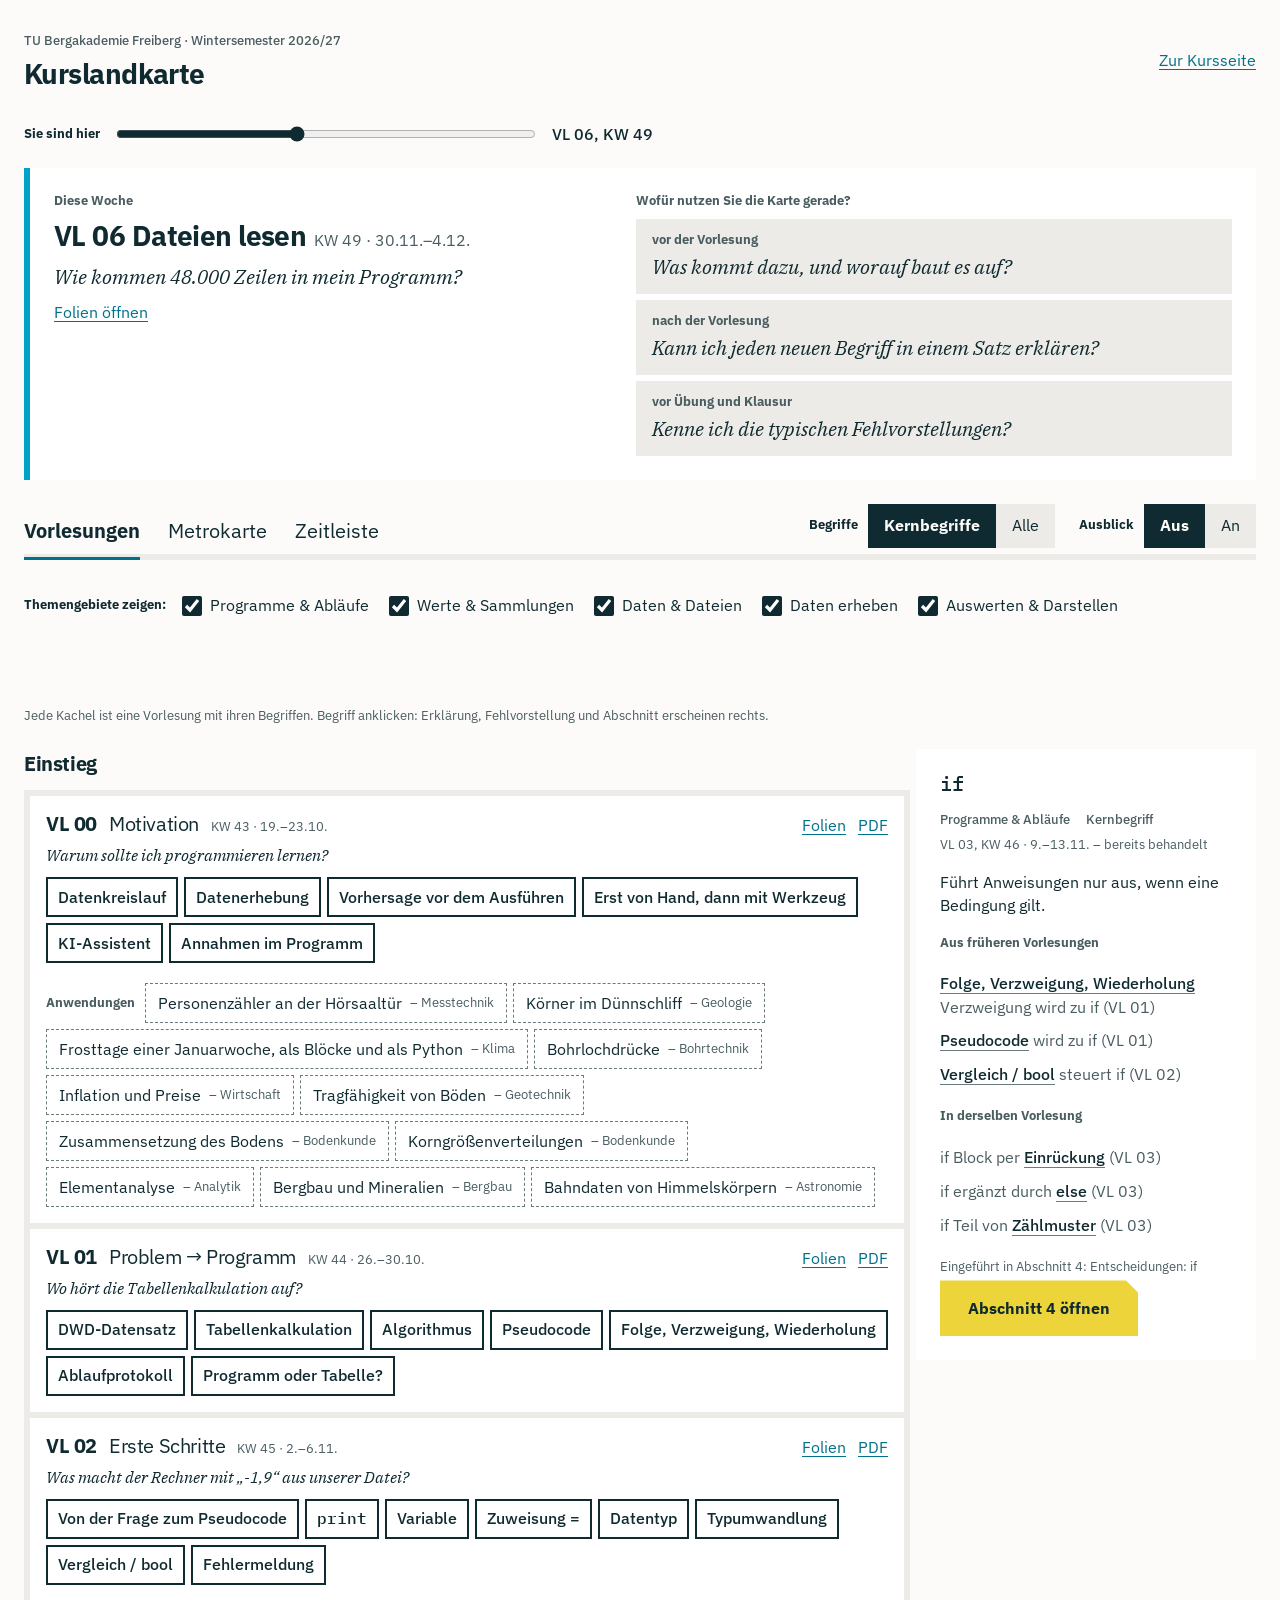
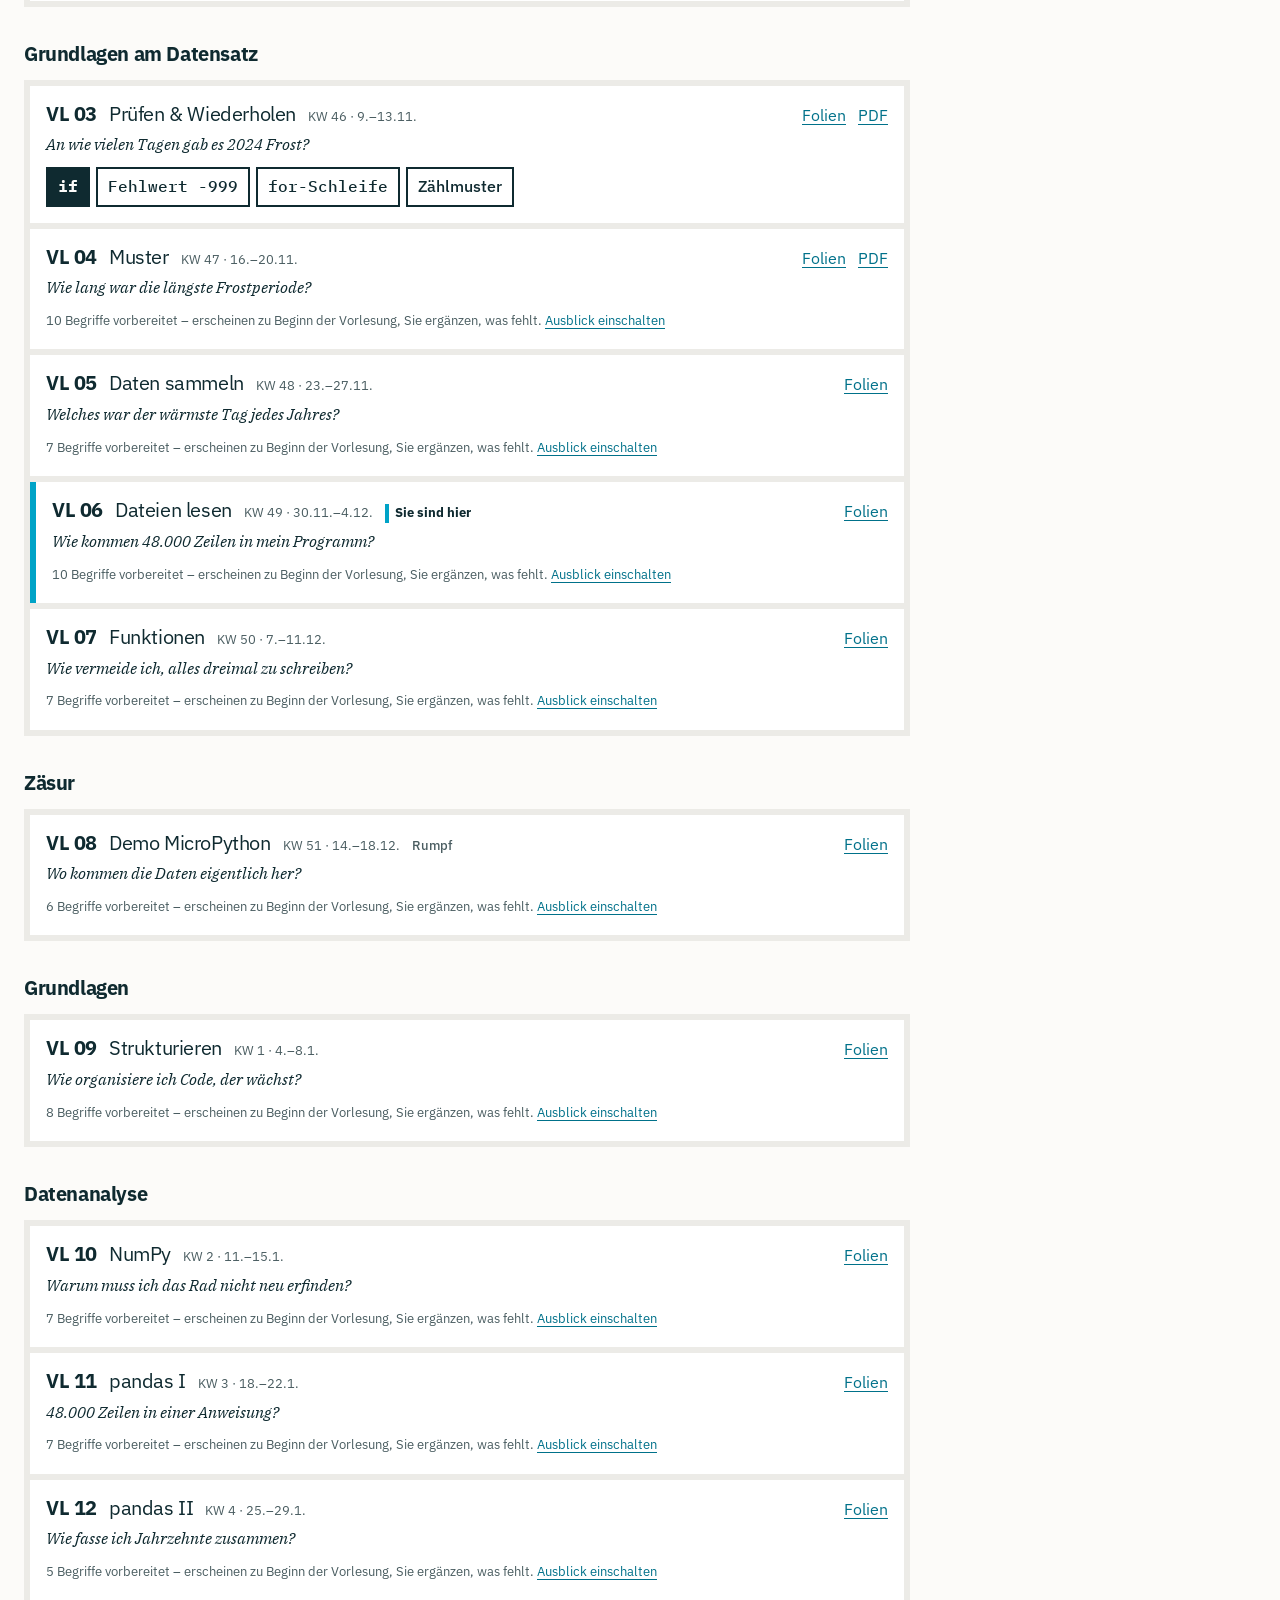
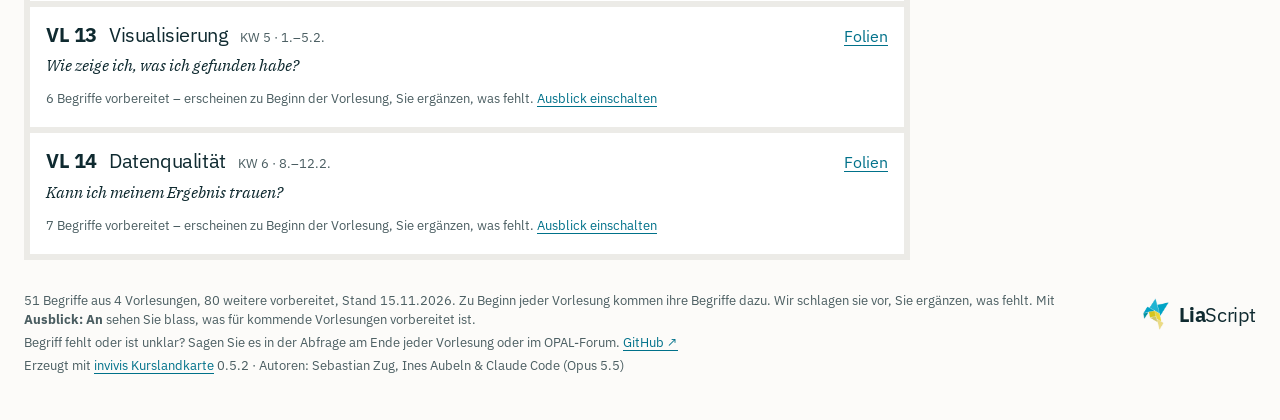
==== commit 460d849e: "VL 04 überarbeitet: Muster & Analysen, while-Übung, Kommazahlen; PDF vorab - Struktur: Übersicht „Mu" ====
--- a/docs/kurslandkarte/index.html
+++ b/docs/kurslandkarte/index.html
@@ -661,7 +661,7 @@
 
   <footer>
     <a class="fuss-marke" href="https://liascript.github.io/" title="LiaScript"><picture><source srcset="[data-uri]" media="(prefers-color-scheme: dark)"><img src="[data-uri]" alt="LiaScript" height="32"></picture><span class="lia-wordmark"><b>Lia</b>Script</span></a>
-    <p><span id="count"></span>, Stand 09.11.2026. Zu Beginn jeder Vorlesung kommen ihre Begriffe dazu. Wir schlagen sie vor, Sie ergänzen, was fehlt. Mit <strong>Ausblick: An</strong> sehen Sie blass, was für kommende Vorlesungen vorbereitet ist.</p>
+    <p><span id="count"></span>, Stand 15.11.2026. Zu Beginn jeder Vorlesung kommen ihre Begriffe dazu. Wir schlagen sie vor, Sie ergänzen, was fehlt. Mit <strong>Ausblick: An</strong> sehen Sie blass, was für kommende Vorlesungen vorbereitet ist.</p>
     <p>Begriff fehlt oder ist unklar? Sagen Sie es in der Abfrage am Ende jeder Vorlesung oder im OPAL-Forum. <a href="https://github.com/TUBAF-IfI-LiaScript/VL_EAVD/issues/new?title=Kurslandkarte%3A%20&amp;labels=kurslandkarte" target="_blank" rel="noopener">GitHub ↗</a></p>
     <p>Erzeugt mit <a href="https://github.com/TUBAF-IfI-LiaScript/invivis-kurslandkarte">invivis Kurslandkarte</a> 0.5.2 · Autoren: Sebastian Zug, Ines Aubeln &amp; Claude Code (Opus 5.5)</p>
   </footer>
@@ -669,7 +669,7 @@
 
 <script id="kartendaten" type="application/json">
 {
- "stand": "09.11.2026",
+ "stand": "15.11.2026",
  "version": "0.5.2",
  "kurs": {
   "basis": "https://liascript.github.io/course/?https://raw.githubusercontent.com/TUBAF-IfI-LiaScript/VL_EAVD/master/",
@@ -968,23 +968,28 @@
    "freigegeben": false,
    "status": "ausgearbeitet",
    "block": 2,
-   "pdf": null,
+   "pdf": "../pdf/04_MusterInMessreihen.pdf",
    "anwendet": [],
    "abschnitte": [
     "Muster in Messreihen",
     "Rückblick",
-    "Muster 1: Aufsummieren",
-    "Mittelwert mit Fehlwerten",
-    "Muster 2: Extremwert suchen",
-    "Muster 3: Zustand verfolgen",
+    "Muster & Analysen",
+    "Ganze Spalte erfassen",
+    "Spalte mit Bedingung",
+    "Extremwerte",
+    "Blöcke und Zustände",
     "Versuch 1",
     "Versuch 2",
     "Versuch 3",
     "Die Antwort",
     "while: Wiederholen, solange ...",
-    "Typische Fehlvorstellung: Kommazahlen sind exakt",
+    "Üben: Fehler finden bei while",
+    "for oder while?",
     "Vorzeitig abbrechen: break",
     "Der erste Herbstfrost",
+    "Typische Fehlvorstellung: Kommazahlen sind exakt",
+    "Warum Kommazahlen ungenau sind",
+    "Richtig mit Kommazahlen umgehen",
     "Kontrollfragen",
     "Ihre Begriffe für die Kurslandkarte",
     "Nächste Woche"
@@ -1831,7 +1836,7 @@
    "name": "Aufsummieren",
    "linie": "denken",
    "vl": 4,
-   "abschnitt": 3,
+   "abschnitt": 4,
    "ebene": 1,
    "code": false,
    "erklaerung": "Summe und Anzahl in der Schleife fortschreiben.",
@@ -1842,7 +1847,7 @@
    "name": "Extremwert suchen",
    "linie": "denken",
    "vl": 4,
-   "abschnitt": 5,
+   "abschnitt": 6,
    "ebene": 1,
    "code": false,
    "erklaerung": "Den bisher besten Wert (und seine Position) merken und bei Bedarf ersetzen.",
@@ -1853,7 +1858,7 @@
    "name": "Zustand verfolgen",
    "linie": "denken",
    "vl": 4,
-   "abschnitt": 6,
+   "abschnitt": 7,
    "ebene": 1,
    "code": false,
    "erklaerung": "Laufende Serie und längste Serie getrennt merken. Längste Frostperiode 2024: 25 Tage.",
@@ -1864,7 +1869,7 @@
    "name": "while",
    "linie": "denken",
    "vl": 4,
-   "abschnitt": 11,
+   "abschnitt": 12,
    "ebene": 1,
    "code": true,
    "erklaerung": "Wiederholt, solange eine Bedingung gilt.",
@@ -1875,7 +1880,7 @@
    "name": "break",
    "linie": "denken",
    "vl": 4,
-   "abschnitt": 13,
+   "abschnitt": 15,
    "ebene": 2,
    "code": true,
    "erklaerung": "Beendet eine Schleife sofort, sobald das Gesuchte gefunden ist. Weiter geht es nach der Schleife.",
@@ -1886,7 +1891,7 @@
    "name": "Endlosschleife",
    "linie": "denken",
    "vl": 4,
-   "abschnitt": 11,
+   "abschnitt": 12,
    "ebene": 2,
    "code": false,
    "erklaerung": "Wird die Bedingung nie falsch, endet while nie — die Terminierung aus VL 01.",
@@ -2073,7 +2078,7 @@
    "name": "round",
    "linie": "typen",
    "vl": 4,
-   "abschnitt": 11,
+   "abschnitt": 12,
    "ebene": 2,
    "code": true,
    "erklaerung": "Rundet für die Ausgabe: round(mittel, 2).",
@@ -2084,7 +2089,7 @@
    "name": "Gleitkommazahl",
    "linie": "typen",
    "vl": 4,
-   "abschnitt": 12,
+   "abschnitt": 17,
    "ebene": 1,
    "code": false,
    "erklaerung": "Kommazahlen werden binär gespeichert und sind nicht exakt: 0.1 + 0.2 == 0.3 ist False.",
@@ -2601,7 +2606,7 @@
    "name": "Mittelwert",
    "linie": "analyse",
    "vl": 4,
-   "abschnitt": 4,
+   "abschnitt": 5,
    "ebene": 1,
    "code": false,
    "erklaerung": "Summe durch Anzahl — nur über gültige Werte, und die Anzahl gehört dazu.",
@@ -2612,7 +2617,7 @@
    "name": "Hochrechnung",
    "linie": "analyse",
    "vl": 4,
-   "abschnitt": 11,
+   "abschnitt": 12,
    "ebene": 2,
    "code": false,
    "erklaerung": "Bei +0,05 °C pro Jahr läge das Mittel 2059 bei 8 °C — nur unter dieser Annahme.",
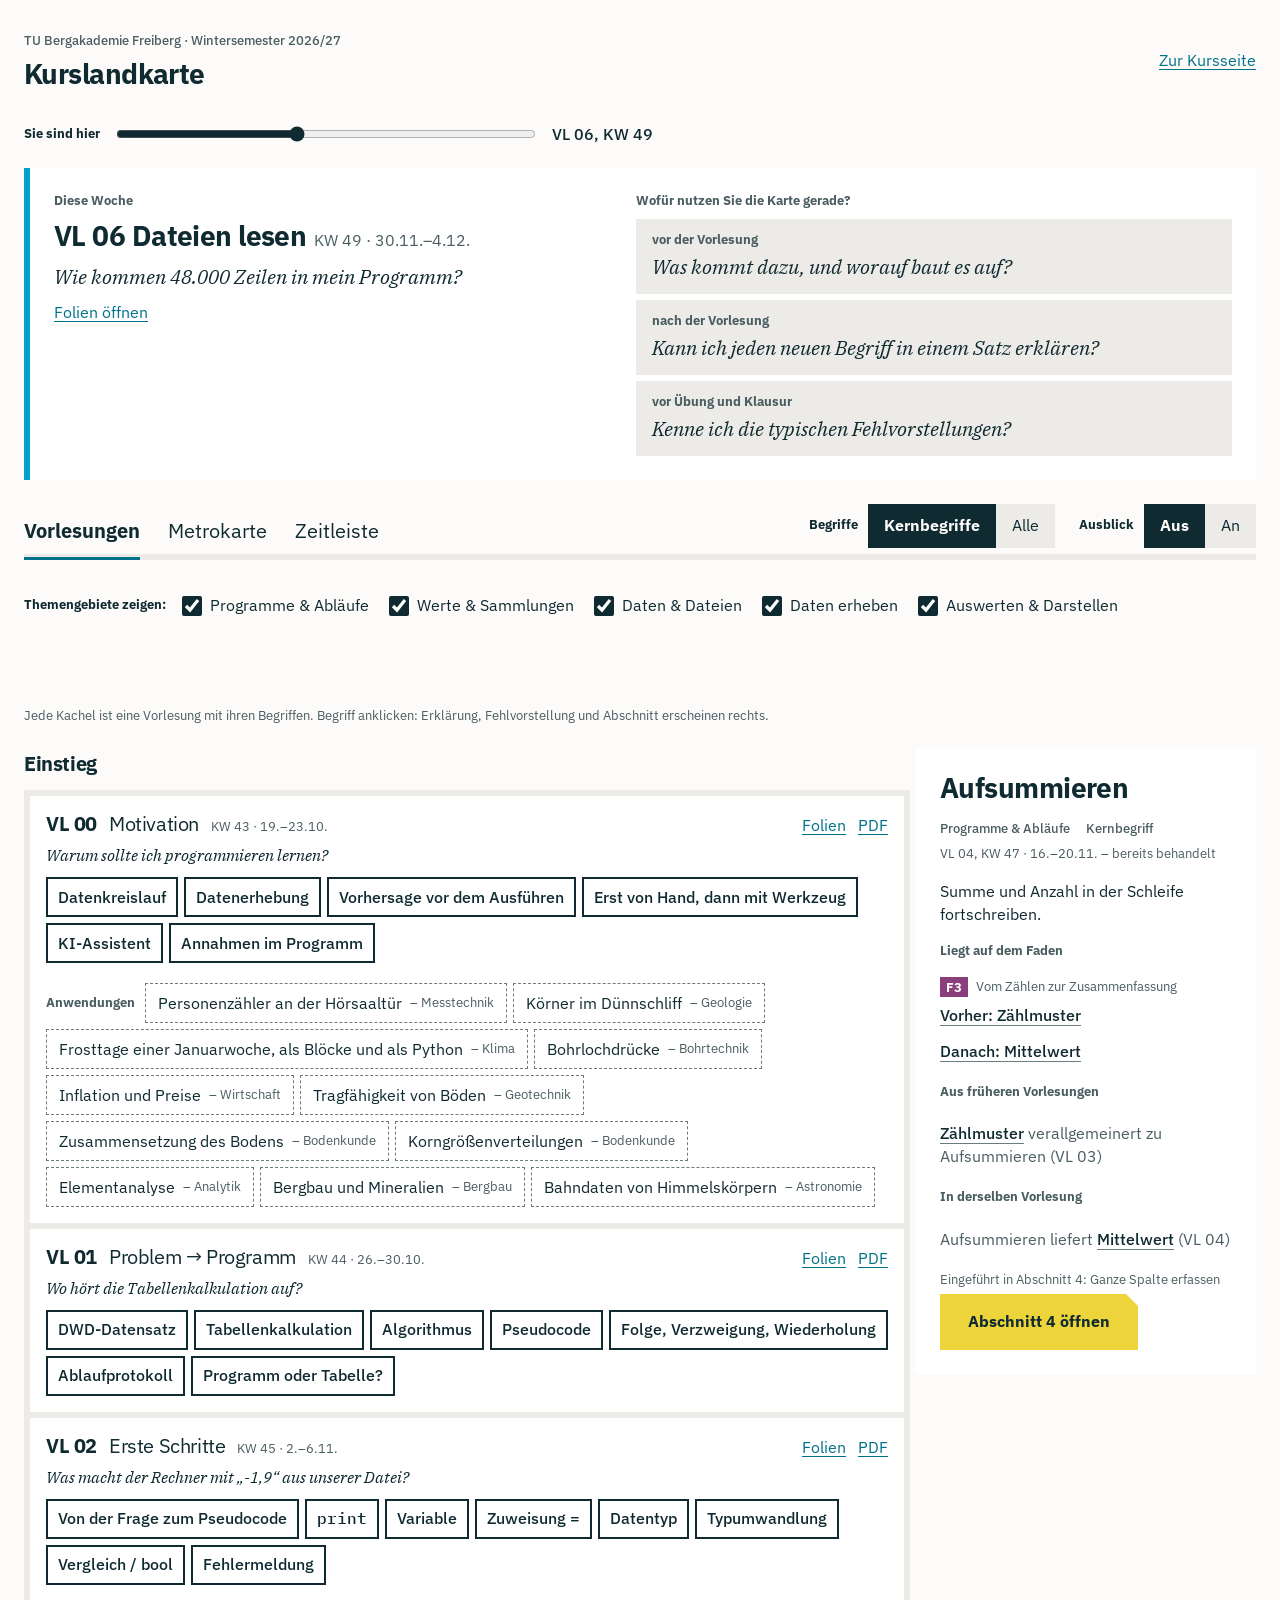
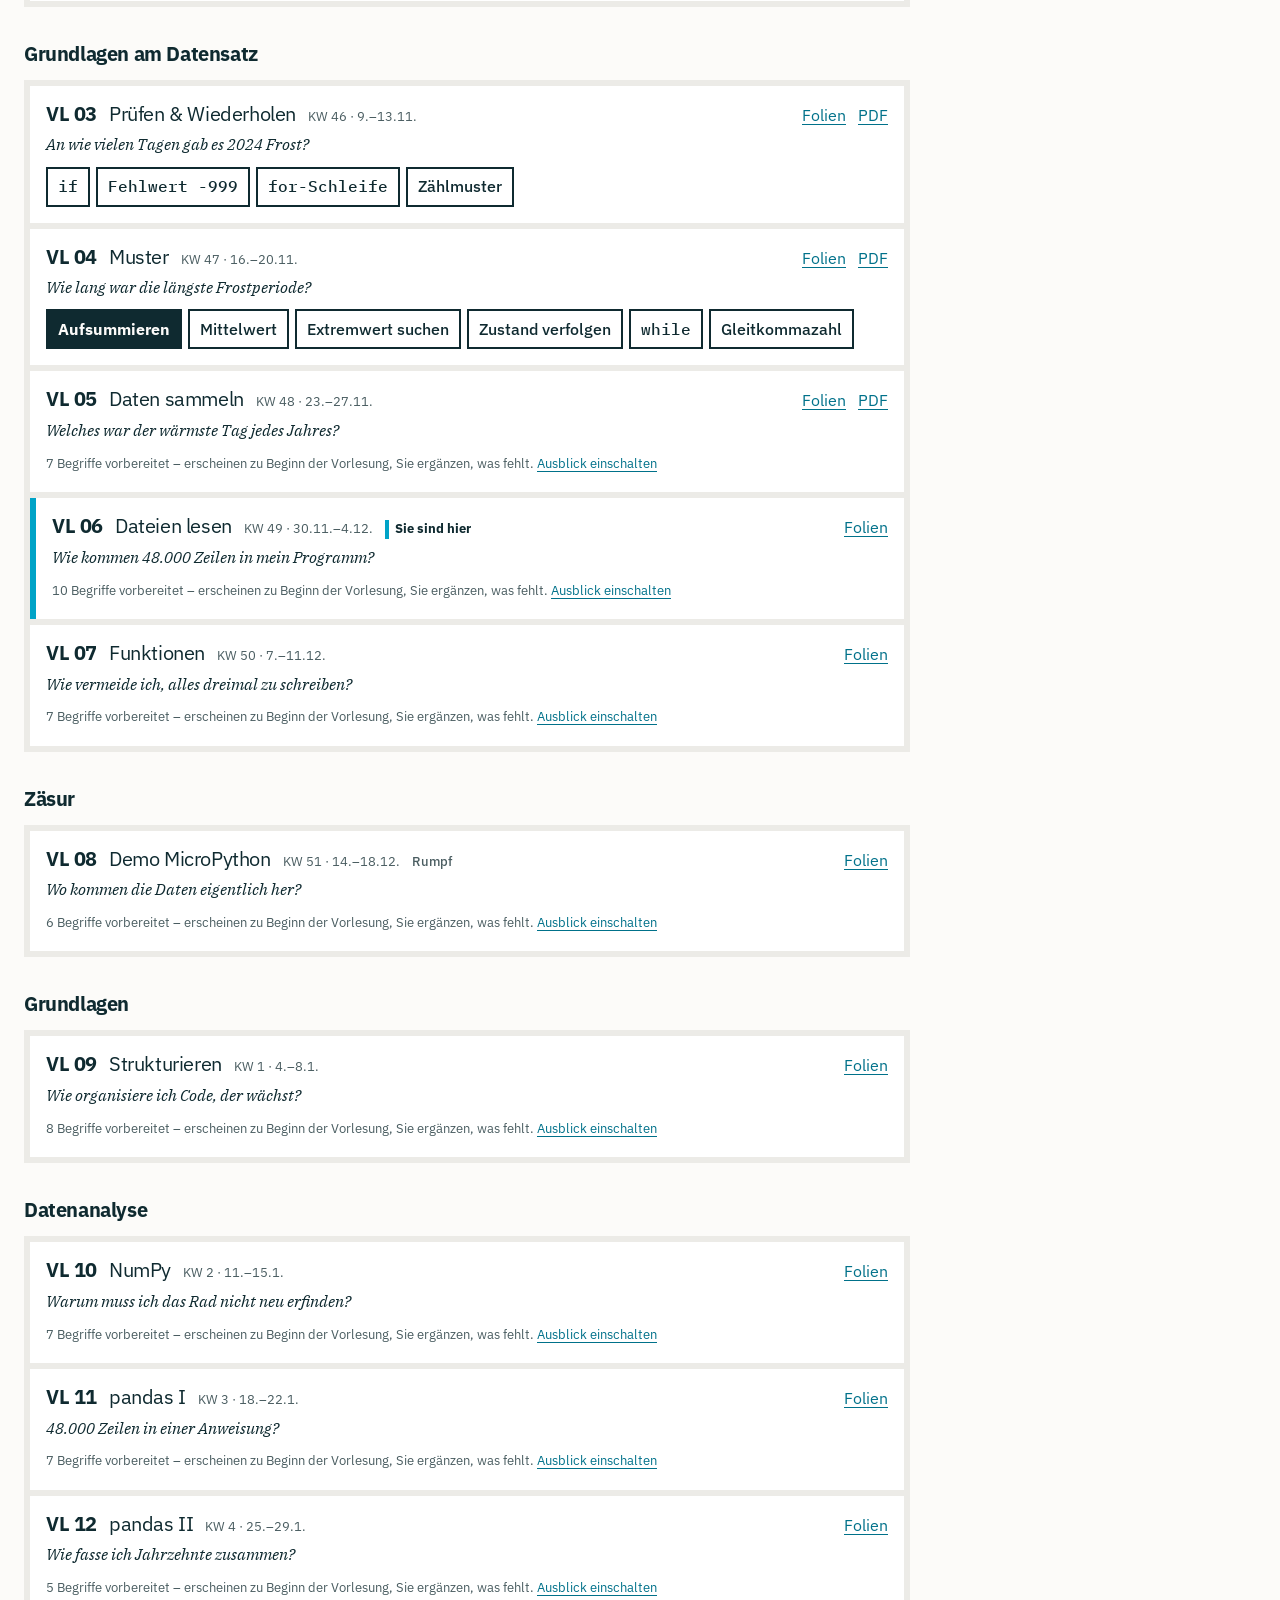
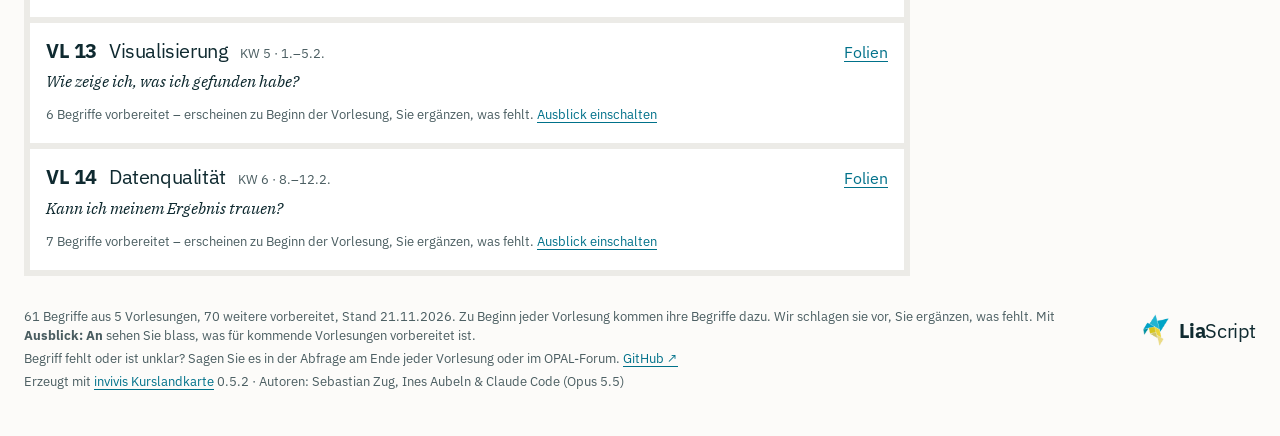
==== commit 19b70b96: "VL 05 überarbeitet, VL 04 freigegeben, Lösungen im PDF aufgeklappt - VL 05 (2.2.1): Grafik „Listen a" ====
--- a/docs/kurslandkarte/index.html
+++ b/docs/kurslandkarte/index.html
@@ -661,7 +661,7 @@
 
   <footer>
     <a class="fuss-marke" href="https://liascript.github.io/" title="LiaScript"><picture><source srcset="[data-uri]" media="(prefers-color-scheme: dark)"><img src="[data-uri]" alt="LiaScript" height="32"></picture><span class="lia-wordmark"><b>Lia</b>Script</span></a>
-    <p><span id="count"></span>, Stand 15.11.2026. Zu Beginn jeder Vorlesung kommen ihre Begriffe dazu. Wir schlagen sie vor, Sie ergänzen, was fehlt. Mit <strong>Ausblick: An</strong> sehen Sie blass, was für kommende Vorlesungen vorbereitet ist.</p>
+    <p><span id="count"></span>, Stand 21.11.2026. Zu Beginn jeder Vorlesung kommen ihre Begriffe dazu. Wir schlagen sie vor, Sie ergänzen, was fehlt. Mit <strong>Ausblick: An</strong> sehen Sie blass, was für kommende Vorlesungen vorbereitet ist.</p>
     <p>Begriff fehlt oder ist unklar? Sagen Sie es in der Abfrage am Ende jeder Vorlesung oder im OPAL-Forum. <a href="https://github.com/TUBAF-IfI-LiaScript/VL_EAVD/issues/new?title=Kurslandkarte%3A%20&amp;labels=kurslandkarte" target="_blank" rel="noopener">GitHub ↗</a></p>
     <p>Erzeugt mit <a href="https://github.com/TUBAF-IfI-LiaScript/invivis-kurslandkarte">invivis Kurslandkarte</a> 0.5.2 · Autoren: Sebastian Zug, Ines Aubeln &amp; Claude Code (Opus 5.5)</p>
   </footer>
@@ -669,7 +669,7 @@
 
 <script id="kartendaten" type="application/json">
 {
- "stand": "15.11.2026",
+ "stand": "21.11.2026",
  "version": "0.5.2",
  "kurs": {
   "basis": "https://liascript.github.io/course/?https://raw.githubusercontent.com/TUBAF-IfI-LiaScript/VL_EAVD/master/",
@@ -803,7 +803,6 @@
     "Prüfung",
     "Übungen",
     "Wo soll das hinführen?",
-    "Ihre Begriffe für die Kurslandkarte",
     "Nächste Woche"
    ]
   },
@@ -849,7 +848,6 @@
     "Eingabengetrieben oder der Reihe nach",
     "Ein Blick voraus",
     "Kontrollfragen",
-    "Ihre Begriffe für die Kurslandkarte",
     "Nächste Woche"
    ]
   },
@@ -901,7 +899,6 @@
     "Typische Fehlvorstellung: Was für eine Zeile stimmt, stimmt für alle",
     "Kontrollfragen",
     "Weitere Kontrollfragen zum Nacharbeiten",
-    "Ihre Begriffe für die Kurslandkarte",
     "Nächste Woche"
    ]
   },
@@ -946,7 +943,6 @@
     "Üben: Fehler finden bei for",
     "Die Antwort auf die Leitfrage",
     "Kontrollfragen",
-    "Ihre Begriffe für die Kurslandkarte",
     "Nächste Woche"
    ]
   },
@@ -965,7 +961,7 @@
    "wann": "KW 47 · 16.–20.11.",
    "wann_kurz": "KW 47",
    "leitfrage": "Wie lang war die längste Frostperiode?",
-   "freigegeben": false,
+   "freigegeben": true,
    "status": "ausgearbeitet",
    "block": 2,
    "pdf": "../pdf/04_MusterInMessreihen.pdf",
@@ -991,7 +987,6 @@
     "Warum Kommazahlen ungenau sind",
     "Richtig mit Kommazahlen umgehen",
     "Kontrollfragen",
-    "Ihre Begriffe für die Kurslandkarte",
     "Nächste Woche"
    ]
   },
@@ -1013,7 +1008,7 @@
    "freigegeben": false,
    "status": "ausgearbeitet",
    "block": 2,
-   "pdf": null,
+   "pdf": "../pdf/05_DatenSammeln.pdf",
    "anwendet": [],
    "abschnitte": [
     "Daten sammeln",
@@ -1024,7 +1019,9 @@
     "Typische Fehlvorstellung: range ist eine Liste",
     "Zusammengehörige Werte",
     "Typische Fehlvorstellung: Index oder Wert?",
+    "Üben: Fehler finden bei Listen",
     "Ein Ergebnis pro Jahr",
+    "Erst im Kleinen: Schleife in der Schleife",
     "Versuch 1",
     "Typische Fehlvorstellung: Zahlen als Text vergleichen",
     "Versuch 2",
@@ -1032,7 +1029,6 @@
     "Mit dem Ergebnis weiterarbeiten",
     "Ausblick: Dictionary",
     "Kontrollfragen",
-    "Ihre Begriffe für die Kurslandkarte",
     "Nächste Woche"
    ]
   },
@@ -1071,7 +1067,6 @@
     "Live Hacking: Das lange Skript",
     "Zwischenbilanz: Datentypen",
     "Kontrollfragen",
-    "Ihre Begriffe für die Kurslandkarte",
     "Nächste Woche"
    ]
   },
@@ -1108,7 +1103,6 @@
     "Live Hacking: Das lange Skript zerlegen",
     "Funktionen prüfen",
     "Kontrollfragen",
-    "Ihre Begriffe für die Kurslandkarte",
     "Nächste Woche"
    ]
   },
@@ -1139,7 +1133,6 @@
     "Live: Wir messen",
     "Was schiefgeht",
     "Die Daten kommen wieder",
-    "Ihre Begriffe für die Kurslandkarte",
     "Material"
    ]
   },
@@ -1176,7 +1169,6 @@
     "Externe Pakete",
     "Typische Fehlvorstellung: Pfade",
     "Kontrollfragen",
-    "Ihre Begriffe für die Kurslandkarte",
     "Nächste Woche"
    ]
   },
@@ -1215,7 +1207,6 @@
     "Exkurs: Jupyter Notebooks lesen",
     "Typische Fehlvorstellung: Ein Notebook zeigt, was gerechnet wurde",
     "Kontrollfragen",
-    "Ihre Begriffe für die Kurslandkarte",
     "Nächste Woche"
    ]
   },
@@ -1254,7 +1245,6 @@
     "Versuch 3",
     "Versuch 4",
     "Kontrollfragen",
-    "Ihre Begriffe für die Kurslandkarte",
     "Nächste Woche"
    ]
   },
@@ -1289,7 +1279,6 @@
     "Versuch 3",
     "Zwei Stationen verbinden",
     "Kontrollfragen",
-    "Ihre Begriffe für die Kurslandkarte",
     "Nächste Woche"
    ]
   },
@@ -1326,7 +1315,6 @@
     "Versuch 2",
     "Versuch 3",
     "Kontrollfragen",
-    "Ihre Begriffe für die Kurslandkarte",
     "Nächste Woche"
    ]
   },
@@ -1363,7 +1351,6 @@
     "Kann ich meinem Ergebnis trauen?",
     "Reproduzierbarkeit",
     "Ausblick",
-    "Ihre Begriffe für die Kurslandkarte",
     "Prüfungsvorbereitung"
    ]
   }
@@ -2158,7 +2145,7 @@
    "abschnitt": 7,
    "ebene": 2,
    "code": false,
-   "erklaerung": "daten[i] und maxima[i] gehören zum selben Tag.",
+   "erklaerung": "datumswerte[i] und maxima[i] gehören zum selben Tag.",
    "fehlvorstellung": "„bester enthält die höchste Temperatur“ — es ist ein Index."
   },
   {
@@ -2166,7 +2153,7 @@
    "name": "Text vergleichen",
    "linie": "typen",
    "vl": 5,
-   "abschnitt": 11,
+   "abschnitt": 13,
    "ebene": 2,
    "code": false,
    "erklaerung": "Texte werden Zeichen für Zeichen verglichen.",
@@ -2804,7 +2791,7 @@
    "name": "Prüfungsvorbereitung",
    "linie": "analyse",
    "vl": 14,
-   "abschnitt": 14,
+   "abschnitt": 13,
    "ebene": 2,
    "code": false,
    "erklaerung": "Musteraufgaben zu allen Aufgabentypen aus VL 00.",
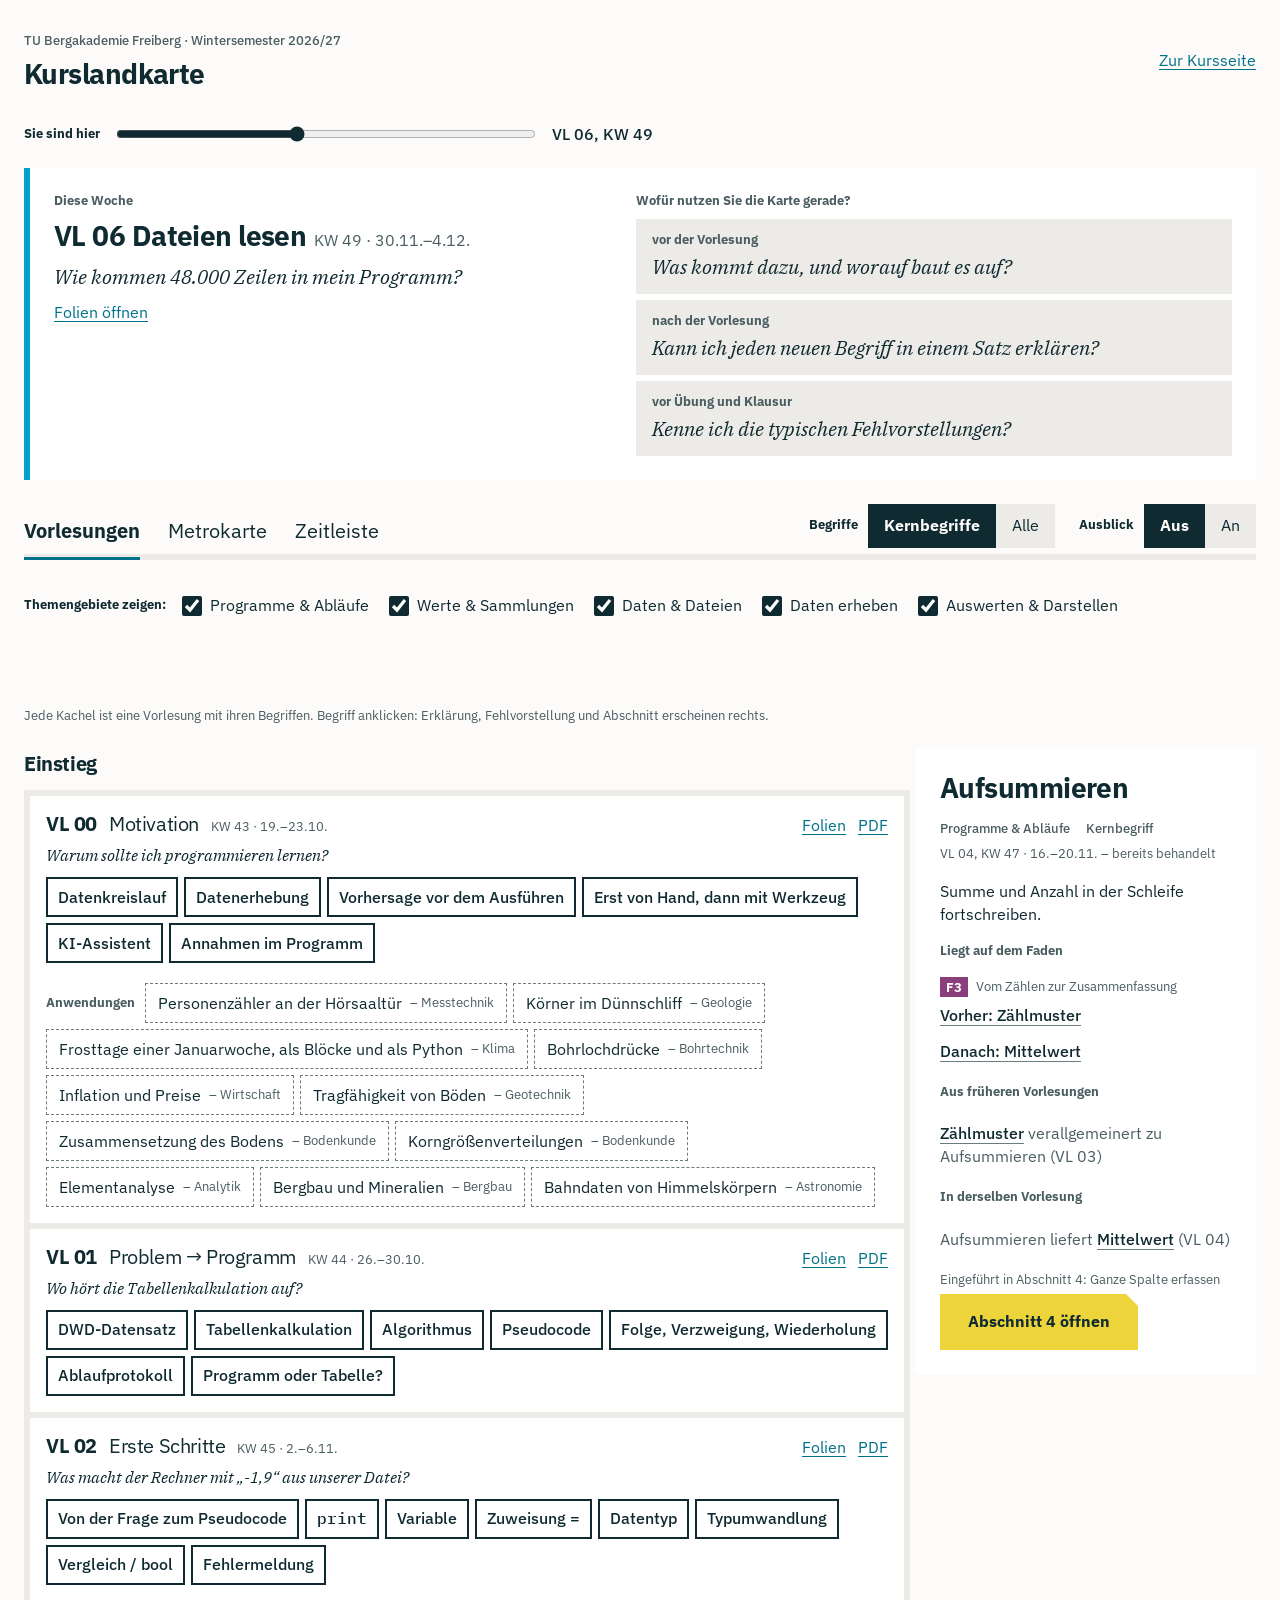
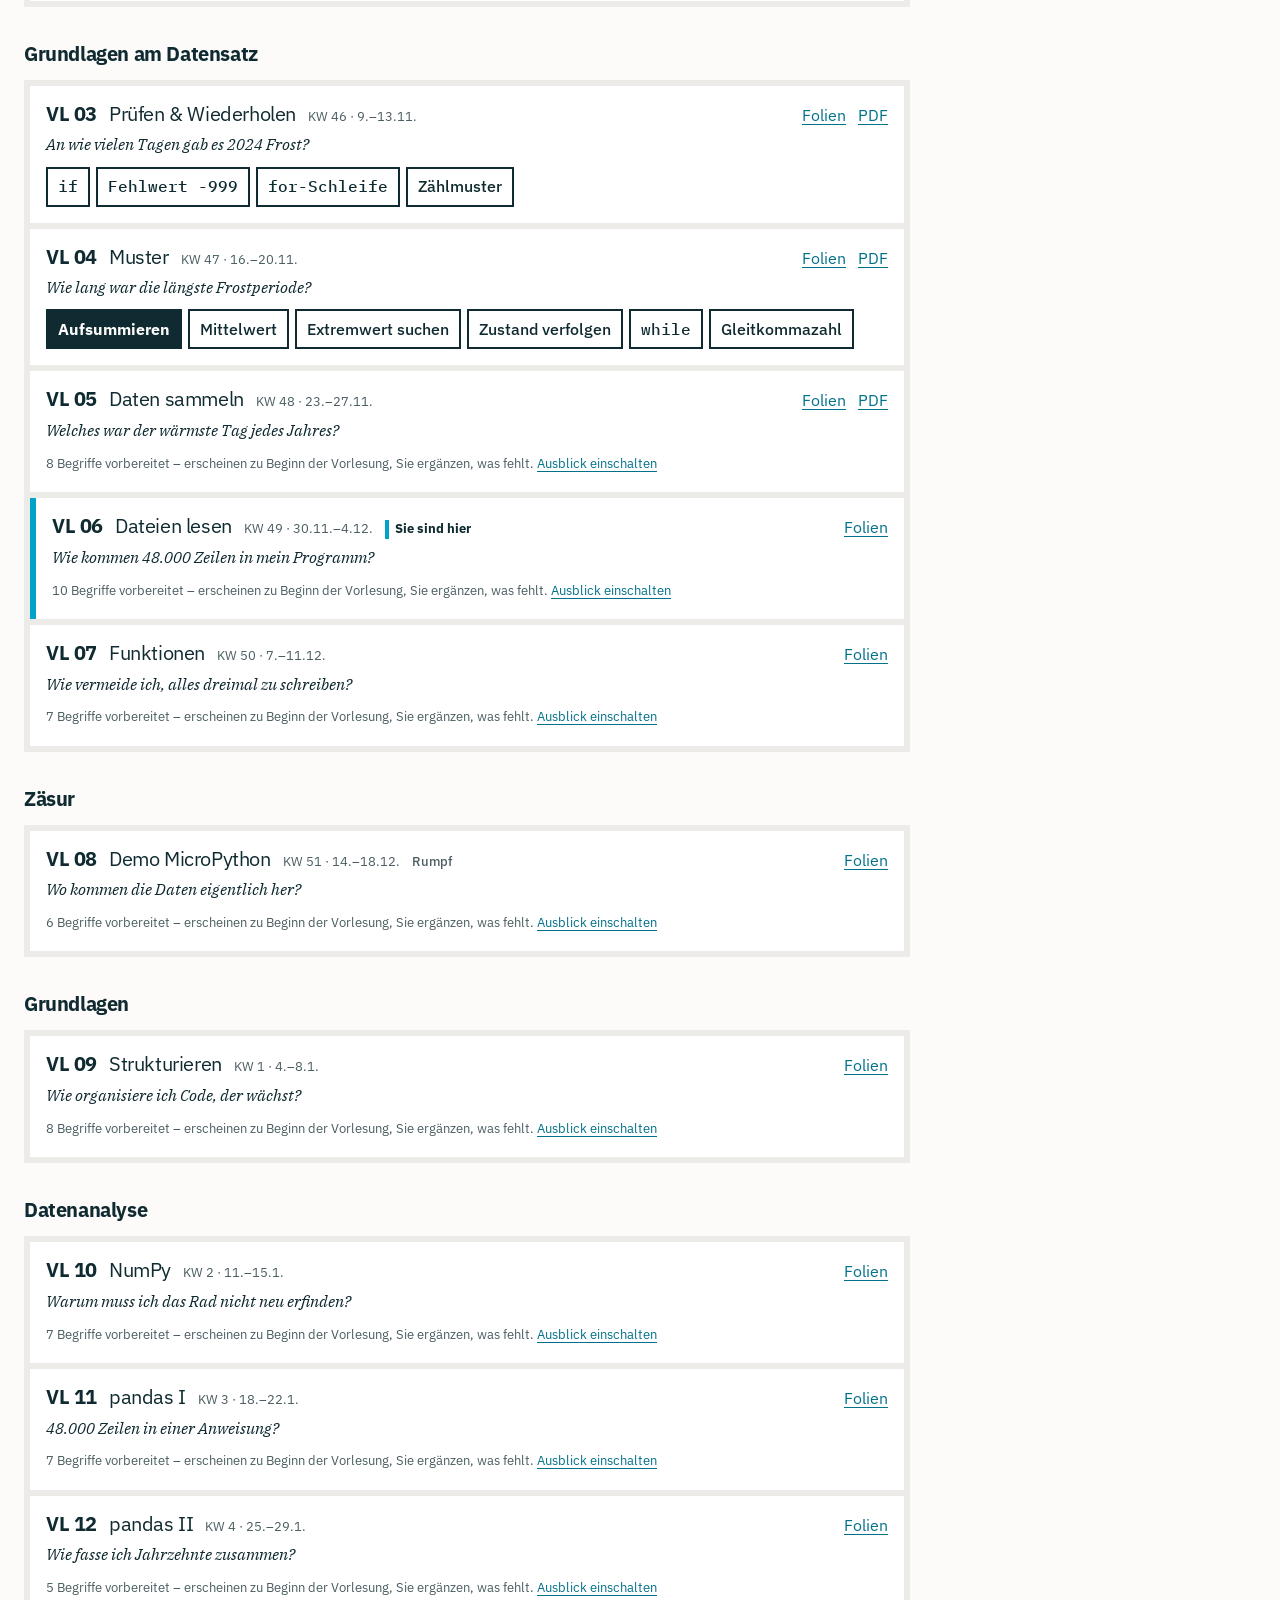
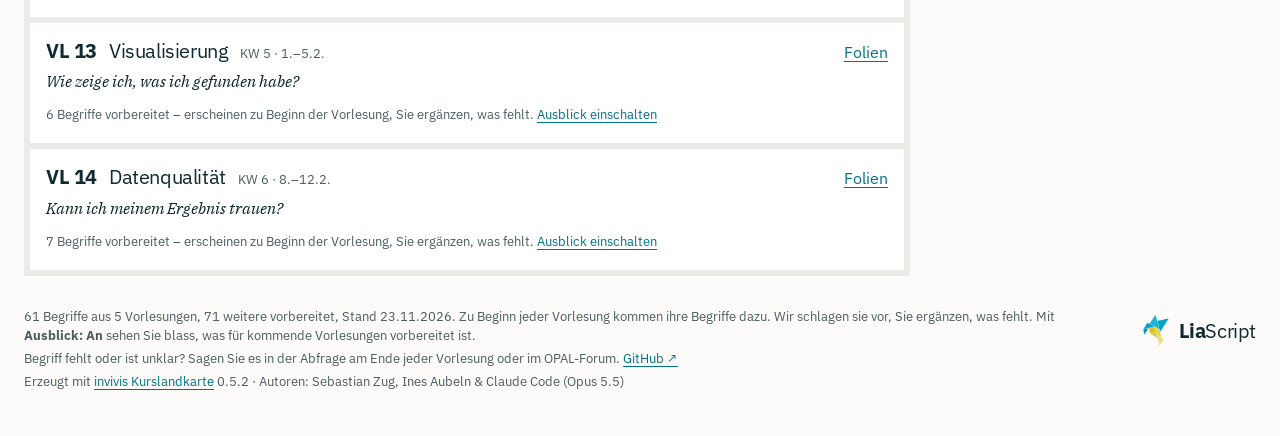
==== commit a2929ec5: "VL 05 vor der Vorlesung überarbeitet (2.3.0) Funktion und Methode für Listen, neue Fehlvorstellungen" ====
--- a/docs/kurslandkarte/index.html
+++ b/docs/kurslandkarte/index.html
@@ -661,7 +661,7 @@
 
   <footer>
     <a class="fuss-marke" href="https://liascript.github.io/" title="LiaScript"><picture><source srcset="[data-uri]" media="(prefers-color-scheme: dark)"><img src="[data-uri]" alt="LiaScript" height="32"></picture><span class="lia-wordmark"><b>Lia</b>Script</span></a>
-    <p><span id="count"></span>, Stand 21.11.2026. Zu Beginn jeder Vorlesung kommen ihre Begriffe dazu. Wir schlagen sie vor, Sie ergänzen, was fehlt. Mit <strong>Ausblick: An</strong> sehen Sie blass, was für kommende Vorlesungen vorbereitet ist.</p>
+    <p><span id="count"></span>, Stand 23.11.2026. Zu Beginn jeder Vorlesung kommen ihre Begriffe dazu. Wir schlagen sie vor, Sie ergänzen, was fehlt. Mit <strong>Ausblick: An</strong> sehen Sie blass, was für kommende Vorlesungen vorbereitet ist.</p>
     <p>Begriff fehlt oder ist unklar? Sagen Sie es in der Abfrage am Ende jeder Vorlesung oder im OPAL-Forum. <a href="https://github.com/TUBAF-IfI-LiaScript/VL_EAVD/issues/new?title=Kurslandkarte%3A%20&amp;labels=kurslandkarte" target="_blank" rel="noopener">GitHub ↗</a></p>
     <p>Erzeugt mit <a href="https://github.com/TUBAF-IfI-LiaScript/invivis-kurslandkarte">invivis Kurslandkarte</a> 0.5.2 · Autoren: Sebastian Zug, Ines Aubeln &amp; Claude Code (Opus 5.5)</p>
   </footer>
@@ -669,7 +669,7 @@
 
 <script id="kartendaten" type="application/json">
 {
- "stand": "21.11.2026",
+ "stand": "23.11.2026",
  "version": "0.5.2",
  "kurs": {
   "basis": "https://liascript.github.io/course/?https://raw.githubusercontent.com/TUBAF-IfI-LiaScript/VL_EAVD/master/",
@@ -1012,20 +1012,21 @@
    "anwendet": [],
    "abschnitte": [
     "Daten sammeln",
-    "Rückblick",
-    "Listen anlegen und füllen",
+    "Rückblick und Ziel",
+    "Grundlegende Operationen",
+    "Funktionen und Methoden für Listen",
     "Zugriff über den Index",
     "Zahlenfolgen mit range",
-    "Typische Fehlvorstellung: range ist eine Liste",
+    "Typische Fehlvorstellung: Index oder Wert?",
+    "Typische Fehlvorstellung: Nur Zahlen in einer Liste?",
     "Zusammengehörige Werte",
-    "Typische Fehlvorstellung: Index oder Wert?",
     "Üben: Fehler finden bei Listen",
     "Ein Ergebnis pro Jahr",
-    "Erst im Kleinen: Schleife in der Schleife",
-    "Versuch 1",
+    "Pseudocode",
+    "Schritt 1 - Tagesmaximum pro Jahr",
     "Typische Fehlvorstellung: Zahlen als Text vergleichen",
-    "Versuch 2",
-    "Versuch 3",
+    "Schritt 2 - Tagesdatum extrahieren und merken",
+    "Ergebnis",
     "Mit dem Ergebnis weiterarbeiten",
     "Ausblick: Dictionary",
     "Kontrollfragen",
@@ -2087,29 +2088,40 @@
    "name": "Liste",
    "linie": "typen",
    "vl": 5,
-   "abschnitt": 3,
-   "ebene": 1,
-   "code": false,
-   "erklaerung": "Mehrere Werte in fester Reihenfolge.",
-   "fehlvorstellung": null
+   "abschnitt": 2,
+   "ebene": 1,
+   "code": false,
+   "erklaerung": "Mehrere Werte in fester Reihenfolge, auch Texte oder gemischt.",
+   "fehlvorstellung": "„In eine Liste gehören nur Zahlen.“"
   },
   {
    "id": "append",
    "name": "append",
    "linie": "typen",
    "vl": 5,
-   "abschnitt": 3,
+   "abschnitt": 2,
    "ebene": 2,
    "code": true,
    "erklaerung": "Hängt einen Wert an — das Sammelmuster.",
    "fehlvorstellung": null
+  },
+  {
+   "id": "methode",
+   "name": "Funktion oder Methode",
+   "linie": "typen",
+   "vl": 5,
+   "abschnitt": 4,
+   "ebene": 2,
+   "code": true,
+   "erklaerung": "len(liste), max(liste), sorted(liste) liefern ein Ergebnis, die Liste bleibt. liste.append(x) und liste.sort() verändern die Liste und liefern None.",
+   "fehlvorstellung": "„minima.sort() gibt die sortierte Liste zurück.“"
   },
   {
    "id": "index",
    "name": "Index & Slice",
    "linie": "typen",
    "vl": 5,
-   "abschnitt": 4,
+   "abschnitt": 5,
    "ebene": 1,
    "code": false,
    "erklaerung": "liste[0] erster, liste[-1] letzter Wert, liste[2:5] die Indizes 2 bis 4.",
@@ -2120,7 +2132,7 @@
    "name": "IndexError",
    "linie": "typen",
    "vl": 5,
-   "abschnitt": 4,
+   "abschnitt": 5,
    "ebene": 2,
    "code": true,
    "erklaerung": "Zugriff außerhalb der Liste — der häufigste Listenfehler.",
@@ -2131,7 +2143,7 @@
    "name": "range",
    "linie": "typen",
    "vl": 5,
-   "abschnitt": 5,
+   "abschnitt": 6,
    "ebene": 1,
    "code": true,
    "erklaerung": "Folge ganzer Zahlen, z. B. range(2015, 2025). Der Endwert ist nicht enthalten.",
@@ -2142,18 +2154,18 @@
    "name": "zusammengehörige Listen",
    "linie": "typen",
    "vl": 5,
-   "abschnitt": 7,
+   "abschnitt": 9,
    "ebene": 2,
    "code": false,
    "erklaerung": "datumswerte[i] und maxima[i] gehören zum selben Tag.",
-   "fehlvorstellung": "„bester enthält die höchste Temperatur“ — es ist ein Index."
+   "fehlvorstellung": "„In der Schleife ist minimum die Position, also minima[minimum].“ — for liefert Werte, keine Positionen."
   },
   {
    "id": "textvergleich",
    "name": "Text vergleichen",
    "linie": "typen",
    "vl": 5,
-   "abschnitt": 13,
+   "abschnitt": 14,
    "ebene": 2,
    "code": false,
    "erklaerung": "Texte werden Zeichen für Zeichen verglichen.",
@@ -3193,6 +3205,11 @@
    "von": "liste",
    "nach": "append",
    "text": "wächst mit"
+  },
+  {
+   "von": "append",
+   "nach": "methode",
+   "text": "ist eine"
   },
   {
    "von": "zaehlmuster",
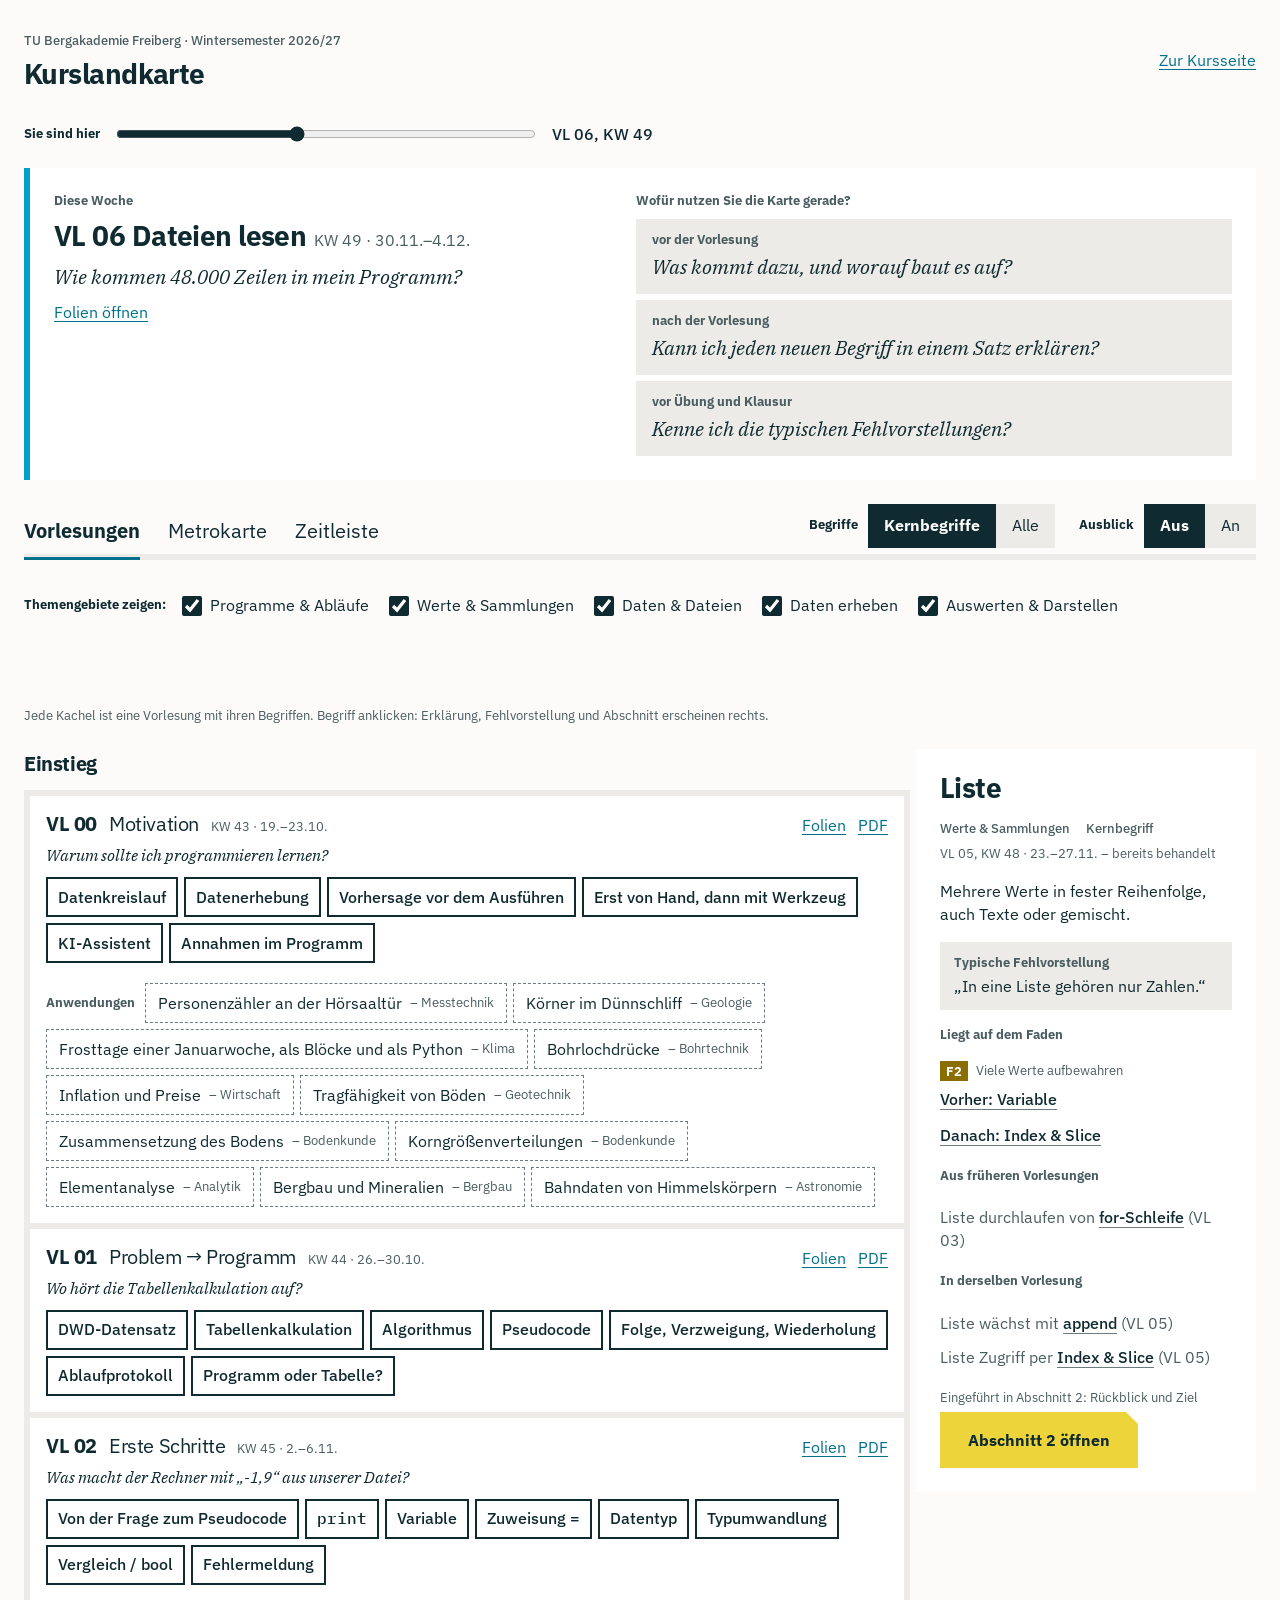
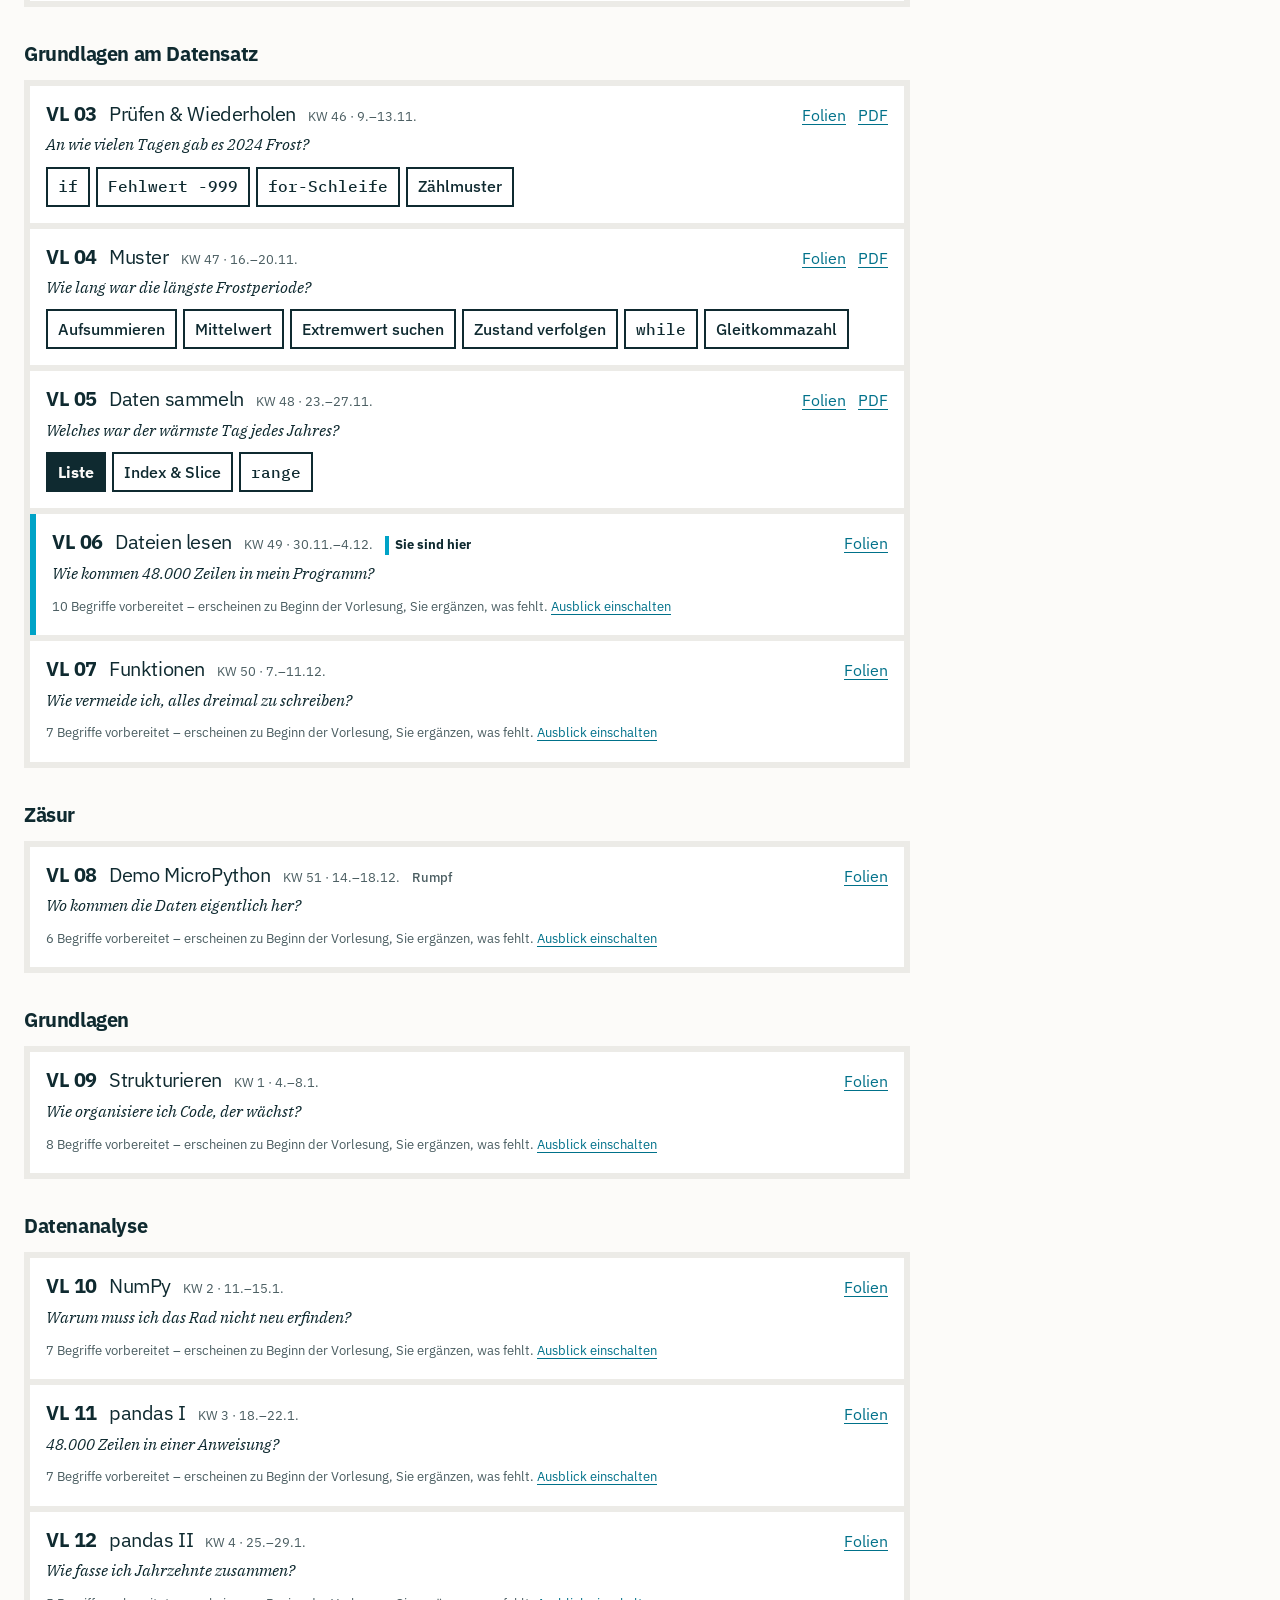
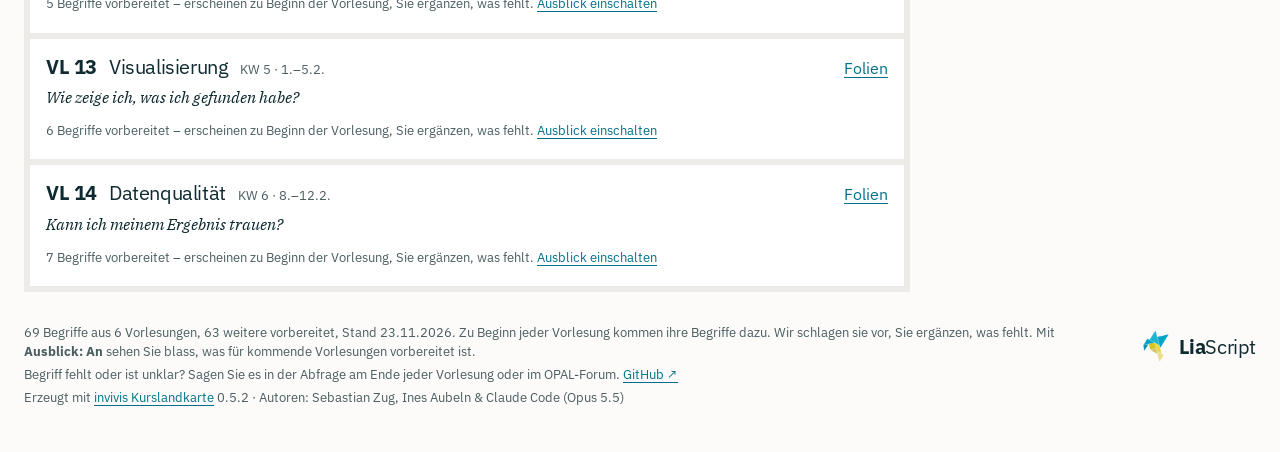
==== commit fc4a2e66: "Kurslandkarte: VL 05 freigegeben Co-Authored-By: Claude Opus 5.5 <noreply@anthropic.com>" ====
--- a/docs/kurslandkarte/index.html
+++ b/docs/kurslandkarte/index.html
@@ -1005,7 +1005,7 @@
    "wann": "KW 48 · 23.–27.11.",
    "wann_kurz": "KW 48",
    "leitfrage": "Welches war der wärmste Tag jedes Jahres?",
-   "freigegeben": false,
+   "freigegeben": true,
    "status": "ausgearbeitet",
    "block": 2,
    "pdf": "../pdf/05_DatenSammeln.pdf",
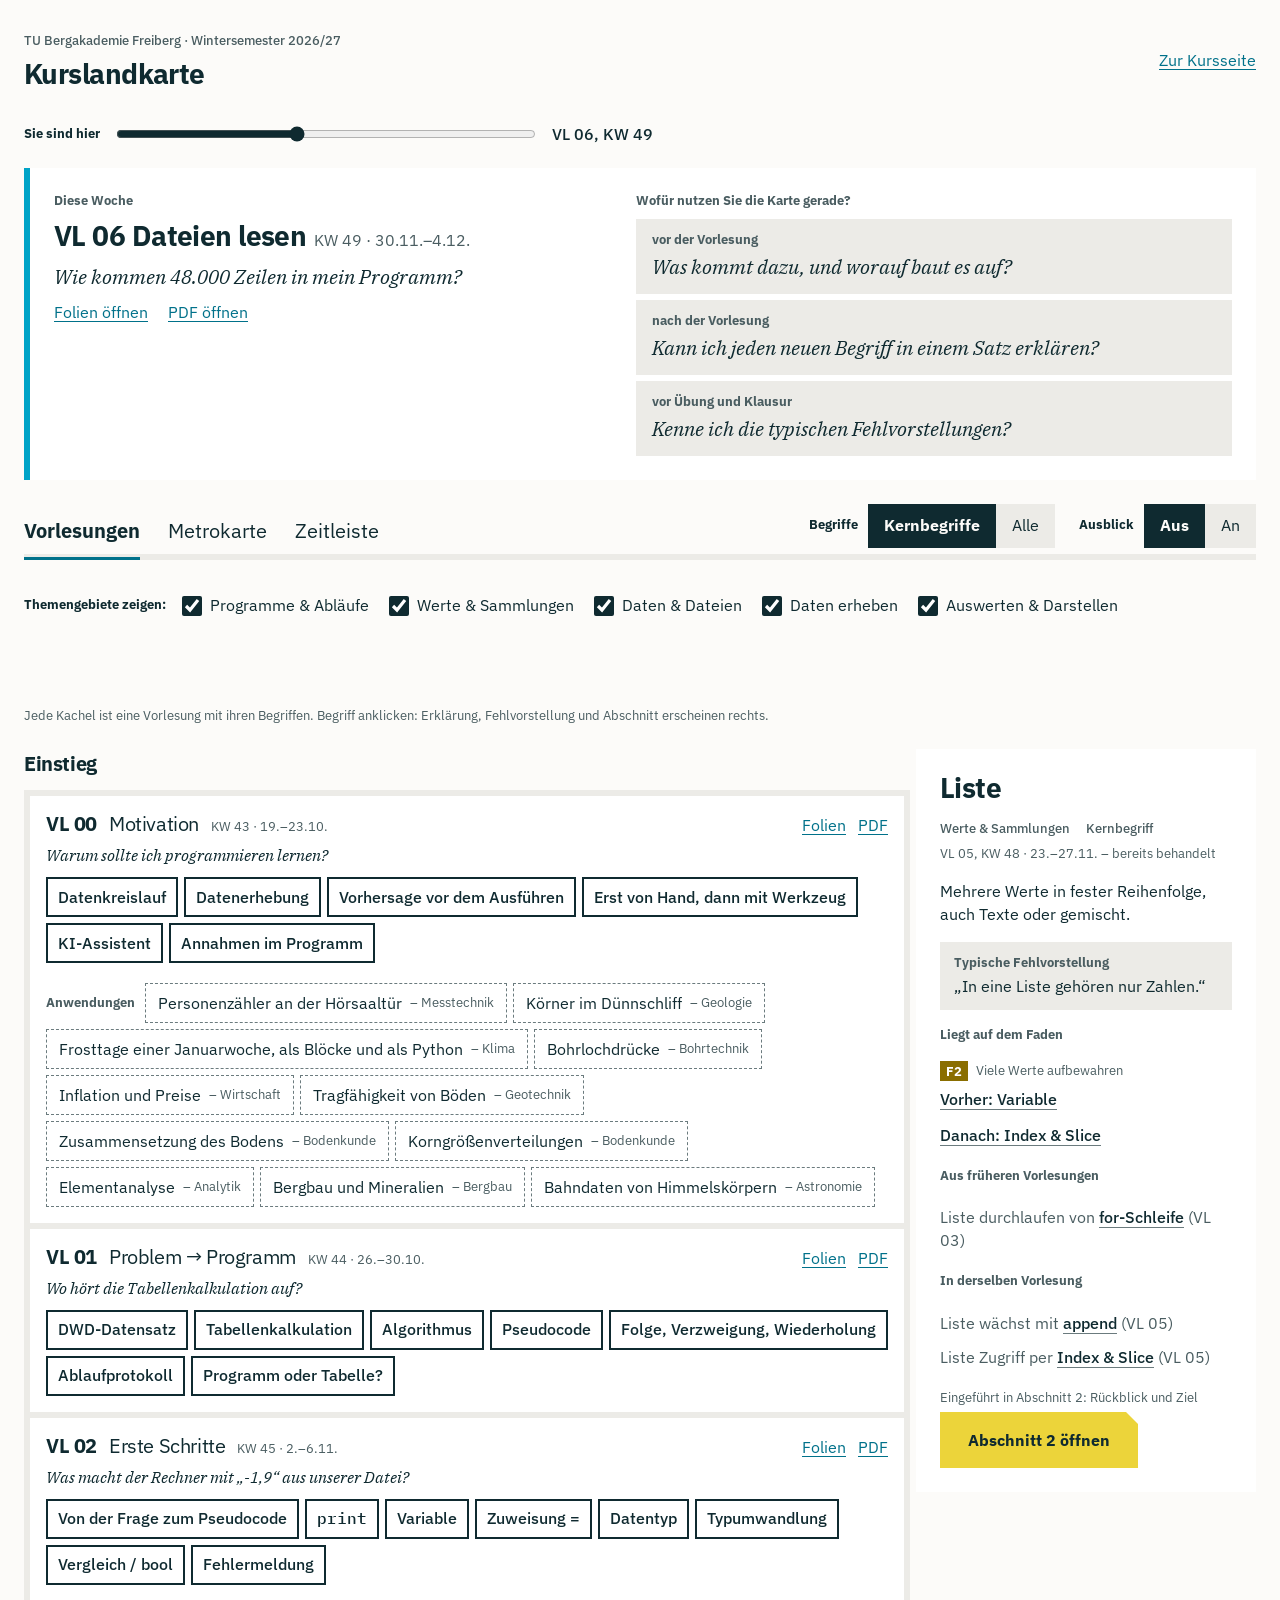
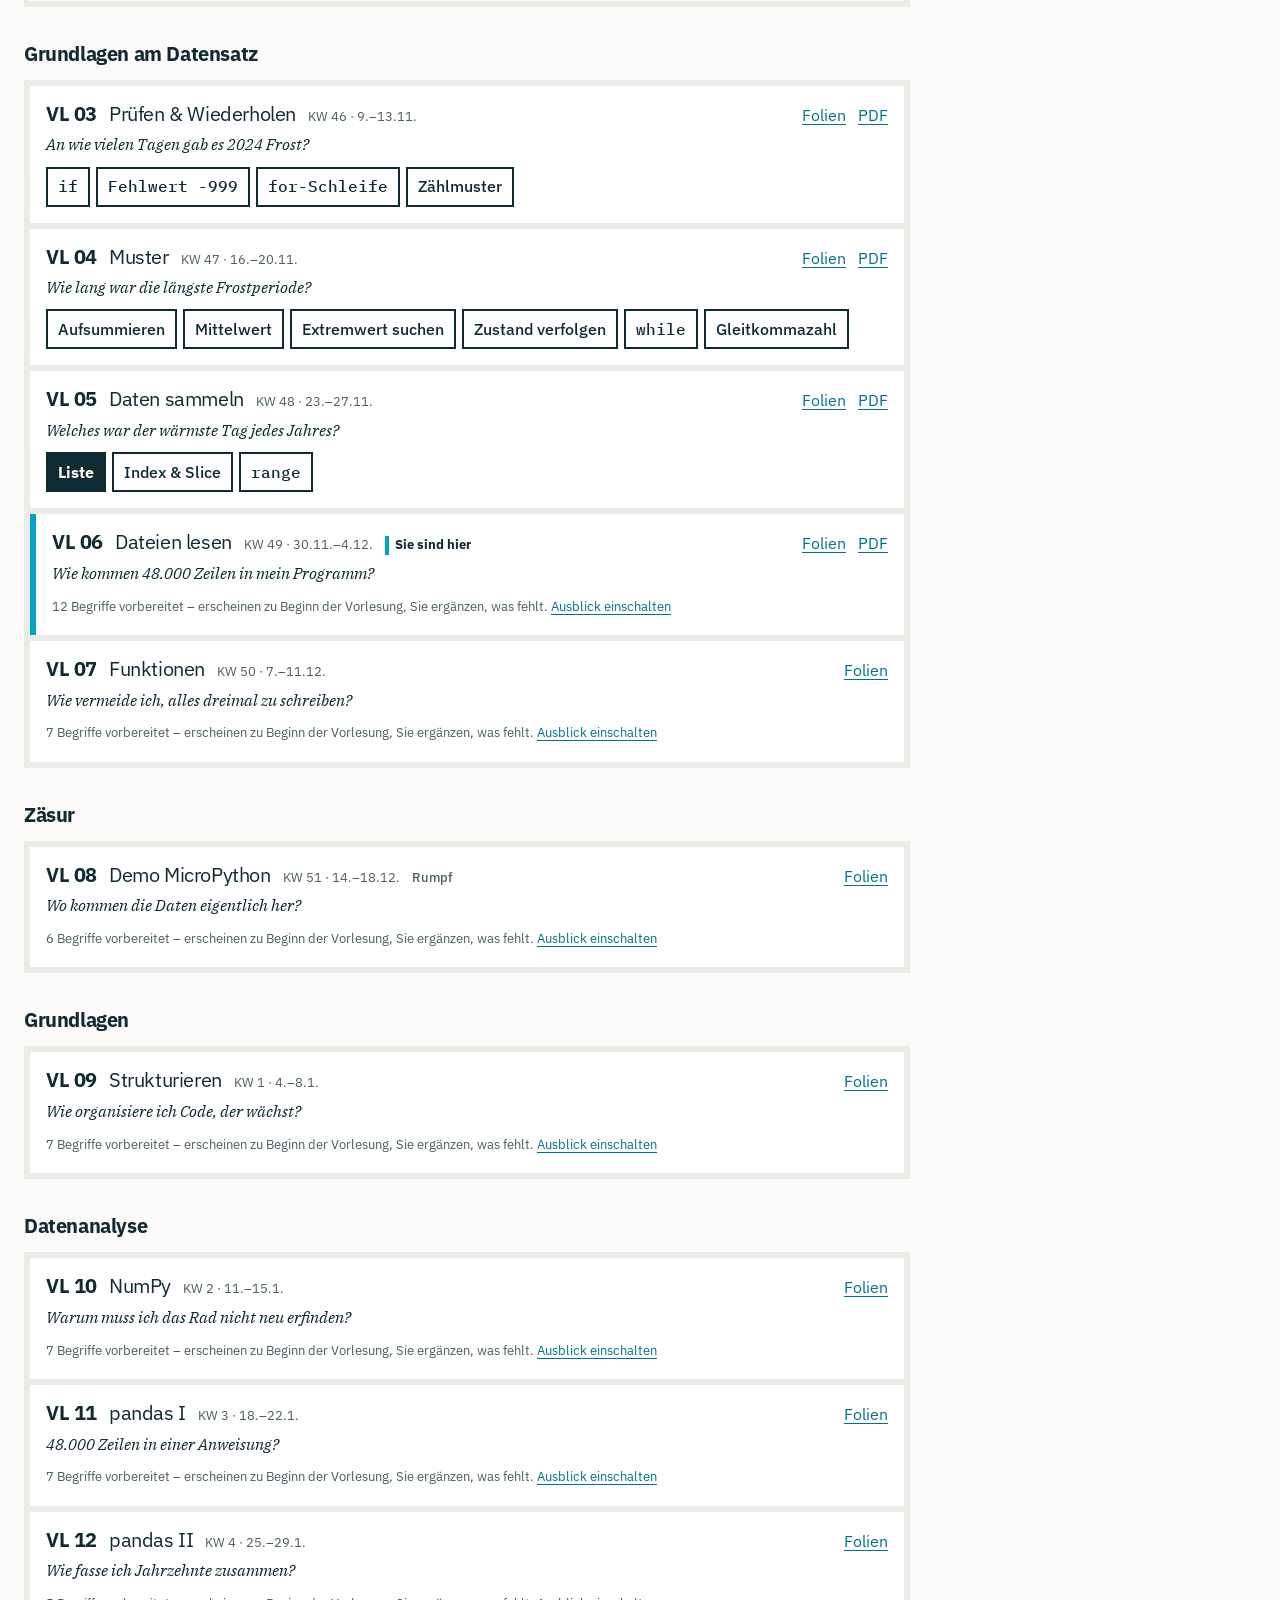
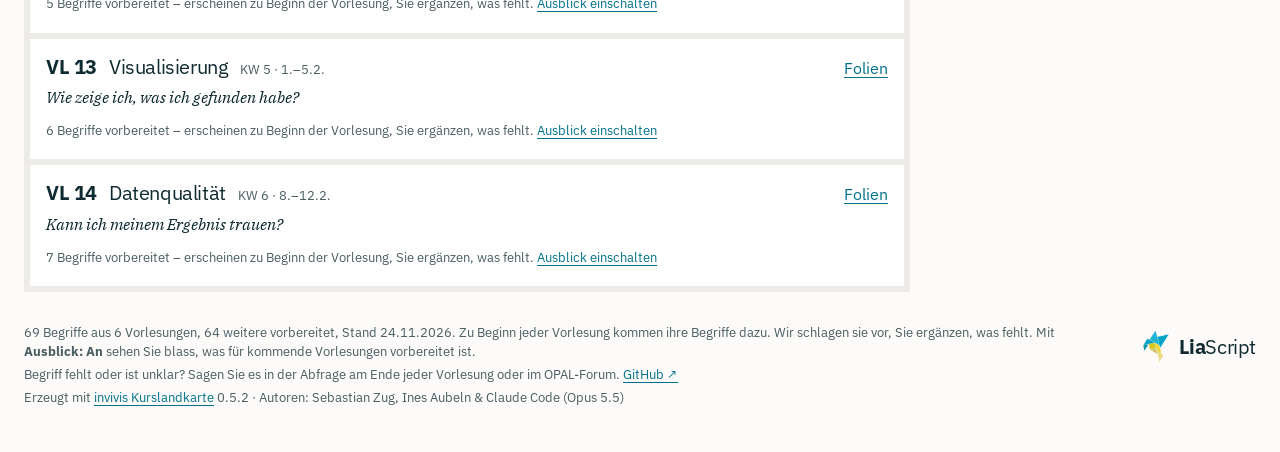
==== commit dfcd69f5: "VL 06 umgebaut (2.1.0): Leitfrage Frosttage seit 1890 Leitfrage an Daten, Live Hacking mit Irrwegen " ====
--- a/docs/kurslandkarte/index.html
+++ b/docs/kurslandkarte/index.html
@@ -661,7 +661,7 @@
 
   <footer>
     <a class="fuss-marke" href="https://liascript.github.io/" title="LiaScript"><picture><source srcset="[data-uri]" media="(prefers-color-scheme: dark)"><img src="[data-uri]" alt="LiaScript" height="32"></picture><span class="lia-wordmark"><b>Lia</b>Script</span></a>
-    <p><span id="count"></span>, Stand 23.11.2026. Zu Beginn jeder Vorlesung kommen ihre Begriffe dazu. Wir schlagen sie vor, Sie ergänzen, was fehlt. Mit <strong>Ausblick: An</strong> sehen Sie blass, was für kommende Vorlesungen vorbereitet ist.</p>
+    <p><span id="count"></span>, Stand 24.11.2026. Zu Beginn jeder Vorlesung kommen ihre Begriffe dazu. Wir schlagen sie vor, Sie ergänzen, was fehlt. Mit <strong>Ausblick: An</strong> sehen Sie blass, was für kommende Vorlesungen vorbereitet ist.</p>
     <p>Begriff fehlt oder ist unklar? Sagen Sie es in der Abfrage am Ende jeder Vorlesung oder im OPAL-Forum. <a href="https://github.com/TUBAF-IfI-LiaScript/VL_EAVD/issues/new?title=Kurslandkarte%3A%20&amp;labels=kurslandkarte" target="_blank" rel="noopener">GitHub ↗</a></p>
     <p>Erzeugt mit <a href="https://github.com/TUBAF-IfI-LiaScript/invivis-kurslandkarte">invivis Kurslandkarte</a> 0.5.2 · Autoren: Sebastian Zug, Ines Aubeln &amp; Claude Code (Opus 5.5)</p>
   </footer>
@@ -669,7 +669,7 @@
 
 <script id="kartendaten" type="application/json">
 {
- "stand": "23.11.2026",
+ "stand": "24.11.2026",
  "version": "0.5.2",
  "kurs": {
   "basis": "https://liascript.github.io/course/?https://raw.githubusercontent.com/TUBAF-IfI-LiaScript/VL_EAVD/master/",
@@ -1051,21 +1051,28 @@
    "freigegeben": false,
    "status": "ausgearbeitet",
    "block": 2,
-   "pdf": null,
+   "pdf": "../pdf/06_DateienLesen.pdf",
    "anwendet": [],
    "abschnitte": [
     "Dateien lesen",
     "Rückblick",
     "Eine Datei öffnen",
+    "Typische Fehlvorstellung: Die Datei liegt doch daneben",
     "Eine Zeile zerlegen",
     "Typische Fehlvorstellung: Die Zeile ist schon eine Tabelle",
     "Kopfzeile und Fehlwerte",
     "Typische Fehlvorstellung: Jeder Tag hat eine Zeile",
     "Das Dictionary",
     "Die ganze Datei",
-    "Typische Fehlvorstellung: Kein Wert heißt null",
+    "Live Hacking: Frosttage seit 1890",
+    "Pseudocode",
+    "Schritt 1 - Zählen pro Jahr",
+    "Schritt 2 - Fächer anlegen",
+    "Schritt 3 - Fehlwerte auslassen",
+    "Schritt 4 - Messtage zählen",
+    "Ergebnis",
     "Ergebnisse schreiben",
-    "Live Hacking: Das lange Skript",
+    "Das lange Skript",
     "Zwischenbilanz: Datentypen",
     "Kontrollfragen",
     "Nächste Woche"
@@ -2176,7 +2183,7 @@
    "name": "Dictionary",
    "linie": "typen",
    "vl": 6,
-   "abschnitt": 8,
+   "abschnitt": 9,
    "ebene": 1,
    "code": false,
    "erklaerung": "Ordnet Schlüsseln Werte zu: {\"1947\": 119}. Ein Durchlauf, ein Eintrag pro Jahr.",
@@ -2184,13 +2191,13 @@
   },
   {
    "id": "keyerror",
-   "name": "KeyError, in, get",
+   "name": "KeyError, in",
    "linie": "typen",
    "vl": 6,
-   "abschnitt": 8,
-   "ebene": 2,
-   "code": false,
-   "erklaerung": "Nach einem fehlenden Schlüssel kann man nicht fragen; vorher mit in prüfen oder get verwenden.",
+   "abschnitt": 9,
+   "ebene": 2,
+   "code": false,
+   "erklaerung": "Nach einem fehlenden Schlüssel kann man nicht fragen; vorher mit in prüfen.",
    "fehlvorstellung": null
   },
   {
@@ -2198,7 +2205,7 @@
    "name": "Zwischenbilanz Datentypen",
    "linie": "typen",
    "vl": 6,
-   "abschnitt": 13,
+   "abschnitt": 20,
    "ebene": 2,
    "code": false,
    "erklaerung": "int, float, str, bool, list, range, dict — mit Herkunft im Datensatz und typischer Falle.",
@@ -2385,7 +2392,7 @@
    "name": "split",
    "linie": "daten",
    "vl": 6,
-   "abschnitt": 4,
+   "abschnitt": 5,
    "ebene": 1,
    "code": true,
    "erklaerung": "Zerlegt eine Zeile am Trennzeichen in eine Liste von Texten.",
@@ -2396,10 +2403,10 @@
    "name": "Kopfzeile",
    "linie": "daten",
    "vl": 6,
-   "abschnitt": 6,
-   "ebene": 2,
-   "code": false,
-   "erklaerung": "Mit datei.readline() überspringen — sonst scheitert float an \"TXK\".",
+   "abschnitt": 7,
+   "ebene": 2,
+   "code": false,
+   "erklaerung": "Mit datei.readline() überspringen — sonst scheitert float an \" TNK\".",
    "fehlvorstellung": null
   },
   {
@@ -2407,18 +2414,29 @@
    "name": "Lücke",
    "linie": "daten",
    "vl": 6,
-   "abschnitt": 7,
+   "abschnitt": 8,
    "ebene": 1,
    "code": false,
    "erklaerung": "Fehlende Tage fehlen ganz, statt als -999 zu erscheinen. Fichtelberg: 1910 bis 1915.",
    "fehlvorstellung": "„Jeder Tag hat eine Zeile.“"
+  },
+  {
+   "id": "messtage",
+   "name": "Messtage zählen",
+   "linie": "daten",
+   "vl": 6,
+   "abschnitt": 16,
+   "ebene": 2,
+   "code": false,
+   "erklaerung": "Ein zweites Dictionary zählt die Tage mit Messwert. Verglichen werden nur Jahre mit genug Messtagen: Freiberg 1948 hat null.",
+   "fehlvorstellung": "„Kein Wert heißt null.“"
   },
   {
    "id": "schreiben",
    "name": "Datei schreiben",
    "linie": "daten",
    "vl": 6,
-   "abschnitt": 11,
+   "abschnitt": 18,
    "ebene": 1,
    "code": false,
    "erklaerung": "open(..., \"w\") und datei.write — ohne automatischen Zeilenumbruch.",
@@ -2429,7 +2447,7 @@
    "name": "das lange Skript",
    "linie": "daten",
    "vl": 6,
-   "abschnitt": 12,
+   "abschnitt": 19,
    "ebene": 2,
    "code": false,
    "erklaerung": "Fichtelberg und Freiberg als kopierte Blöcke — funktioniert, ist aber schwer zu ändern.",
@@ -2450,11 +2468,11 @@
    "id": "pfad",
    "name": "Pfad",
    "linie": "daten",
-   "vl": 9,
-   "abschnitt": 11,
-   "ebene": 1,
-   "code": false,
-   "erklaerung": "Relative Pfade gelten ab dem aktuellen Arbeitsverzeichnis.",
+   "vl": 6,
+   "abschnitt": 4,
+   "ebene": 1,
+   "code": false,
+   "erklaerung": "Ein Dateiname ohne Ordner gilt ab dem Arbeitsordner, in dem das Terminal steht — nicht ab dem Ordner des Programms.",
    "fehlvorstellung": "„Ein Dateiname bezieht sich auf den Ordner des Programms.“"
   },
   {
@@ -3295,6 +3313,16 @@
    "von": "dwd",
    "nach": "luecke",
    "text": "enthält"
+  },
+  {
+   "von": "fehlwert",
+   "nach": "messtage",
+   "text": "erkennen mit"
+  },
+  {
+   "von": "messtage",
+   "nach": "vollstaendig",
+   "text": "Grundlage für"
   },
   {
    "von": "dict",
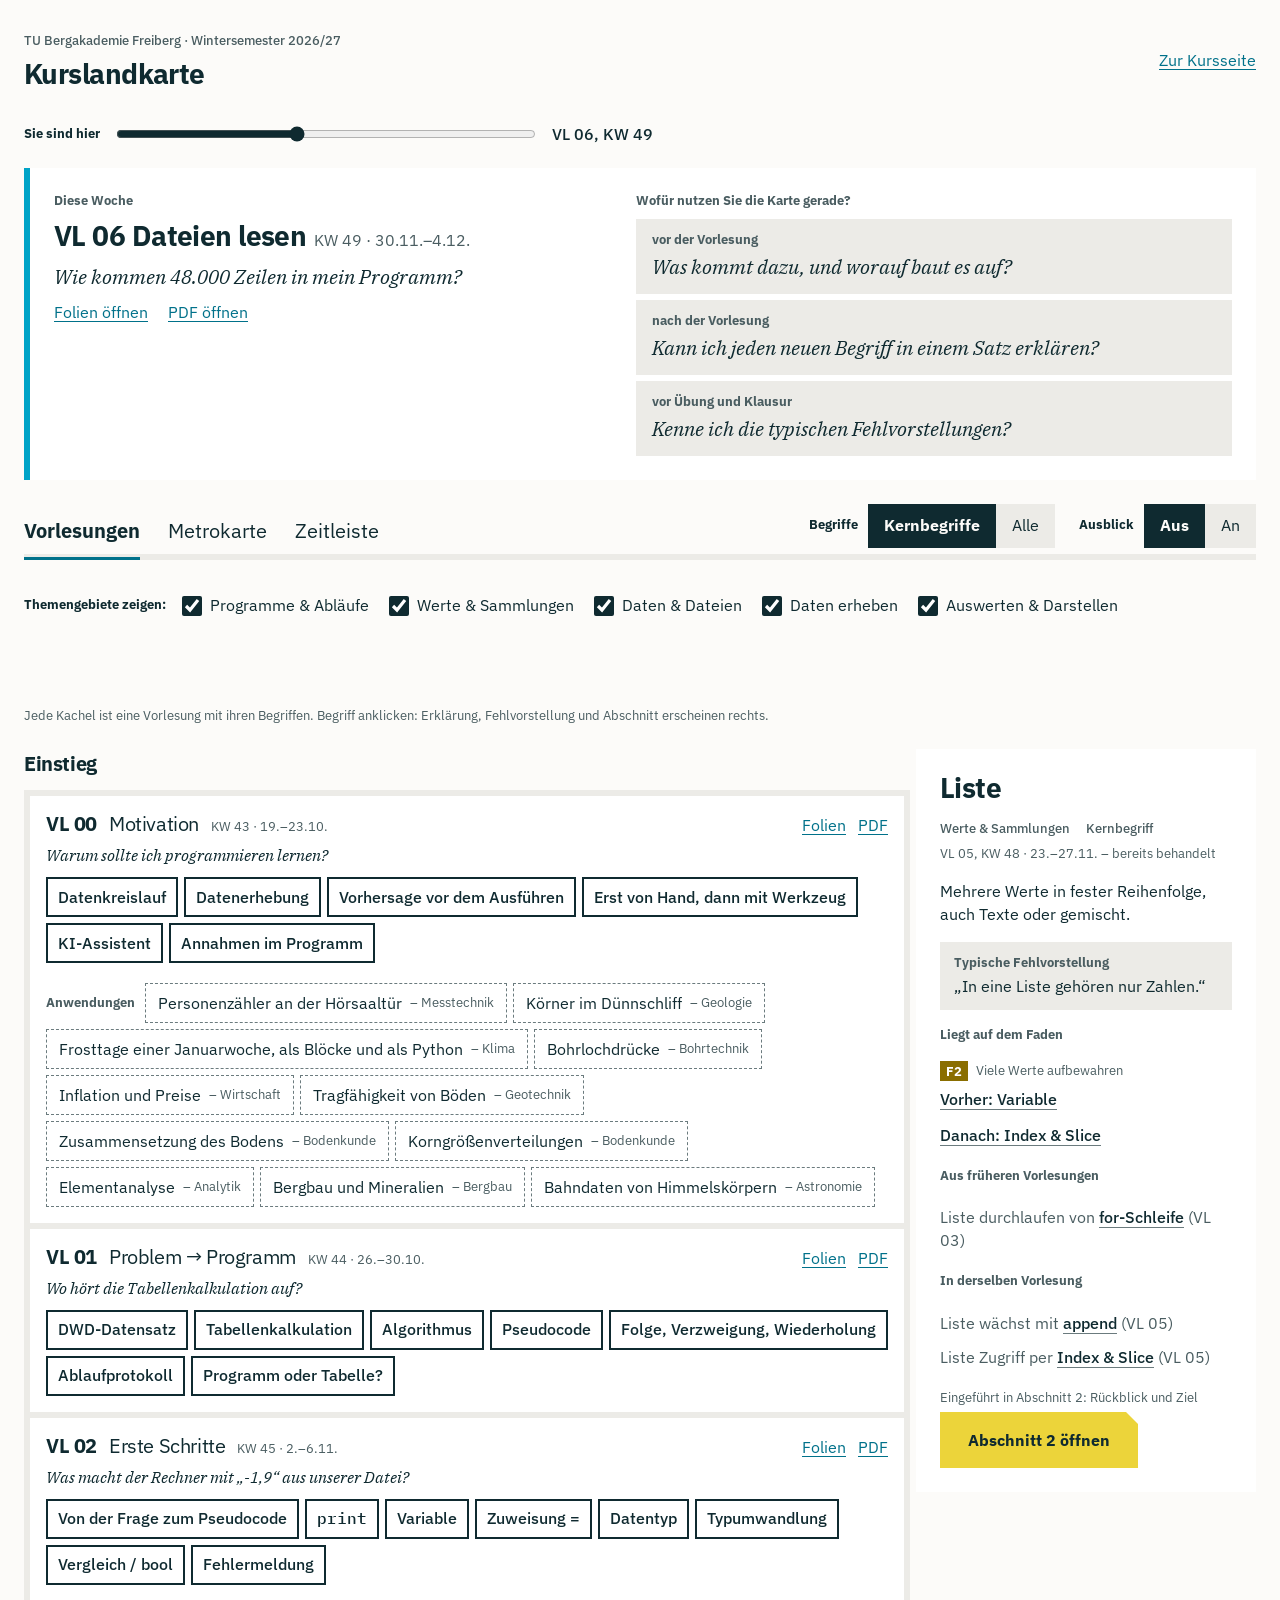
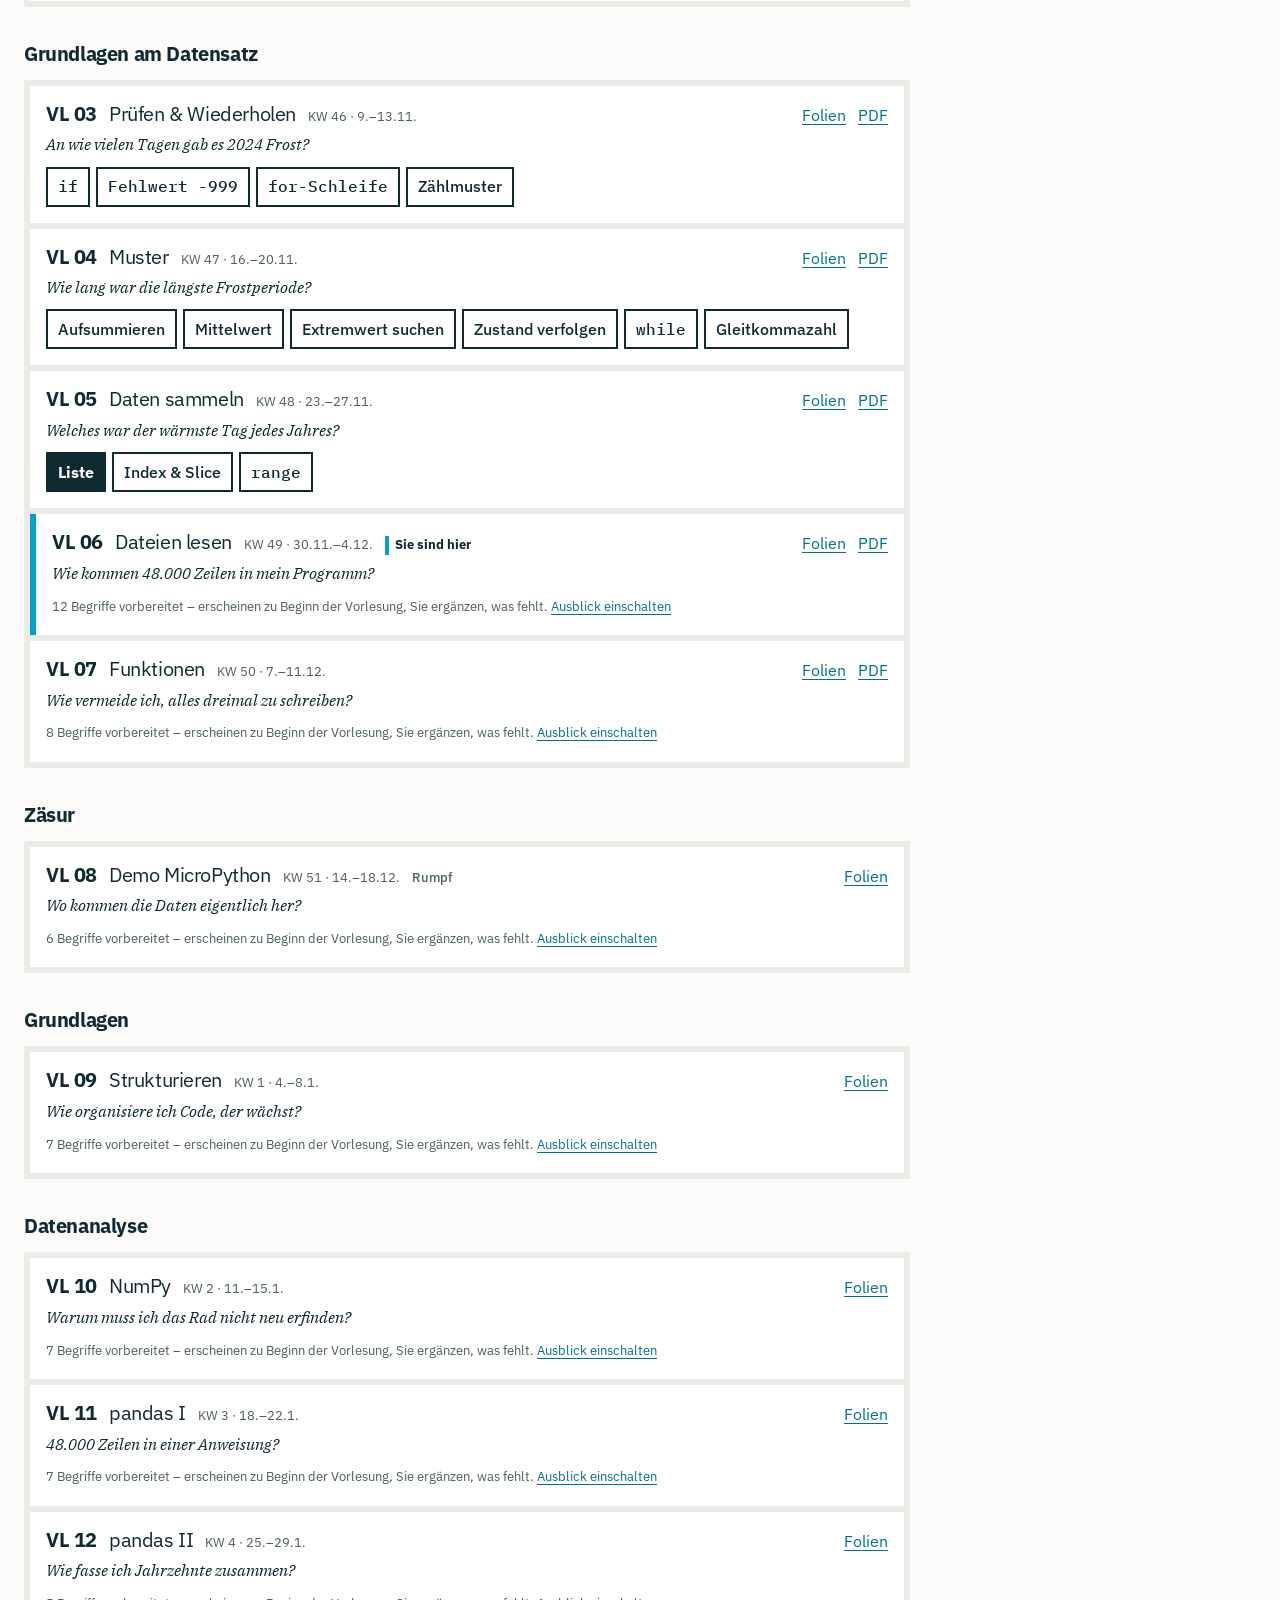
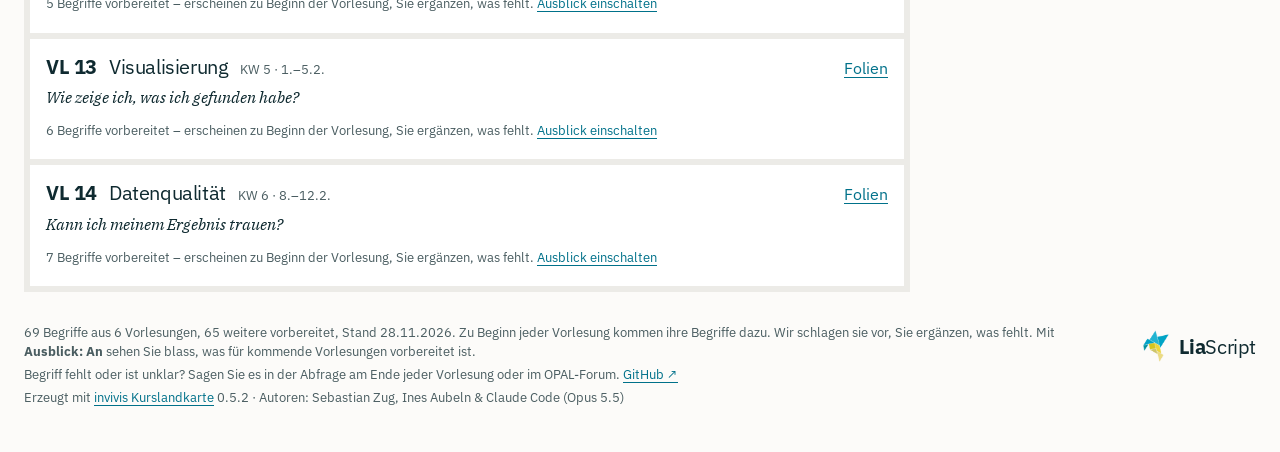
==== commit 87edcf01: "VL 07 umgebaut: Leitfrage Chemnitz, Live Hacking mit Irrwegen, try/except - Leitfrage an Daten: Fros" ====
--- a/docs/kurslandkarte/index.html
+++ b/docs/kurslandkarte/index.html
@@ -661,7 +661,7 @@
 
   <footer>
     <a class="fuss-marke" href="https://liascript.github.io/" title="LiaScript"><picture><source srcset="[data-uri]" media="(prefers-color-scheme: dark)"><img src="[data-uri]" alt="LiaScript" height="32"></picture><span class="lia-wordmark"><b>Lia</b>Script</span></a>
-    <p><span id="count"></span>, Stand 24.11.2026. Zu Beginn jeder Vorlesung kommen ihre Begriffe dazu. Wir schlagen sie vor, Sie ergänzen, was fehlt. Mit <strong>Ausblick: An</strong> sehen Sie blass, was für kommende Vorlesungen vorbereitet ist.</p>
+    <p><span id="count"></span>, Stand 28.11.2026. Zu Beginn jeder Vorlesung kommen ihre Begriffe dazu. Wir schlagen sie vor, Sie ergänzen, was fehlt. Mit <strong>Ausblick: An</strong> sehen Sie blass, was für kommende Vorlesungen vorbereitet ist.</p>
     <p>Begriff fehlt oder ist unklar? Sagen Sie es in der Abfrage am Ende jeder Vorlesung oder im OPAL-Forum. <a href="https://github.com/TUBAF-IfI-LiaScript/VL_EAVD/issues/new?title=Kurslandkarte%3A%20&amp;labels=kurslandkarte" target="_blank" rel="noopener">GitHub ↗</a></p>
     <p>Erzeugt mit <a href="https://github.com/TUBAF-IfI-LiaScript/invivis-kurslandkarte">invivis Kurslandkarte</a> 0.5.2 · Autoren: Sebastian Zug, Ines Aubeln &amp; Claude Code (Opus 5.5)</p>
   </footer>
@@ -669,7 +669,7 @@
 
 <script id="kartendaten" type="application/json">
 {
- "stand": "24.11.2026",
+ "stand": "28.11.2026",
  "version": "0.5.2",
  "kurs": {
   "basis": "https://liascript.github.io/course/?https://raw.githubusercontent.com/TUBAF-IfI-LiaScript/VL_EAVD/master/",
@@ -1096,7 +1096,7 @@
    "freigegeben": false,
    "status": "ausgearbeitet",
    "block": 2,
-   "pdf": null,
+   "pdf": "../pdf/07_Funktionen.pdf",
    "anwendet": [],
    "abschnitte": [
     "Funktionen",
@@ -1107,8 +1107,16 @@
     "Typische Fehlvorstellung: print gibt etwas zurück",
     "Typische Fehlvorstellung: Namen müssen passen",
     "Lokale Variablen",
-    "Mehrere Rückgabewerte",
+    "Fehler abfangen: try und except",
+    "Typische Fehlvorstellung: except macht das Programm richtig",
     "Live Hacking: Das lange Skript zerlegen",
+    "Pseudocode - Was wiederholt sich?",
+    "Schritt 1 - Die Auswertung wird eine Funktion",
+    "Schritt 2 - Die Dictionaries nach draußen",
+    "Schritt 3 - Ergebnisse mit return",
+    "Schritt 4 - Mittelwerte als zweite Funktion",
+    "Schritt 5 - Eine dritte Station",
+    "Ergebnis",
     "Funktionen prüfen",
     "Kontrollfragen",
     "Nächste Woche"
@@ -1941,18 +1949,29 @@
    "name": "mehrere Rückgabewerte",
    "linie": "denken",
    "vl": 7,
+   "abschnitt": 15,
+   "ebene": 2,
+   "code": false,
+   "erklaerung": "frost, messtage = auswerten(dateiname) — die Reihenfolge muss stimmen.",
+   "fehlvorstellung": null
+  },
+  {
+   "id": "tryexcept",
+   "name": "try / except",
+   "linie": "denken",
+   "vl": 7,
    "abschnitt": 9,
    "ebene": 2,
-   "code": false,
-   "erklaerung": "jahr, maximum, minimum = zerlege_zeile(zeile) — die Reihenfolge muss stimmen.",
-   "fehlvorstellung": null
+   "code": true,
+   "erklaerung": "Fängt einen benannten Fehler ab, statt abzubrechen: except ValueError.",
+   "fehlvorstellung": "„Mit try und except gibt es keine Fehler mehr.“ – except fängt Abbrüche ab, keine falschen Werte."
   },
   {
    "id": "assert",
    "name": "assert",
    "linie": "denken",
    "vl": 7,
-   "abschnitt": 11,
+   "abschnitt": 19,
    "ebene": 2,
    "code": true,
    "erklaerung": "Prüft eine Funktion an den Grenzen: genau 0,0 °C, knapp darunter, Fehlwert.",
@@ -3393,6 +3412,21 @@
    "von": "kenntage",
    "nach": "funktion",
    "text": "z. B. ist_frosttag"
+  },
+  {
+   "von": "fehlermeldung",
+   "nach": "tryexcept",
+   "text": "gezielt abfangen mit"
+  },
+  {
+   "von": "umwandlung",
+   "nach": "tryexcept",
+   "text": "ValueError abfangen mit"
+  },
+  {
+   "von": "none",
+   "nach": "messtage",
+   "text": "statt erfundener Zahl, wenn zu wenige"
   },
   {
    "von": "zaehler",
